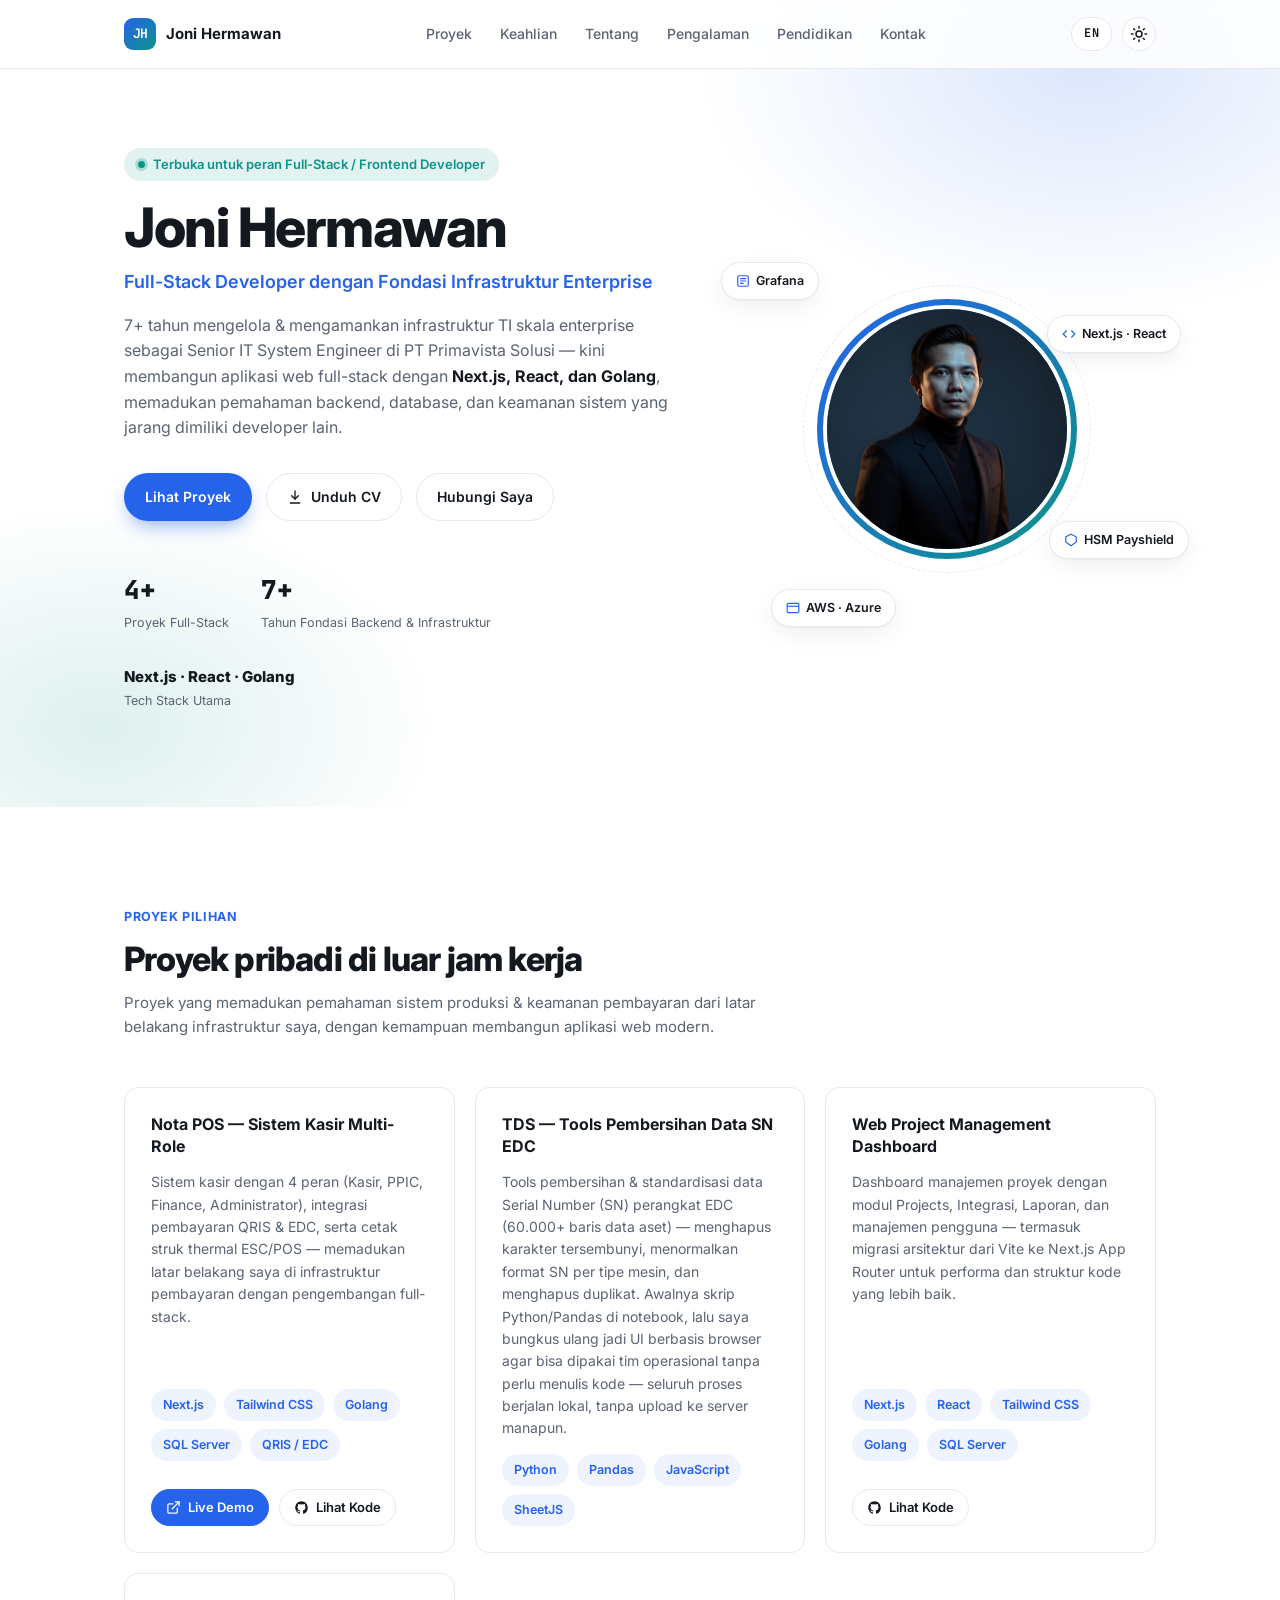
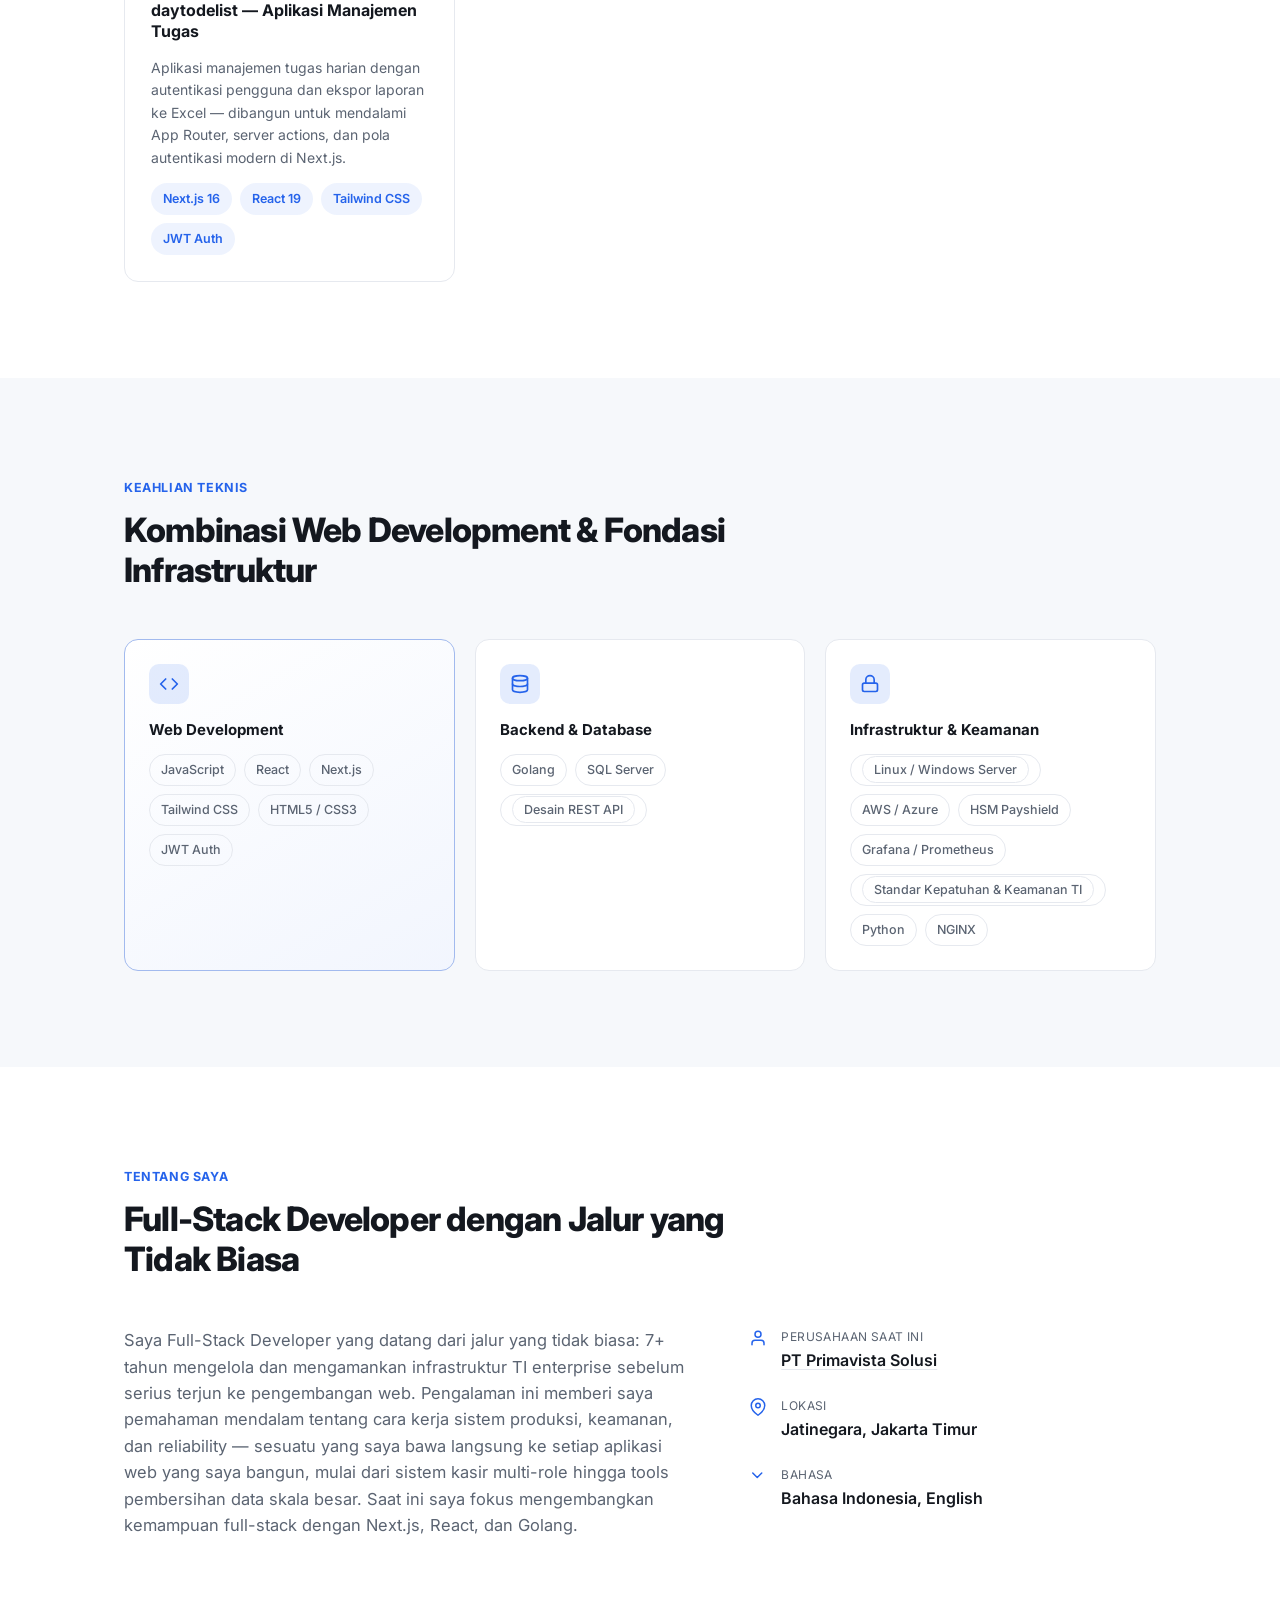
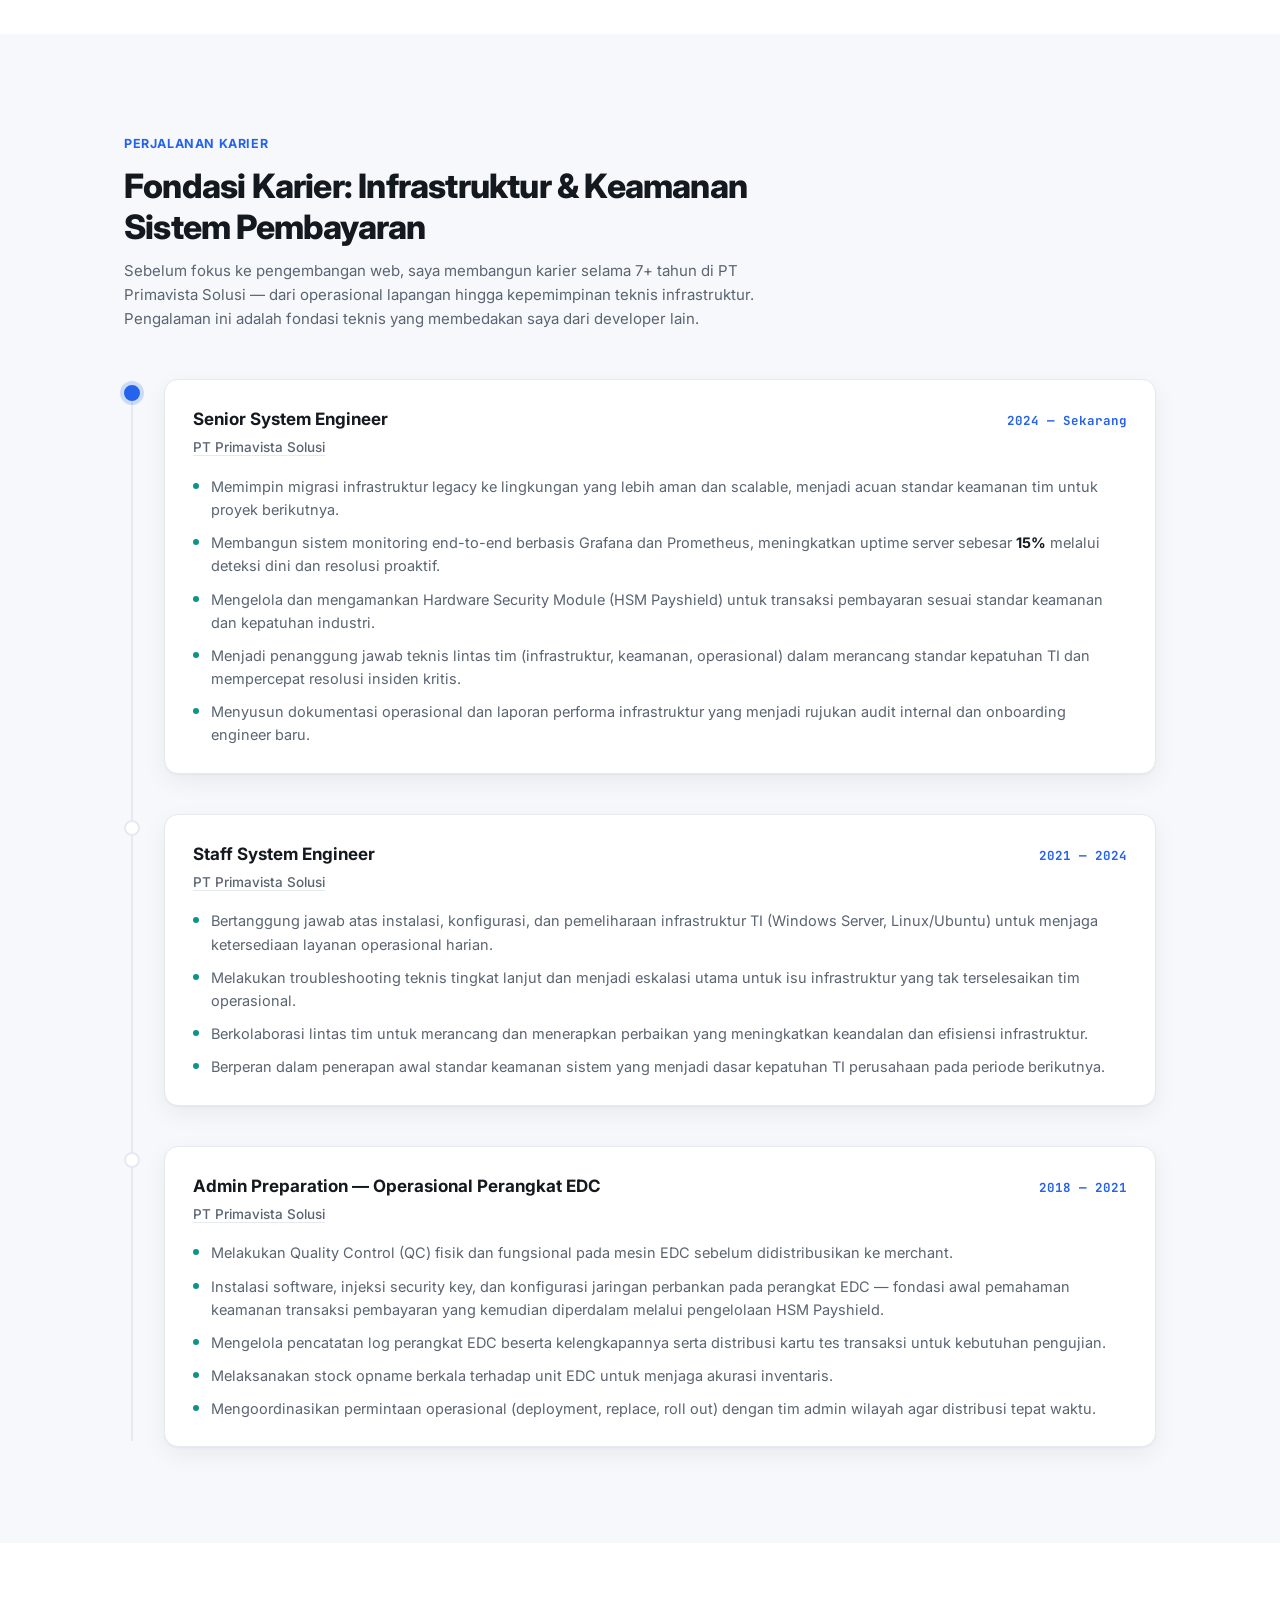
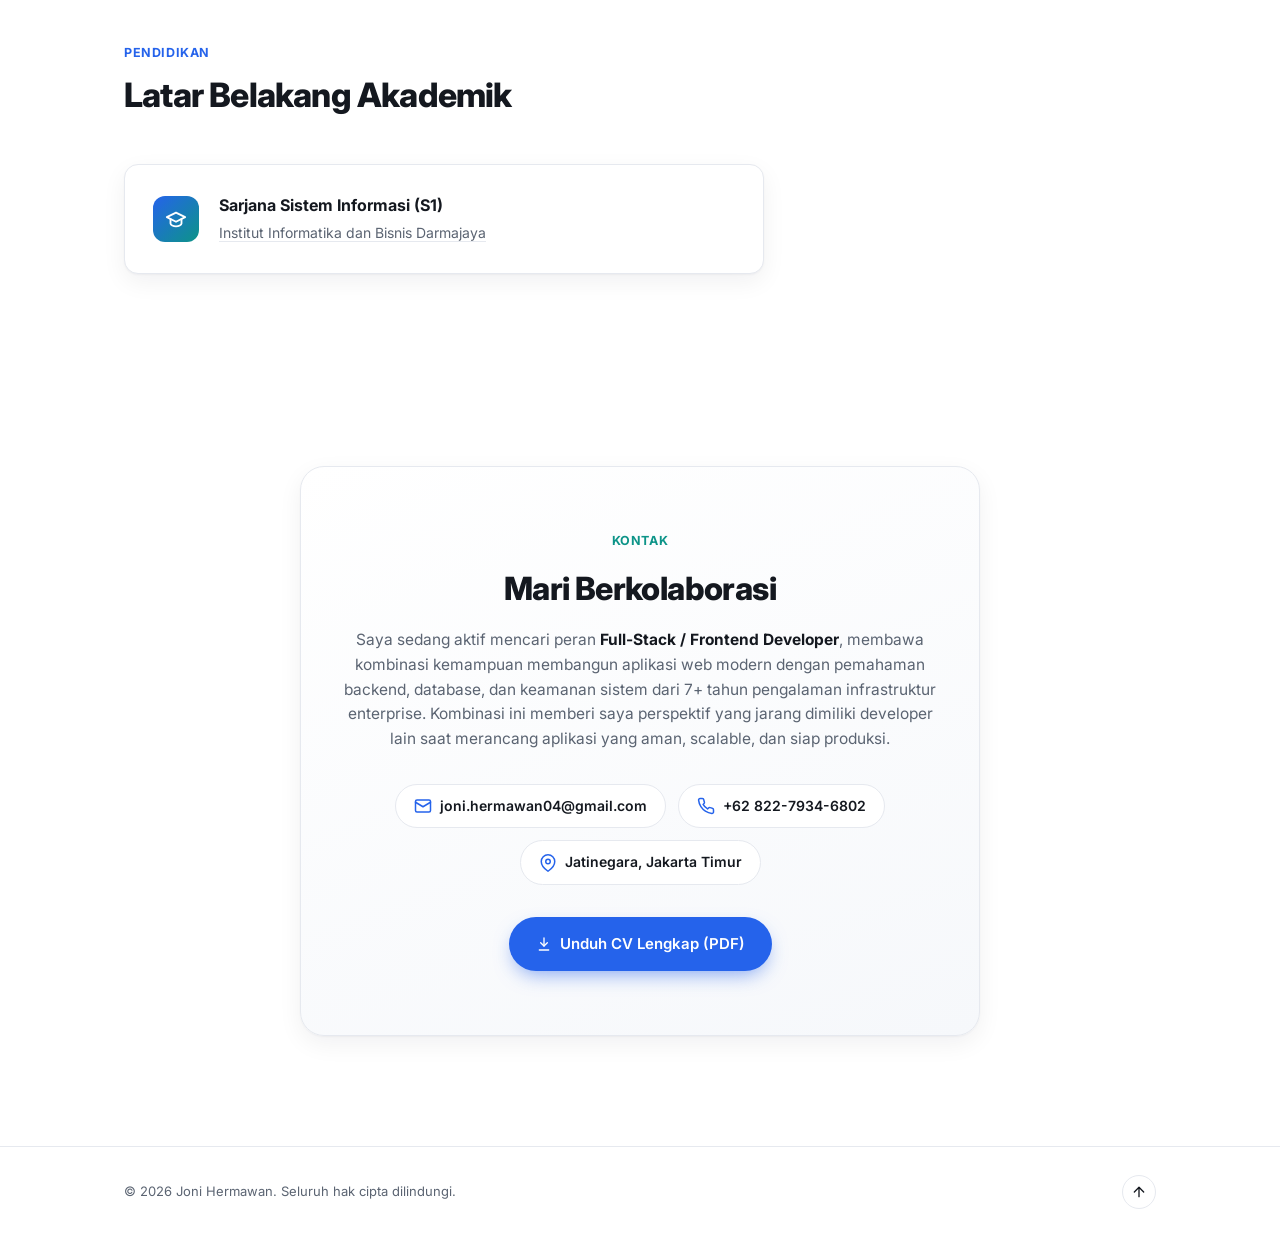
==== index.html @ 9cf4cdfe "Add bilingual CV (ID/EN), wire download buttons to match selected language, fix script.js load-order" ====
<!DOCTYPE html>
<html lang="id" class="is-id">
<head>
<meta charset="UTF-8" />
<meta name="viewport" content="width=device-width, initial-scale=1.0" />
<title>Joni Hermawan — Full-Stack Developer</title>
<meta name="description" content="Joni Hermawan — Full-Stack Developer dengan fondasi 7+ tahun infrastruktur & keamanan sistem pembayaran enterprise. Next.js, React, Golang." />

<link rel="icon" type="image/svg+xml" href="assets/img/favicon.svg" />
<link rel="preconnect" href="https://fonts.googleapis.com" />
<link rel="preconnect" href="https://fonts.gstatic.com" crossorigin />
<link href="https://fonts.googleapis.com/css2?family=Inter:wght@400;500;600;700;800&family=JetBrains+Mono:wght@500&display=swap" rel="stylesheet" />
<link rel="stylesheet" href="assets/css/style.css" />
</head>
<body>

<a class="skip-link" href="#main">Skip to content</a>

<!-- ===== NAVBAR ===== -->
<header class="navbar" id="navbar">
  <div class="container navbar-inner">
    <a href="#home" class="brand">
      <span class="brand-mark">JH</span>
      <span class="brand-name">Joni Hermawan</span>
    </a>

    <nav class="nav-links" id="navLinks">
      <a href="#projects"><span class="lang-id">Proyek</span><span class="lang-en">Projects</span></a>
      <a href="#skills"><span class="lang-id">Keahlian</span><span class="lang-en">Skills</span></a>
      <a href="#about"><span class="lang-id">Tentang</span><span class="lang-en">About</span></a>
      <a href="#experience"><span class="lang-id">Pengalaman</span><span class="lang-en">Experience</span></a>
      <a href="#education"><span class="lang-id">Pendidikan</span><span class="lang-en">Education</span></a>
      <a href="#contact"><span class="lang-id">Kontak</span><span class="lang-en">Contact</span></a>
    </nav>

    <div class="navbar-actions">
      <button id="langToggle" class="pill-btn" type="button" aria-label="Switch language">
        <span class="lang-id">EN</span><span class="lang-en">ID</span>
      </button>
      <button id="themeToggle" class="icon-btn" type="button" aria-label="Toggle dark mode">
        <svg class="icon-sun" width="18" height="18" viewBox="0 0 24 24" fill="none" stroke="currentColor" stroke-width="2" stroke-linecap="round"><circle cx="12" cy="12" r="4"/><path d="M12 2v2M12 20v2M4.93 4.93l1.41 1.41M17.66 17.66l1.41 1.41M2 12h2M20 12h2M4.93 19.07l1.41-1.41M17.66 6.34l1.41-1.41"/></svg>
        <svg class="icon-moon" width="18" height="18" viewBox="0 0 24 24" fill="none" stroke="currentColor" stroke-width="2" stroke-linecap="round"><path d="M21 12.79A9 9 0 1 1 11.21 3 7 7 0 0 0 21 12.79z"/></svg>
      </button>
      <button id="navToggle" class="hamburger" type="button" aria-label="Toggle menu" aria-expanded="false">
        <span></span><span></span><span></span>
      </button>
    </div>
  </div>
</header>

<main id="main">

  <!-- ===== HERO ===== -->
  <section class="hero" id="home">
    <div class="hero-bg" aria-hidden="true"></div>
    <div class="container hero-grid">
      <div class="hero-copy reveal">
        <p class="eyebrow">
          <span class="dot"></span>
          <span class="lang-id">Terbuka untuk peran Full-Stack / Frontend Developer</span>
          <span class="lang-en">Open to Full-Stack / Frontend Developer roles</span>
        </p>
        <h1>Joni Hermawan</h1>
        <p class="role">
          <span class="lang-id">Full-Stack Developer dengan Fondasi Infrastruktur Enterprise</span>
          <span class="lang-en">Full-Stack Developer with an Enterprise Infrastructure Background</span>
        </p>
        <p class="tagline">
          <span class="lang-id">7+ tahun mengelola &amp; mengamankan infrastruktur TI skala enterprise sebagai Senior IT System Engineer di PT Primavista Solusi — kini membangun aplikasi web full-stack dengan <strong>Next.js, React, dan Golang</strong>, memadukan pemahaman backend, database, dan keamanan sistem yang jarang dimiliki developer lain.</span>
          <span class="lang-en">7+ years managing and securing enterprise-scale IT infrastructure as a Senior IT System Engineer at PT Primavista Solusi — now building full-stack web applications with <strong>Next.js, React, and Golang</strong>, bringing a depth of backend, database, and security understanding most developers don't have.</span>
        </p>

        <div class="hero-actions">
          <a href="#projects" class="btn btn-primary">
            <span class="lang-id">Lihat Proyek</span><span class="lang-en">View Projects</span>
          </a>
          <a href="assets/cv/CV_Joni_Hermawan_Indonesia.pdf" class="btn btn-ghost cv-download" download>
            <svg width="16" height="16" viewBox="0 0 24 24" fill="none" stroke="currentColor" stroke-width="2" stroke-linecap="round" stroke-linejoin="round"><path d="M12 3v12"/><path d="m7 10 5 5 5-5"/><path d="M5 21h14"/></svg>
            <span class="lang-id">Unduh CV</span><span class="lang-en">Download CV</span>
          </a>
          <a href="#contact" class="btn btn-ghost">
            <span class="lang-id">Hubungi Saya</span><span class="lang-en">Contact Me</span>
          </a>
        </div>

        <div class="hero-stats">
          <div class="stat">
            <span class="stat-num">4+</span>
            <span class="stat-label"><span class="lang-id">Proyek Full-Stack</span><span class="lang-en">Full-Stack Projects</span></span>
          </div>
          <div class="stat">
            <span class="stat-num">7+</span>
            <span class="stat-label"><span class="lang-id">Tahun Fondasi Backend &amp; Infrastruktur</span><span class="lang-en">Years Backend &amp; Infrastructure Foundation</span></span>
          </div>
          <div class="stat">
            <span class="stat-num stat-num-compact">Next.js · React · Golang</span>
            <span class="stat-label"><span class="lang-id">Tech Stack Utama</span><span class="lang-en">Core Tech Stack</span></span>
          </div>
        </div>
      </div>

      <div class="hero-visual reveal">
        <div class="avatar-ring">
          <img src="assets/img/profile.jpg" alt="Joni Hermawan" class="avatar-photo" id="avatarPhoto" />
          <div class="avatar-fallback" id="avatarFallback">JH</div>
        </div>
        <div class="badge badge-1"><svg width="14" height="14" viewBox="0 0 24 24" fill="none" stroke="currentColor" stroke-width="2"><rect x="3" y="3" width="18" height="18" rx="2"/><path d="M7 12h10M7 8h10M7 16h6"/></svg>Grafana</div>
        <div class="badge badge-2"><svg width="14" height="14" viewBox="0 0 24 24" fill="none" stroke="currentColor" stroke-width="2"><path d="M12 2l9 4.5v9L12 22l-9-6.5v-9L12 2z"/></svg>HSM Payshield</div>
        <div class="badge badge-3"><svg width="14" height="14" viewBox="0 0 24 24" fill="none" stroke="currentColor" stroke-width="2"><rect x="2" y="4" width="20" height="16" rx="2"/><path d="M2 9h20"/></svg>AWS · Azure</div>
        <div class="badge badge-4"><svg width="14" height="14" viewBox="0 0 24 24" fill="none" stroke="currentColor" stroke-width="2"><polyline points="16 18 22 12 16 6"/><polyline points="8 6 2 12 8 18"/></svg>Next.js · React</div>
      </div>
    </div>
  </section>

  <!-- ===== PROJECTS ===== -->
  <section class="section" id="projects">
    <div class="container">
      <div class="section-head reveal">
        <span class="kicker"><span class="lang-id">Proyek Pilihan</span><span class="lang-en">Selected Projects</span></span>
        <h2><span class="lang-id">Proyek pribadi di luar jam kerja</span><span class="lang-en">Side projects outside working hours</span></h2>
        <p class="section-sub">
          <span class="lang-id">Proyek yang memadukan pemahaman sistem produksi &amp; keamanan pembayaran dari latar belakang infrastruktur saya, dengan kemampuan membangun aplikasi web modern.</span>
          <span class="lang-en">Projects that combine production-system and payment-security understanding from my infrastructure background with modern web application development.</span>
        </p>
      </div>

      <div class="projects-grid">

        <article class="project-card reveal">
          <div class="project-card-head">
            <h3><span class="lang-id">Nota POS — Sistem Kasir Multi-Role</span><span class="lang-en">Nota POS — Multi-Role Point of Sale System</span></h3>
          </div>
          <p class="project-desc">
            <span class="lang-id">Sistem kasir dengan 4 peran (Kasir, PPIC, Finance, Administrator), integrasi pembayaran QRIS &amp; EDC, serta cetak struk thermal ESC/POS — memadukan latar belakang saya di infrastruktur pembayaran dengan pengembangan full-stack.</span>
            <span class="lang-en">A point-of-sale system with 4 roles (Cashier, PPIC, Finance, Administrator), QRIS &amp; EDC payment integration, and ESC/POS thermal receipt printing — combining my payment infrastructure background with full-stack development.</span>
          </p>
          <div class="tags">
            <span>Next.js</span><span>Tailwind CSS</span><span>Golang</span><span>SQL Server</span><span>QRIS / EDC</span>
          </div>
          <div class="project-links">
            <a href="https://joni-hermawan.github.io/nota-pos/" target="_blank" rel="noopener" class="project-link project-link-primary">
              <svg width="15" height="15" viewBox="0 0 24 24" fill="none" stroke="currentColor" stroke-width="2" stroke-linecap="round" stroke-linejoin="round"><path d="M18 13v6a2 2 0 0 1-2 2H5a2 2 0 0 1-2-2V8a2 2 0 0 1 2-2h6"/><path d="M15 3h6v6"/><path d="M10 14 21 3"/></svg>
              <span class="lang-id">Live Demo</span><span class="lang-en">Live Demo</span>
            </a>
            <a href="https://github.com/joni-hermawan/nota-pos" target="_blank" rel="noopener" class="project-link">
              <svg width="15" height="15" viewBox="0 0 24 24" fill="currentColor"><path d="M12 2C6.48 2 2 6.58 2 12.25c0 4.53 2.87 8.37 6.84 9.73.5.09.68-.22.68-.49 0-.24-.01-1.04-.01-1.89-2.78.62-3.37-1.22-3.37-1.22-.45-1.18-1.11-1.5-1.11-1.5-.91-.64.07-.63.07-.63 1 .07 1.53 1.06 1.53 1.06.89 1.56 2.34 1.11 2.91.85.09-.66.35-1.11.63-1.37-2.22-.26-4.56-1.14-4.56-5.07 0-1.12.39-2.03 1.03-2.75-.1-.26-.45-1.31.1-2.72 0 0 .84-.28 2.75 1.05a9.3 9.3 0 0 1 5 0c1.91-1.33 2.75-1.05 2.75-1.05.55 1.41.2 2.46.1 2.72.64.72 1.03 1.63 1.03 2.75 0 3.94-2.34 4.8-4.57 5.06.36.32.68.94.68 1.9 0 1.37-.01 2.48-.01 2.82 0 .27.18.59.69.49A10.26 10.26 0 0 0 22 12.25C22 6.58 17.52 2 12 2z"/></svg>
              <span class="lang-id">Lihat Kode</span><span class="lang-en">View Code</span>
            </a>
          </div>
        </article>

        <article class="project-card reveal">
          <div class="project-card-head">
            <h3><span class="lang-id">TDS — Tools Pembersihan Data SN EDC</span><span class="lang-en">TDS — EDC Serial Number Data Cleaner</span></h3>
          </div>
          <p class="project-desc">
            <span class="lang-id">Tools pembersihan &amp; standardisasi data Serial Number (SN) perangkat EDC (60.000+ baris data aset) — menghapus karakter tersembunyi, menormalkan format SN per tipe mesin, dan menghapus duplikat. Awalnya skrip Python/Pandas di notebook, lalu saya bungkus ulang jadi UI berbasis browser agar bisa dipakai tim operasional tanpa perlu menulis kode — seluruh proses berjalan lokal, tanpa upload ke server manapun.</span>
            <span class="lang-en">A cleaning &amp; standardization tool for EDC device Serial Number (SN) data (60,000+ asset records) — strips hidden characters, normalizes SN formats per device type, and removes duplicates. Originally a Python/Pandas notebook script, later repackaged into a browser-based UI so the operations team could use it without writing code — all processing runs locally, with no server upload.</span>
          </p>
          <div class="tags">
            <span>Python</span><span>Pandas</span><span>JavaScript</span><span>SheetJS</span>
          </div>
        </article>

        <article class="project-card reveal">
          <div class="project-card-head">
            <h3><span class="lang-id">Web Project Management Dashboard</span><span class="lang-en">Web Project Management Dashboard</span></h3>
          </div>
          <p class="project-desc">
            <span class="lang-id">Dashboard manajemen proyek dengan modul Projects, Integrasi, Laporan, dan manajemen pengguna — termasuk migrasi arsitektur dari Vite ke Next.js App Router untuk performa dan struktur kode yang lebih baik.</span>
            <span class="lang-en">Project management dashboard with modules for Projects, Integrations, Reports, and user management — including an architecture migration from Vite to the Next.js App Router for better performance and code structure.</span>
          </p>
          <div class="tags">
            <span>Next.js</span><span>React</span><span>Tailwind CSS</span><span>Golang</span><span>SQL Server</span>
          </div>
          <div class="project-links">
            <a href="https://github.com/joni-hermawan/web-project-management-dashboard" target="_blank" rel="noopener" class="project-link">
              <svg width="15" height="15" viewBox="0 0 24 24" fill="currentColor"><path d="M12 2C6.48 2 2 6.58 2 12.25c0 4.53 2.87 8.37 6.84 9.73.5.09.68-.22.68-.49 0-.24-.01-1.04-.01-1.89-2.78.62-3.37-1.22-3.37-1.22-.45-1.18-1.11-1.5-1.11-1.5-.91-.64.07-.63.07-.63 1 .07 1.53 1.06 1.53 1.06.89 1.56 2.34 1.11 2.91.85.09-.66.35-1.11.63-1.37-2.22-.26-4.56-1.14-4.56-5.07 0-1.12.39-2.03 1.03-2.75-.1-.26-.45-1.31.1-2.72 0 0 .84-.28 2.75 1.05a9.3 9.3 0 0 1 5 0c1.91-1.33 2.75-1.05 2.75-1.05.55 1.41.2 2.46.1 2.72.64.72 1.03 1.63 1.03 2.75 0 3.94-2.34 4.8-4.57 5.06.36.32.68.94.68 1.9 0 1.37-.01 2.48-.01 2.82 0 .27.18.59.69.49A10.26 10.26 0 0 0 22 12.25C22 6.58 17.52 2 12 2z"/></svg>
              <span class="lang-id">Lihat Kode</span><span class="lang-en">View Code</span>
            </a>
          </div>
        </article>

        <article class="project-card reveal">
          <div class="project-card-head">
            <h3><span class="lang-id">daytodelist — Aplikasi Manajemen Tugas</span><span class="lang-en">daytodelist — Task Management App</span></h3>
          </div>
          <p class="project-desc">
            <span class="lang-id">Aplikasi manajemen tugas harian dengan autentikasi pengguna dan ekspor laporan ke Excel — dibangun untuk mendalami App Router, server actions, dan pola autentikasi modern di Next.js.</span>
            <span class="lang-en">Daily task management app with user authentication and Excel report export — built to deepen my hands-on experience with the Next.js App Router, server actions, and modern authentication patterns.</span>
          </p>
          <div class="tags">
            <span>Next.js 16</span><span>React 19</span><span>Tailwind CSS</span><span>JWT Auth</span>
          </div>
        </article>

      </div>
    </div>
  </section>

  <!-- ===== SKILLS ===== -->
  <section class="section section-alt" id="skills">
    <div class="container">
      <div class="section-head reveal">
        <span class="kicker"><span class="lang-id">Keahlian Teknis</span><span class="lang-en">Technical Skills</span></span>
        <h2><span class="lang-id">Kombinasi Web Development &amp; Fondasi Infrastruktur</span><span class="lang-en">Web Development Skills, Backed by an Infrastructure Foundation</span></h2>
      </div>

      <div class="skills-grid">
        <div class="skill-card skill-card-highlight reveal">
          <div class="skill-icon">
            <svg width="20" height="20" viewBox="0 0 24 24" fill="none" stroke="currentColor" stroke-width="2" stroke-linecap="round" stroke-linejoin="round"><polyline points="16 18 22 12 16 6"/><polyline points="8 6 2 12 8 18"/></svg>
          </div>
          <h3><span class="lang-id">Web Development</span><span class="lang-en">Web Development</span></h3>
          <div class="tags">
            <span>JavaScript</span><span>React</span><span>Next.js</span><span>Tailwind CSS</span><span>HTML5 / CSS3</span><span>JWT Auth</span>
          </div>
        </div>

        <div class="skill-card reveal">
          <div class="skill-icon">
            <svg width="20" height="20" viewBox="0 0 24 24" fill="none" stroke="currentColor" stroke-width="2" stroke-linecap="round" stroke-linejoin="round"><ellipse cx="12" cy="5" rx="9" ry="3"/><path d="M3 5v14c0 1.66 4 3 9 3s9-1.34 9-3V5"/><path d="M3 12c0 1.66 4 3 9 3s9-1.34 9-3"/></svg>
          </div>
          <h3><span class="lang-id">Backend &amp; Database</span><span class="lang-en">Backend &amp; Database</span></h3>
          <div class="tags">
            <span>Golang</span><span>SQL Server</span><span><span class="lang-id">Desain REST API</span><span class="lang-en">REST API Design</span></span>
          </div>
        </div>

        <div class="skill-card reveal">
          <div class="skill-icon">
            <svg width="20" height="20" viewBox="0 0 24 24" fill="none" stroke="currentColor" stroke-width="2" stroke-linecap="round" stroke-linejoin="round"><rect x="3" y="11" width="18" height="10" rx="2"/><path d="M7 11V7a5 5 0 0 1 10 0v4"/></svg>
          </div>
          <h3><span class="lang-id">Infrastruktur &amp; Keamanan</span><span class="lang-en">Infrastructure &amp; Security</span></h3>
          <div class="tags">
            <span><span class="lang-id">Linux / Windows Server</span><span class="lang-en">Linux / Windows Server</span></span><span>AWS / Azure</span><span>HSM Payshield</span><span>Grafana / Prometheus</span><span><span class="lang-id">Standar Kepatuhan &amp; Keamanan TI</span><span class="lang-en">IT Compliance &amp; Security Standards</span></span><span>Python</span><span>NGINX</span>
          </div>
        </div>
      </div>
    </div>
  </section>

  <!-- ===== ABOUT ===== -->
  <section class="section" id="about">
    <div class="container">
      <div class="section-head reveal">
        <span class="kicker"><span class="lang-id">Tentang Saya</span><span class="lang-en">About Me</span></span>
        <h2><span class="lang-id">Full-Stack Developer dengan Jalur yang Tidak Biasa</span><span class="lang-en">A Full-Stack Developer With an Unusual Path</span></h2>
      </div>

      <div class="about-grid">
        <p class="about-text reveal">
          <span class="lang-id">Saya Full-Stack Developer yang datang dari jalur yang tidak biasa: 7+ tahun mengelola dan mengamankan infrastruktur TI enterprise sebelum serius terjun ke pengembangan web. Pengalaman ini memberi saya pemahaman mendalam tentang cara kerja sistem produksi, keamanan, dan reliability — sesuatu yang saya bawa langsung ke setiap aplikasi web yang saya bangun, mulai dari sistem kasir multi-role hingga tools pembersihan data skala besar. Saat ini saya fokus mengembangkan kemampuan full-stack dengan Next.js, React, dan Golang.</span>
          <span class="lang-en">I'm a Full-Stack Developer who came from an unusual path: 7+ years managing and securing enterprise IT infrastructure before moving seriously into web development. That background gives me a deep understanding of how production systems, security, and reliability actually work — something I bring directly into every web application I build, from multi-role POS systems to large-scale data cleaning tools. I'm currently focused on growing my full-stack skills with Next.js, React, and Golang.</span>
        </p>

        <div class="about-facts reveal">
          <div class="fact">
            <svg width="18" height="18" viewBox="0 0 24 24" fill="none" stroke="currentColor" stroke-width="2" stroke-linecap="round" stroke-linejoin="round"><path d="M20 21v-2a4 4 0 0 0-4-4H8a4 4 0 0 0-4 4v2"/><circle cx="12" cy="7" r="4"/></svg>
            <div>
              <span class="fact-label"><span class="lang-id">Perusahaan Saat Ini</span><span class="lang-en">Current Company</span></span>
              <span class="fact-value"><a href="https://primavista-solusi.com" target="_blank" rel="noopener">PT Primavista Solusi</a></span>
            </div>
          </div>
          <div class="fact">
            <svg width="18" height="18" viewBox="0 0 24 24" fill="none" stroke="currentColor" stroke-width="2" stroke-linecap="round" stroke-linejoin="round"><path d="M21 10c0 7-9 13-9 13s-9-6-9-13a9 9 0 0 1 18 0z"/><circle cx="12" cy="10" r="3"/></svg>
            <div>
              <span class="fact-label"><span class="lang-id">Lokasi</span><span class="lang-en">Location</span></span>
              <span class="fact-value">Jatinegara, Jakarta Timur</span>
            </div>
          </div>
          <div class="fact">
            <svg width="18" height="18" viewBox="0 0 24 24" fill="none" stroke="currentColor" stroke-width="2" stroke-linecap="round" stroke-linejoin="round"><path d="M5 8l6 6 6-6"/></svg>
            <div>
              <span class="fact-label"><span class="lang-id">Bahasa</span><span class="lang-en">Languages</span></span>
              <span class="fact-value">Bahasa Indonesia, English</span>
            </div>
          </div>
        </div>
      </div>
    </div>
  </section>

  <!-- ===== EXPERIENCE ===== -->
  <section class="section section-alt" id="experience">
    <div class="container">
      <div class="section-head reveal">
        <span class="kicker"><span class="lang-id">Perjalanan Karier</span><span class="lang-en">Career Journey</span></span>
        <h2><span class="lang-id">Fondasi Karier: Infrastruktur &amp; Keamanan Sistem Pembayaran</span><span class="lang-en">Career Foundation: Infrastructure &amp; Payment Security Systems</span></h2>
        <p class="section-sub">
          <span class="lang-id">Sebelum fokus ke pengembangan web, saya membangun karier selama 7+ tahun di PT Primavista Solusi — dari operasional lapangan hingga kepemimpinan teknis infrastruktur. Pengalaman ini adalah fondasi teknis yang membedakan saya dari developer lain.</span>
          <span class="lang-en">Before focusing on web development, I built a 7+ year career at PT Primavista Solusi — from field operations to technical infrastructure leadership. This experience is the technical foundation that sets me apart from other developers.</span>
        </p>
      </div>

      <div class="timeline">

        <article class="timeline-item reveal">
          <div class="timeline-dot timeline-dot-current"></div>
          <div class="timeline-card">
            <div class="timeline-card-head">
              <h3><span class="lang-id">Senior System Engineer</span><span class="lang-en">Senior System Engineer</span></h3>
              <span class="period"><span class="lang-id">2024 — Sekarang</span><span class="lang-en">2024 — Present</span></span>
            </div>
            <p class="company"><a href="https://primavista-solusi.com" target="_blank" rel="noopener">PT Primavista Solusi</a></p>
            <ul>
              <li><span class="lang-id">Memimpin migrasi infrastruktur legacy ke lingkungan yang lebih aman dan scalable, menjadi acuan standar keamanan tim untuk proyek berikutnya.</span><span class="lang-en">Led legacy infrastructure migration to a safer, more scalable environment, establishing the team's security standard for future projects.</span></li>
              <li><span class="lang-id">Membangun sistem monitoring end-to-end berbasis Grafana dan Prometheus, meningkatkan uptime server sebesar <strong>15%</strong> melalui deteksi dini dan resolusi proaktif.</span><span class="lang-en">Built an end-to-end monitoring system with Grafana and Prometheus, improving server uptime by <strong>15%</strong> through early detection and proactive resolution.</span></li>
              <li><span class="lang-id">Mengelola dan mengamankan Hardware Security Module (HSM Payshield) untuk transaksi pembayaran sesuai standar keamanan dan kepatuhan industri.</span><span class="lang-en">Managed and secured a Hardware Security Module (HSM Payshield) for payment transactions in line with industry security and compliance standards.</span></li>
              <li><span class="lang-id">Menjadi penanggung jawab teknis lintas tim (infrastruktur, keamanan, operasional) dalam merancang standar kepatuhan TI dan mempercepat resolusi insiden kritis.</span><span class="lang-en">Served as cross-team technical lead (infrastructure, security, operations) designing IT compliance standards and accelerating critical incident resolution.</span></li>
              <li><span class="lang-id">Menyusun dokumentasi operasional dan laporan performa infrastruktur yang menjadi rujukan audit internal dan onboarding engineer baru.</span><span class="lang-en">Authored operational documentation and infrastructure performance reports used for internal audits and new engineer onboarding.</span></li>
            </ul>
          </div>
        </article>

        <article class="timeline-item reveal">
          <div class="timeline-dot"></div>
          <div class="timeline-card">
            <div class="timeline-card-head">
              <h3><span class="lang-id">Staff System Engineer</span><span class="lang-en">Staff System Engineer</span></h3>
              <span class="period">2021 — 2024</span>
            </div>
            <p class="company"><a href="https://primavista-solusi.com" target="_blank" rel="noopener">PT Primavista Solusi</a></p>
            <ul>
              <li><span class="lang-id">Bertanggung jawab atas instalasi, konfigurasi, dan pemeliharaan infrastruktur TI (Windows Server, Linux/Ubuntu) untuk menjaga ketersediaan layanan operasional harian.</span><span class="lang-en">Responsible for installation, configuration, and maintenance of IT infrastructure (Windows Server, Linux/Ubuntu) to maintain daily operational service availability.</span></li>
              <li><span class="lang-id">Melakukan troubleshooting teknis tingkat lanjut dan menjadi eskalasi utama untuk isu infrastruktur yang tak terselesaikan tim operasional.</span><span class="lang-en">Performed advanced technical troubleshooting and served as the primary escalation point for unresolved infrastructure issues.</span></li>
              <li><span class="lang-id">Berkolaborasi lintas tim untuk merancang dan menerapkan perbaikan yang meningkatkan keandalan dan efisiensi infrastruktur.</span><span class="lang-en">Collaborated cross-functionally to design and implement improvements that increased infrastructure reliability and efficiency.</span></li>
              <li><span class="lang-id">Berperan dalam penerapan awal standar keamanan sistem yang menjadi dasar kepatuhan TI perusahaan pada periode berikutnya.</span><span class="lang-en">Contributed to the early rollout of system security standards that later became the foundation of the company's IT compliance framework.</span></li>
            </ul>
          </div>
        </article>

        <article class="timeline-item reveal">
          <div class="timeline-dot"></div>
          <div class="timeline-card">
            <div class="timeline-card-head">
              <h3><span class="lang-id">Admin Preparation — Operasional Perangkat EDC</span><span class="lang-en">Admin Preparation — EDC Device Operations</span></h3>
              <span class="period">2018 — 2021</span>
            </div>
            <p class="company"><a href="https://primavista-solusi.com" target="_blank" rel="noopener">PT Primavista Solusi</a></p>
            <ul>
              <li><span class="lang-id">Melakukan Quality Control (QC) fisik dan fungsional pada mesin EDC sebelum didistribusikan ke merchant.</span><span class="lang-en">Performed physical and functional Quality Control (QC) on EDC machines before distribution to merchants.</span></li>
              <li><span class="lang-id">Instalasi software, injeksi security key, dan konfigurasi jaringan perbankan pada perangkat EDC — fondasi awal pemahaman keamanan transaksi pembayaran yang kemudian diperdalam melalui pengelolaan HSM Payshield.</span><span class="lang-en">Installed software, injected security keys, and configured banking network settings on EDC devices — the foundation of my payment security expertise, later deepened through HSM Payshield management.</span></li>
              <li><span class="lang-id">Mengelola pencatatan log perangkat EDC beserta kelengkapannya serta distribusi kartu tes transaksi untuk kebutuhan pengujian.</span><span class="lang-en">Managed EDC device logs and accessories, and distributed test transaction cards for testing purposes.</span></li>
              <li><span class="lang-id">Melaksanakan stock opname berkala terhadap unit EDC untuk menjaga akurasi inventaris.</span><span class="lang-en">Conducted periodic stock opname of EDC units to maintain inventory accuracy.</span></li>
              <li><span class="lang-id">Mengoordinasikan permintaan operasional (deployment, replace, roll out) dengan tim admin wilayah agar distribusi tepat waktu.</span><span class="lang-en">Coordinated operational requests (deployment, replacement, roll-out) with regional admin teams to ensure timely distribution.</span></li>
            </ul>
          </div>
        </article>

      </div>
    </div>
  </section>

  <!-- ===== EDUCATION ===== -->
  <section class="section" id="education">
    <div class="container">
      <div class="section-head reveal">
        <span class="kicker"><span class="lang-id">Pendidikan</span><span class="lang-en">Education</span></span>
        <h2><span class="lang-id">Latar Belakang Akademik</span><span class="lang-en">Academic Background</span></h2>
      </div>

      <div class="edu-card reveal">
        <div class="edu-icon">
          <svg width="22" height="22" viewBox="0 0 24 24" fill="none" stroke="currentColor" stroke-width="2" stroke-linecap="round" stroke-linejoin="round"><path d="M22 10L12 5 2 10l10 5 10-5z"/><path d="M6 12v5c0 1.5 3 3 6 3s6-1.5 6-3v-5"/></svg>
        </div>
        <div>
          <h3><span class="lang-id">Sarjana Sistem Informasi (S1)</span><span class="lang-en">Bachelor's Degree in Information Systems (S1)</span></h3>
          <p><a href="https://darmajaya.ac.id" target="_blank" rel="noopener">Institut Informatika dan Bisnis Darmajaya</a></p>
        </div>
      </div>
    </div>
  </section>

  <!-- ===== CONTACT ===== -->
  <section class="section contact" id="contact">
    <div class="container">
      <div class="contact-box reveal">
        <span class="kicker light"><span class="lang-id">Kontak</span><span class="lang-en">Contact</span></span>
        <h2><span class="lang-id">Mari Berkolaborasi</span><span class="lang-en">Let's Work Together</span></h2>
        <p>
          <span class="lang-id">Saya sedang aktif mencari peran <strong>Full-Stack / Frontend Developer</strong>, membawa kombinasi kemampuan membangun aplikasi web modern dengan pemahaman backend, database, dan keamanan sistem dari 7+ tahun pengalaman infrastruktur enterprise. Kombinasi ini memberi saya perspektif yang jarang dimiliki developer lain saat merancang aplikasi yang aman, scalable, dan siap produksi.</span>
          <span class="lang-en">I'm actively looking for <strong>Full-Stack / Frontend Developer</strong> roles, bringing the ability to build modern web applications together with backend, database, and security understanding from 7+ years of enterprise infrastructure experience. This combination gives me a perspective few developers have when designing applications that are secure, scalable, and production-ready.</span>
        </p>

        <div class="contact-links">
          <a href="mailto:joni.hermawan04@gmail.com" class="contact-link">
            <svg width="18" height="18" viewBox="0 0 24 24" fill="none" stroke="currentColor" stroke-width="2" stroke-linecap="round" stroke-linejoin="round"><rect x="2" y="4" width="20" height="16" rx="2"/><path d="m22 7-10 6L2 7"/></svg>
            joni.hermawan04@gmail.com
          </a>
          <a href="https://wa.me/6282279346802" target="_blank" rel="noopener" class="contact-link">
            <svg width="18" height="18" viewBox="0 0 24 24" fill="none" stroke="currentColor" stroke-width="2" stroke-linecap="round" stroke-linejoin="round"><path d="M22 16.92v3a2 2 0 0 1-2.18 2 19.79 19.79 0 0 1-8.63-3.07 19.5 19.5 0 0 1-6-6 19.79 19.79 0 0 1-3.07-8.67A2 2 0 0 1 4.11 2h3a2 2 0 0 1 2 1.72c.127.96.361 1.903.7 2.81a2 2 0 0 1-.45 2.11L8.09 9.91a16 16 0 0 0 6 6l1.27-1.27a2 2 0 0 1 2.11-.45c.907.339 1.85.573 2.81.7A2 2 0 0 1 22 16.92z"/></svg>
            +62 822-7934-6802
          </a>
          <span class="contact-link contact-link-static">
            <svg width="18" height="18" viewBox="0 0 24 24" fill="none" stroke="currentColor" stroke-width="2" stroke-linecap="round" stroke-linejoin="round"><path d="M21 10c0 7-9 13-9 13s-9-6-9-13a9 9 0 0 1 18 0z"/><circle cx="12" cy="10" r="3"/></svg>
            Jatinegara, Jakarta Timur
          </span>
        </div>

        <a href="assets/cv/CV_Joni_Hermawan_Indonesia.pdf" class="btn btn-primary btn-lg cv-download" download>
          <svg width="16" height="16" viewBox="0 0 24 24" fill="none" stroke="currentColor" stroke-width="2" stroke-linecap="round" stroke-linejoin="round"><path d="M12 3v12"/><path d="m7 10 5 5 5-5"/><path d="M5 21h14"/></svg>
          <span class="lang-id">Unduh CV Lengkap (PDF)</span><span class="lang-en">Download Full CV (PDF)</span>
        </a>
      </div>
    </div>
  </section>

</main>

<footer class="footer">
  <div class="container footer-inner">
    <p>&copy; <span id="year"></span> Joni Hermawan. <span class="lang-id">Seluruh hak cipta dilindungi.</span><span class="lang-en">All rights reserved.</span></p>
    <button id="toTop" class="icon-btn" type="button" aria-label="Back to top">
      <svg width="16" height="16" viewBox="0 0 24 24" fill="none" stroke="currentColor" stroke-width="2" stroke-linecap="round" stroke-linejoin="round"><path d="M12 19V5"/><path d="m5 12 7-7 7 7"/></svg>
    </button>
  </div>
</footer>

<script src="assets/js/script.js"></script>
</body>
</html>
---- assets/css/style.css ----
/* ===== Design tokens ===== */
:root {
  --bg: #ffffff;
  --bg-alt: #f6f8fb;
  --surface: #ffffff;
  --text: #14181f;
  --text-muted: #5b6472;
  --border: #e6e9ef;
  --accent: #2563eb;
  --accent-2: #0d9488;
  --accent-contrast: #ffffff;
  --shadow: 0 1px 2px rgba(16, 24, 40, .04), 0 8px 24px rgba(16, 24, 40, .06);
  --radius: 14px;
  --radius-sm: 9px;
  --font-sans: 'Inter', -apple-system, BlinkMacSystemFont, 'Segoe UI', sans-serif;
  --font-mono: 'JetBrains Mono', ui-monospace, monospace;
  color-scheme: light;
}

html[data-theme="dark"] {
  --bg: #0b0e14;
  --bg-alt: #10141c;
  --surface: #141922;
  --text: #e9edf4;
  --text-muted: #8b95a7;
  --border: #232a37;
  --accent: #5b8def;
  --accent-2: #2dd4bf;
  --accent-contrast: #071019;
  --shadow: 0 1px 2px rgba(0,0,0,.3), 0 12px 32px rgba(0,0,0,.35);
  color-scheme: dark;
}

@media (prefers-color-scheme: dark) {
  html:not([data-theme="light"]) {
    --bg: #0b0e14;
    --bg-alt: #10141c;
    --surface: #141922;
    --text: #e9edf4;
    --text-muted: #8b95a7;
    --border: #232a37;
    --accent: #5b8def;
    --accent-2: #2dd4bf;
    --accent-contrast: #071019;
    --shadow: 0 1px 2px rgba(0,0,0,.3), 0 12px 32px rgba(0,0,0,.35);
    color-scheme: dark;
  }
}

/* ===== Reset ===== */
* { box-sizing: border-box; }
html { scroll-behavior: smooth; scroll-padding-top: 84px; }
body {
  margin: 0;
  background: var(--bg);
  color: var(--text);
  font-family: var(--font-sans);
  line-height: 1.6;
  -webkit-font-smoothing: antialiased;
  transition: background .25s ease, color .25s ease;
}
img { max-width: 100%; display: block; }
a { color: inherit; text-decoration: none; }
ul { margin: 0; padding: 0; list-style: none; }
h1, h2, h3, p { margin: 0; }
button { font: inherit; cursor: pointer; }

.container { max-width: 1080px; margin: 0 auto; padding: 0 24px; }

.skip-link {
  position: absolute; left: -999px; top: 0;
  background: var(--accent); color: #fff; padding: 10px 16px; z-index: 200; border-radius: 0 0 8px 0;
}
.skip-link:focus { left: 0; }

/* ===== Bilingual toggle ===== */
.lang-id, .lang-en { display: none; }
html.is-id .lang-id { display: revert; }
html.is-en .lang-en { display: revert; }

/* ===== Reveal animation ===== */
.reveal { opacity: 0; transform: translateY(18px); transition: opacity .6s ease, transform .6s ease; }
.reveal.in-view { opacity: 1; transform: translateY(0); }

/* ===== Navbar ===== */
.navbar {
  position: fixed; top: 0; left: 0; right: 0; z-index: 100;
  background: var(--bg);
  background: color-mix(in srgb, var(--bg) 82%, transparent);
  -webkit-backdrop-filter: blur(10px) saturate(140%);
  backdrop-filter: blur(10px) saturate(140%);
  border-bottom: 1px solid var(--border);
}
.navbar-inner { display: flex; align-items: center; justify-content: space-between; height: 68px; }
.brand { display: flex; align-items: center; gap: 10px; font-weight: 700; }
.brand-mark {
  width: 32px; height: 32px; border-radius: 9px; display: grid; place-items: center;
  background: linear-gradient(135deg, var(--accent), var(--accent-2)); color: #fff;
  font-size: 13px; font-family: var(--font-mono); letter-spacing: -.5px;
}
.brand-name { font-size: 15px; }
.nav-links { display: flex; gap: 28px; }
.nav-links a { font-size: 14px; font-weight: 500; color: var(--text-muted); transition: color .2s; }
.nav-links a:hover { color: var(--text); }
.navbar-actions { display: flex; align-items: center; gap: 10px; }

.pill-btn {
  border: 1px solid var(--border); background: var(--surface); color: var(--text);
  border-radius: 999px; padding: 6px 12px; font-size: 12px; font-weight: 700; letter-spacing: .3px;
  font-family: var(--font-mono);
}
.pill-btn:hover { border-color: var(--accent); color: var(--accent); }

.icon-btn {
  border: 1px solid var(--border); background: var(--surface); color: var(--text);
  width: 34px; height: 34px; border-radius: 999px; display: grid; place-items: center;
}
.icon-btn:hover { border-color: var(--accent); color: var(--accent); }
.icon-moon { display: none; }
html[data-theme="dark"] .icon-sun { display: none; }
html[data-theme="dark"] .icon-moon { display: block; }
@media (prefers-color-scheme: dark) {
  html:not([data-theme="light"]) .icon-sun { display: none; }
  html:not([data-theme="light"]) .icon-moon { display: block; }
}

.hamburger {
  display: none; flex-direction: column; justify-content: center; gap: 5px;
  width: 34px; height: 34px; border: 1px solid var(--border); border-radius: 9px; background: var(--surface);
}
.hamburger span { width: 16px; height: 2px; background: var(--text); margin: 0 auto; transition: transform .25s, opacity .25s; }
.hamburger.open span:nth-child(1) { transform: translateY(7px) rotate(45deg); }
.hamburger.open span:nth-child(2) { opacity: 0; }
.hamburger.open span:nth-child(3) { transform: translateY(-7px) rotate(-45deg); }

/* ===== Buttons ===== */
.btn {
  display: inline-flex; align-items: center; gap: 8px; padding: 12px 20px; border-radius: 999px;
  font-weight: 600; font-size: 14px; border: 1px solid transparent; transition: transform .2s, box-shadow .2s, background .2s, border-color .2s;
}
.btn-primary { background: var(--accent); color: #fff; box-shadow: 0 8px 20px -6px color-mix(in srgb, var(--accent) 60%, transparent); }
.btn-primary:hover { transform: translateY(-2px); }
.btn-ghost { background: transparent; border-color: var(--border); color: var(--text); }
.btn-ghost:hover { border-color: var(--accent); color: var(--accent); }
.btn-lg { padding: 14px 26px; font-size: 15px; }

/* ===== Hero ===== */
.hero { position: relative; padding: 148px 0 96px; overflow: hidden; }
.hero-bg {
  position: absolute; inset: 0; z-index: -1;
  background:
    radial-gradient(560px 360px at 85% 8%, color-mix(in srgb, var(--accent) 16%, transparent), transparent 70%),
    radial-gradient(480px 320px at 8% 90%, color-mix(in srgb, var(--accent-2) 14%, transparent), transparent 70%);
}
.hero-grid { display: grid; grid-template-columns: 1.15fr .85fr; gap: 48px; align-items: center; }

.eyebrow {
  display: inline-flex; align-items: center; gap: 8px; font-size: 13px; font-weight: 600;
  color: var(--accent-2); background: color-mix(in srgb, var(--accent-2) 12%, transparent);
  padding: 6px 14px; border-radius: 999px; margin-bottom: 18px;
}
.eyebrow .dot { width: 7px; height: 7px; border-radius: 50%; background: var(--accent-2); box-shadow: 0 0 0 3px color-mix(in srgb, var(--accent-2) 25%, transparent); }

.hero h1 { font-size: clamp(2.4rem, 4.5vw, 3.4rem); font-weight: 800; letter-spacing: -1.5px; line-height: 1.05; }
.hero .role { margin-top: 12px; font-size: 18px; font-weight: 600; color: var(--accent); }
.hero .tagline { margin-top: 16px; font-size: 16px; color: var(--text-muted); max-width: 56ch; }
.hero .tagline strong { color: var(--text); }
.hero .tagline-secondary { margin-top: 12px; font-size: 15px; }

.hero-actions { display: flex; gap: 14px; margin-top: 32px; flex-wrap: wrap; }

.hero-stats { display: flex; gap: 32px; margin-top: 48px; flex-wrap: wrap; }
.stat { display: flex; flex-direction: column; }
.stat-num { font-size: 26px; font-weight: 800; font-family: var(--font-mono); color: var(--text); }
.stat-num-compact { font-size: 15px; font-family: var(--font-sans); white-space: nowrap; }
.stat-label { font-size: 12.5px; color: var(--text-muted); margin-top: 2px; }

.hero-visual { position: relative; display: flex; justify-content: center; align-items: center; height: 380px; }
.avatar-ring {
  width: 260px; height: 260px; border-radius: 50%; position: relative;
  background: linear-gradient(135deg, var(--accent), var(--accent-2));
  padding: 6px; display: grid; place-items: center;
}
.avatar-ring::after {
  content: ""; position: absolute; inset: -14px; border-radius: 50%; border: 1.5px dashed var(--border); z-index: -1;
}
.avatar-photo, .avatar-fallback {
  width: 100%; height: 100%; border-radius: 50%; object-fit: cover;
  border: 4px solid var(--bg);
}
.avatar-photo { background: var(--surface); }
.avatar-fallback {
  display: none; align-items: center; justify-content: center;
  background: var(--surface); color: var(--text); font-size: 64px; font-weight: 800; font-family: var(--font-mono);
}

.badge {
  position: absolute; display: flex; align-items: center; gap: 6px;
  background: var(--surface); border: 1px solid var(--border); box-shadow: var(--shadow);
  padding: 8px 14px; border-radius: 999px; font-size: 12.5px; font-weight: 600; color: var(--text);
  animation: float 5s ease-in-out infinite;
}
.badge svg { color: var(--accent); flex-shrink: 0; }
.badge-1 { top: 6%; left: -4%; animation-delay: 0s; }
.badge-2 { bottom: 16%; right: -8%; animation-delay: 1.2s; }
.badge-3 { bottom: -2%; left: 8%; animation-delay: 2.4s; }
.badge-4 { top: 20%; right: -6%; animation-delay: 3.2s; }
@keyframes float { 0%, 100% { transform: translateY(0); } 50% { transform: translateY(-10px); } }

/* ===== Sections ===== */
.section { padding: 96px 0; }
.section-alt { background: var(--bg-alt); }
.section-head { max-width: 640px; margin-bottom: 48px; }
.kicker {
  display: inline-block; font-size: 12.5px; font-weight: 700; letter-spacing: .6px; text-transform: uppercase;
  color: var(--accent); margin-bottom: 12px;
}
.kicker.light { color: var(--accent-2); }
.section-head h2 { font-size: clamp(1.6rem, 3vw, 2.1rem); font-weight: 800; letter-spacing: -.8px; line-height: 1.2; }
.section-sub { margin-top: 12px; color: var(--text-muted); font-size: 15px; }

/* About */
.about-grid { display: grid; grid-template-columns: 1.4fr 1fr; gap: 56px; }
.about-text { font-size: 16.5px; color: var(--text-muted); }
.about-facts { display: flex; flex-direction: column; gap: 22px; }
.fact { display: flex; gap: 14px; align-items: flex-start; }
.fact svg { color: var(--accent); flex-shrink: 0; margin-top: 2px; }
.fact-label { display: block; font-size: 12px; color: var(--text-muted); text-transform: uppercase; letter-spacing: .4px; }
.fact-value { display: block; font-weight: 600; margin-top: 2px; }
.fact-value a, .company a, .edu-card p a { color: inherit; text-decoration: underline; text-decoration-color: var(--border); text-underline-offset: 3px; transition: text-decoration-color .2s, color .2s; }
.fact-value a:hover, .company a:hover, .edu-card p a:hover { color: var(--accent); text-decoration-color: var(--accent); }

/* Timeline */
.timeline { position: relative; display: flex; flex-direction: column; gap: 40px; }
.timeline::before {
  content: ""; position: absolute; left: 7px; top: 6px; bottom: 6px; width: 2px;
  background: linear-gradient(var(--border), var(--border));
}
.timeline-item { display: grid; grid-template-columns: 16px 1fr; gap: 24px; position: relative; }
.timeline-dot {
  width: 16px; height: 16px; border-radius: 50%; background: var(--surface); border: 2px solid var(--border);
  margin-top: 6px; z-index: 1;
}
.timeline-dot-current { background: var(--accent); border-color: var(--accent); box-shadow: 0 0 0 4px color-mix(in srgb, var(--accent) 20%, transparent); }
.timeline-card {
  background: var(--surface); border: 1px solid var(--border); border-radius: var(--radius);
  padding: 26px 28px; box-shadow: var(--shadow);
}
.timeline-card-head { display: flex; flex-wrap: wrap; align-items: baseline; justify-content: space-between; gap: 8px 16px; }
.timeline-card-head h3 { font-size: 17px; font-weight: 700; }
.period { font-size: 12.5px; font-weight: 700; font-family: var(--font-mono); color: var(--accent); white-space: nowrap; }
.company { font-size: 13.5px; color: var(--text-muted); margin-top: 4px; font-weight: 500; }
.timeline-card ul { margin-top: 16px; display: flex; flex-direction: column; gap: 10px; }
.timeline-card li { position: relative; padding-left: 18px; font-size: 14.5px; color: var(--text-muted); }
.timeline-card li::before { content: ""; position: absolute; left: 0; top: 8px; width: 6px; height: 6px; border-radius: 50%; background: var(--accent-2); }
.timeline-card li strong { color: var(--text); }

/* Skills */
.skills-grid { display: grid; grid-template-columns: repeat(3, 1fr); gap: 20px; }
.skill-card {
  background: var(--surface); border: 1px solid var(--border); border-radius: var(--radius);
  padding: 24px; transition: transform .2s, box-shadow .2s, border-color .2s;
}
.skill-card:hover { transform: translateY(-4px); box-shadow: var(--shadow); border-color: color-mix(in srgb, var(--accent) 40%, var(--border)); }
.skill-card-highlight { background: linear-gradient(150deg, var(--surface), color-mix(in srgb, var(--accent) 6%, var(--surface))); border-color: color-mix(in srgb, var(--accent) 35%, var(--border)); }
.skill-icon {
  width: 40px; height: 40px; border-radius: 10px; display: grid; place-items: center; margin-bottom: 14px;
  background: color-mix(in srgb, var(--accent) 12%, transparent); color: var(--accent);
}
.skill-card h3 { font-size: 15px; font-weight: 700; margin-bottom: 12px; }
.tags { display: flex; flex-wrap: wrap; gap: 8px; }
.tags span {
  font-size: 12.5px; font-weight: 500; color: var(--text-muted);
  border: 1px solid var(--border); border-radius: 999px; padding: 5px 11px;
}

/* Projects */
.projects-grid { display: grid; grid-template-columns: repeat(3, 1fr); gap: 20px; }
.project-card {
  background: var(--surface); border: 1px solid var(--border); border-radius: var(--radius);
  padding: 26px; display: flex; flex-direction: column; gap: 14px;
  transition: transform .2s, box-shadow .2s, border-color .2s;
}
.project-card:hover { transform: translateY(-4px); box-shadow: var(--shadow); border-color: color-mix(in srgb, var(--accent) 40%, var(--border)); }
.project-card-head h3 { font-size: 16px; font-weight: 700; line-height: 1.35; }
.project-desc { font-size: 14px; color: var(--text-muted); flex-grow: 1; }
.project-card .tags { margin-top: auto; }
.project-card .tags span { background: color-mix(in srgb, var(--accent) 8%, transparent); border-color: transparent; color: var(--accent); font-weight: 600; }

.project-links { display: flex; flex-wrap: wrap; gap: 10px; margin-top: 14px; }
.project-link {
  display: inline-flex; align-items: center; gap: 7px;
  font-size: 13px; font-weight: 600; color: var(--text); border: 1px solid var(--border);
  border-radius: 999px; padding: 7px 14px; transition: border-color .2s, color .2s, background .2s;
}
.project-link:hover { border-color: var(--accent); color: var(--accent); }
.project-link-primary { background: var(--accent); border-color: var(--accent); color: #fff; }
.project-link-primary:hover { background: var(--accent); color: #fff; opacity: .9; }

@media (max-width: 860px) { .projects-grid { grid-template-columns: 1fr 1fr; } }
@media (max-width: 720px) { .projects-grid { grid-template-columns: 1fr; } }

/* Education */
.edu-card {
  display: flex; align-items: center; gap: 20px;
  background: var(--surface); border: 1px solid var(--border); border-radius: var(--radius);
  padding: 28px; max-width: 640px; box-shadow: var(--shadow);
}
.edu-icon {
  width: 46px; height: 46px; border-radius: 12px; flex-shrink: 0; display: grid; place-items: center;
  background: linear-gradient(135deg, var(--accent), var(--accent-2)); color: #fff;
}
.edu-card h3 { font-size: 16px; font-weight: 700; }
.edu-card p { color: var(--text-muted); margin-top: 4px; font-size: 14px; }

/* Contact */
.contact { padding-bottom: 110px; }
.contact-box {
  text-align: center; max-width: 680px; margin: 0 auto;
  background: linear-gradient(160deg, var(--surface), var(--bg-alt));
  border: 1px solid var(--border); border-radius: 24px; padding: 64px 40px; box-shadow: var(--shadow);
}
.contact-box .kicker { display: block; }
.contact-box h2 { margin-top: 4px; font-size: clamp(1.5rem, 3vw, 2rem); font-weight: 800; letter-spacing: -.6px; }
.contact-box p { margin-top: 14px; color: var(--text-muted); font-size: 15.5px; }
.contact-box p strong { color: var(--text); }
.contact-note {
  font-size: 13.5px; margin-top: 20px; padding-top: 20px; border-top: 1px solid var(--border);
}
.contact-links { display: flex; flex-wrap: wrap; justify-content: center; gap: 12px; margin: 32px 0; }
.contact-link {
  display: inline-flex; align-items: center; gap: 8px; font-size: 14px; font-weight: 600;
  border: 1px solid var(--border); background: var(--surface); padding: 10px 18px; border-radius: 999px;
  transition: border-color .2s, color .2s;
}
.contact-link svg { color: var(--accent); }
.contact-link:hover { border-color: var(--accent); color: var(--accent); }
.contact-link-static { cursor: default; }

/* Footer */
.footer { border-top: 1px solid var(--border); padding: 28px 0; }
.footer-inner { display: flex; align-items: center; justify-content: space-between; }
.footer p { font-size: 13px; color: var(--text-muted); }

/* ===== Responsive ===== */
@media (max-width: 860px) {
  .hero-grid { grid-template-columns: 1fr; }
  .hero-visual { order: -1; height: 280px; }
  .avatar-ring { width: 180px; height: 180px; }
  .avatar-fallback { font-size: 44px; }
  .about-grid { grid-template-columns: 1fr; gap: 32px; }
  .skills-grid { grid-template-columns: repeat(2, 1fr); }
}

@media (max-width: 720px) {
  .nav-links {
    position: fixed; top: 68px; left: 0; right: 0; background: var(--bg); border-bottom: 1px solid var(--border);
    flex-direction: column; padding: 16px 24px; gap: 4px;
    transform: translateY(-130%); opacity: 0; pointer-events: none; transition: transform .25s ease, opacity .25s ease;
  }
  .nav-links.open { transform: translateY(0); opacity: 1; pointer-events: auto; }
  .nav-links a { padding: 12px 0; border-bottom: 1px solid var(--border); }
  .hamburger { display: flex; }
  .badge { display: none; }
  .skills-grid { grid-template-columns: 1fr; }
  .hero { padding: 128px 0 72px; }
  .contact-box { padding: 44px 24px; }
}
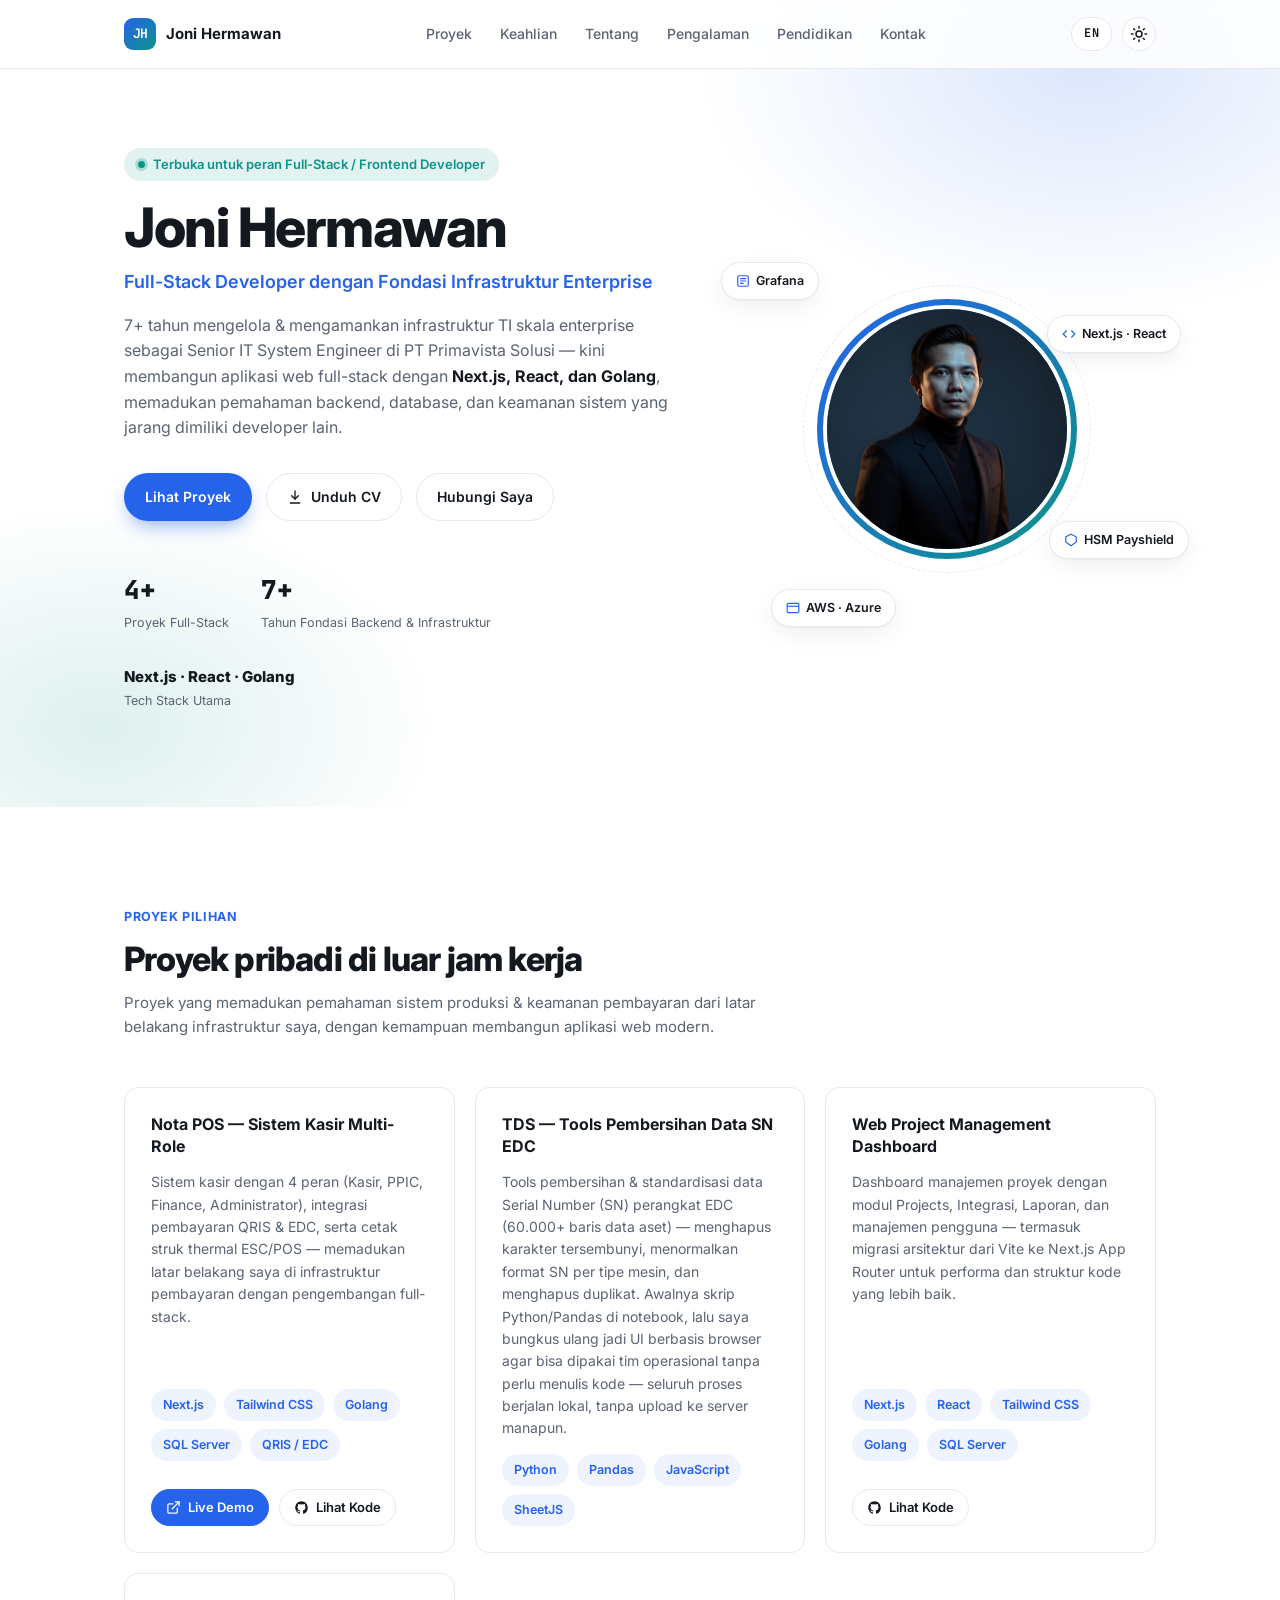
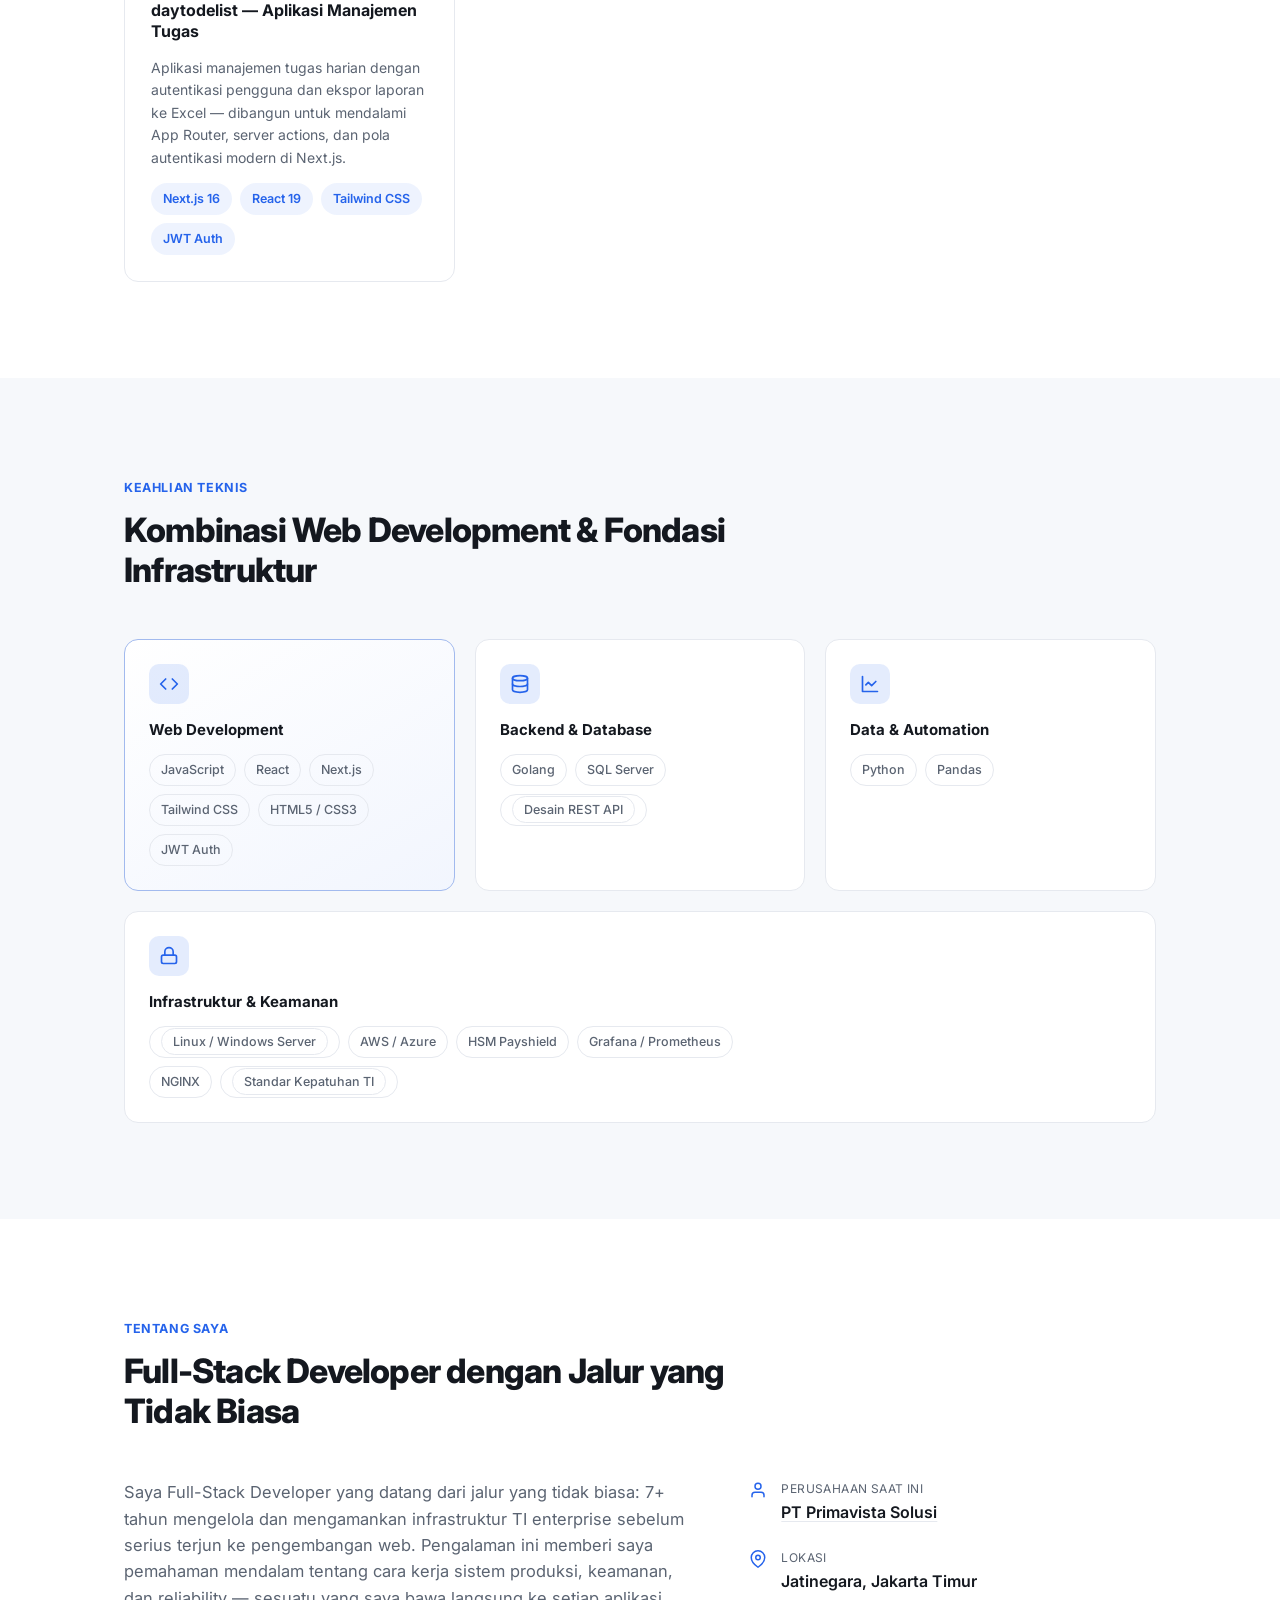
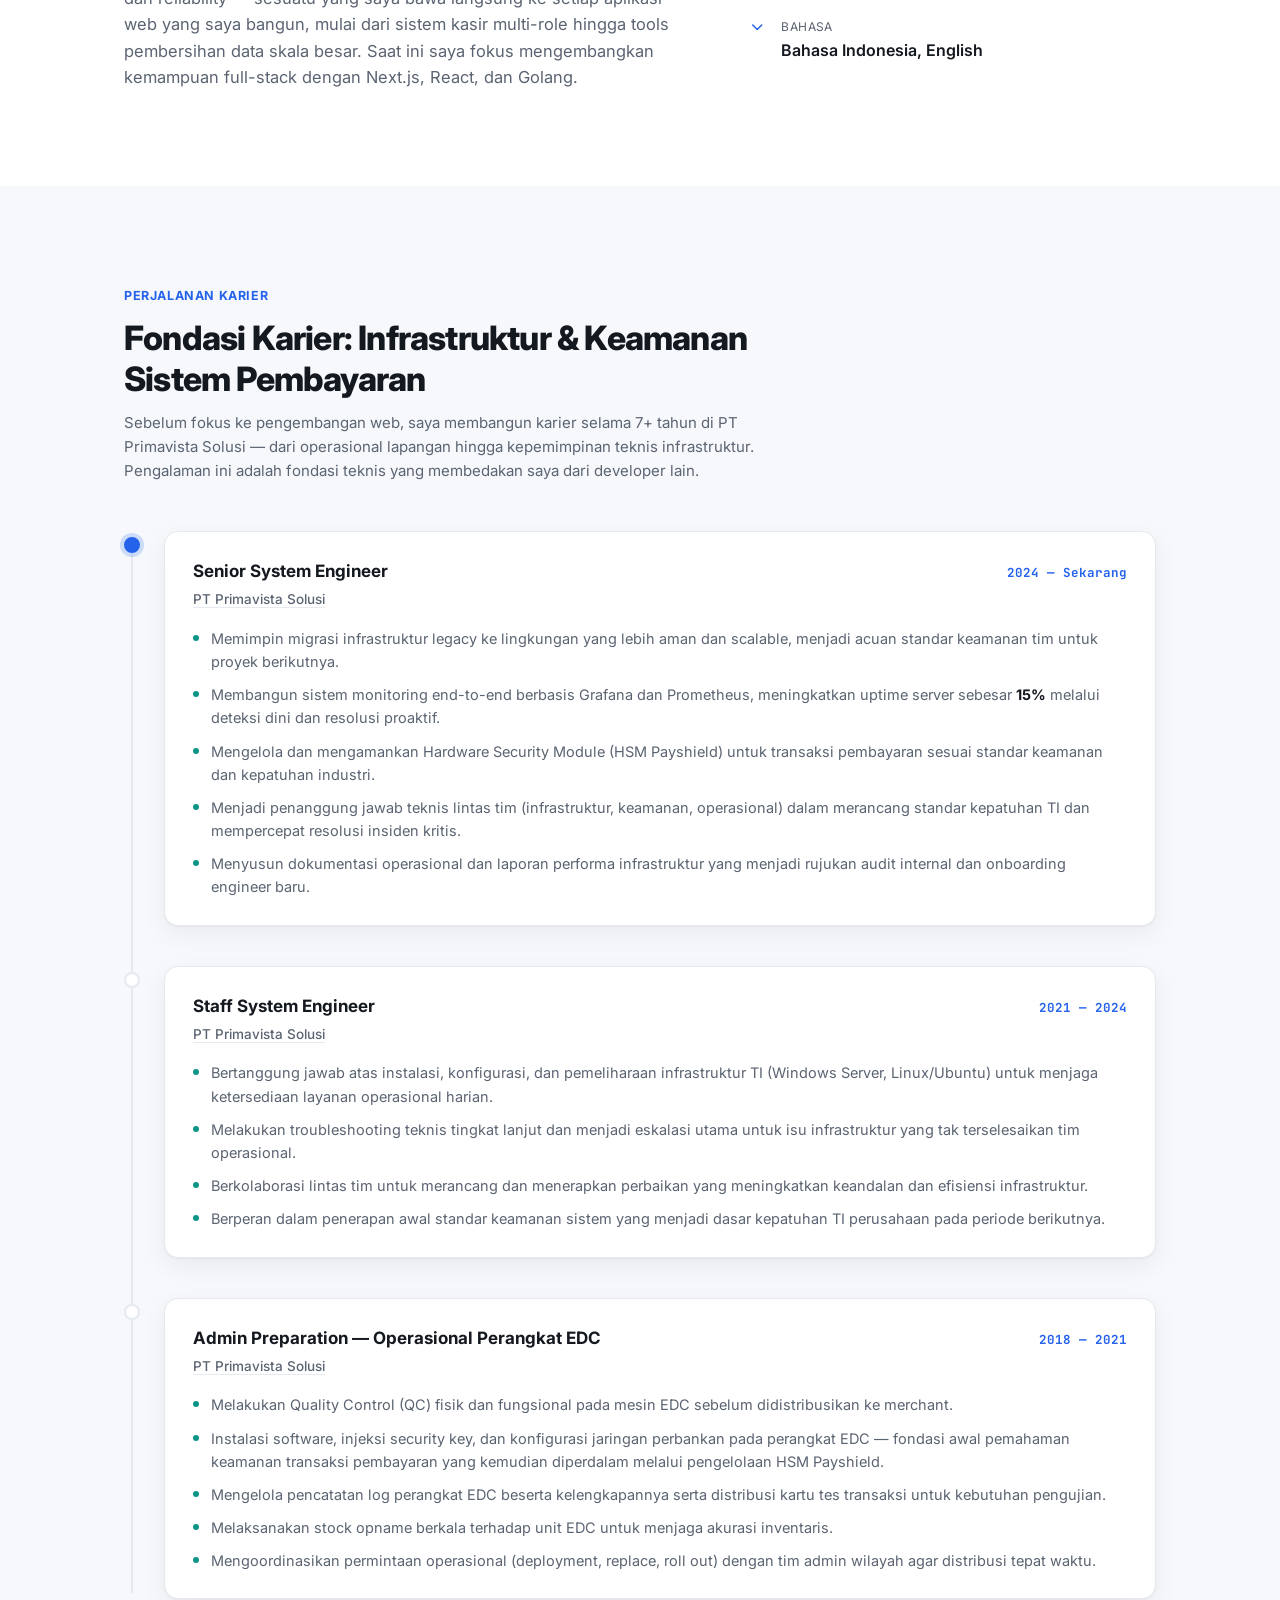
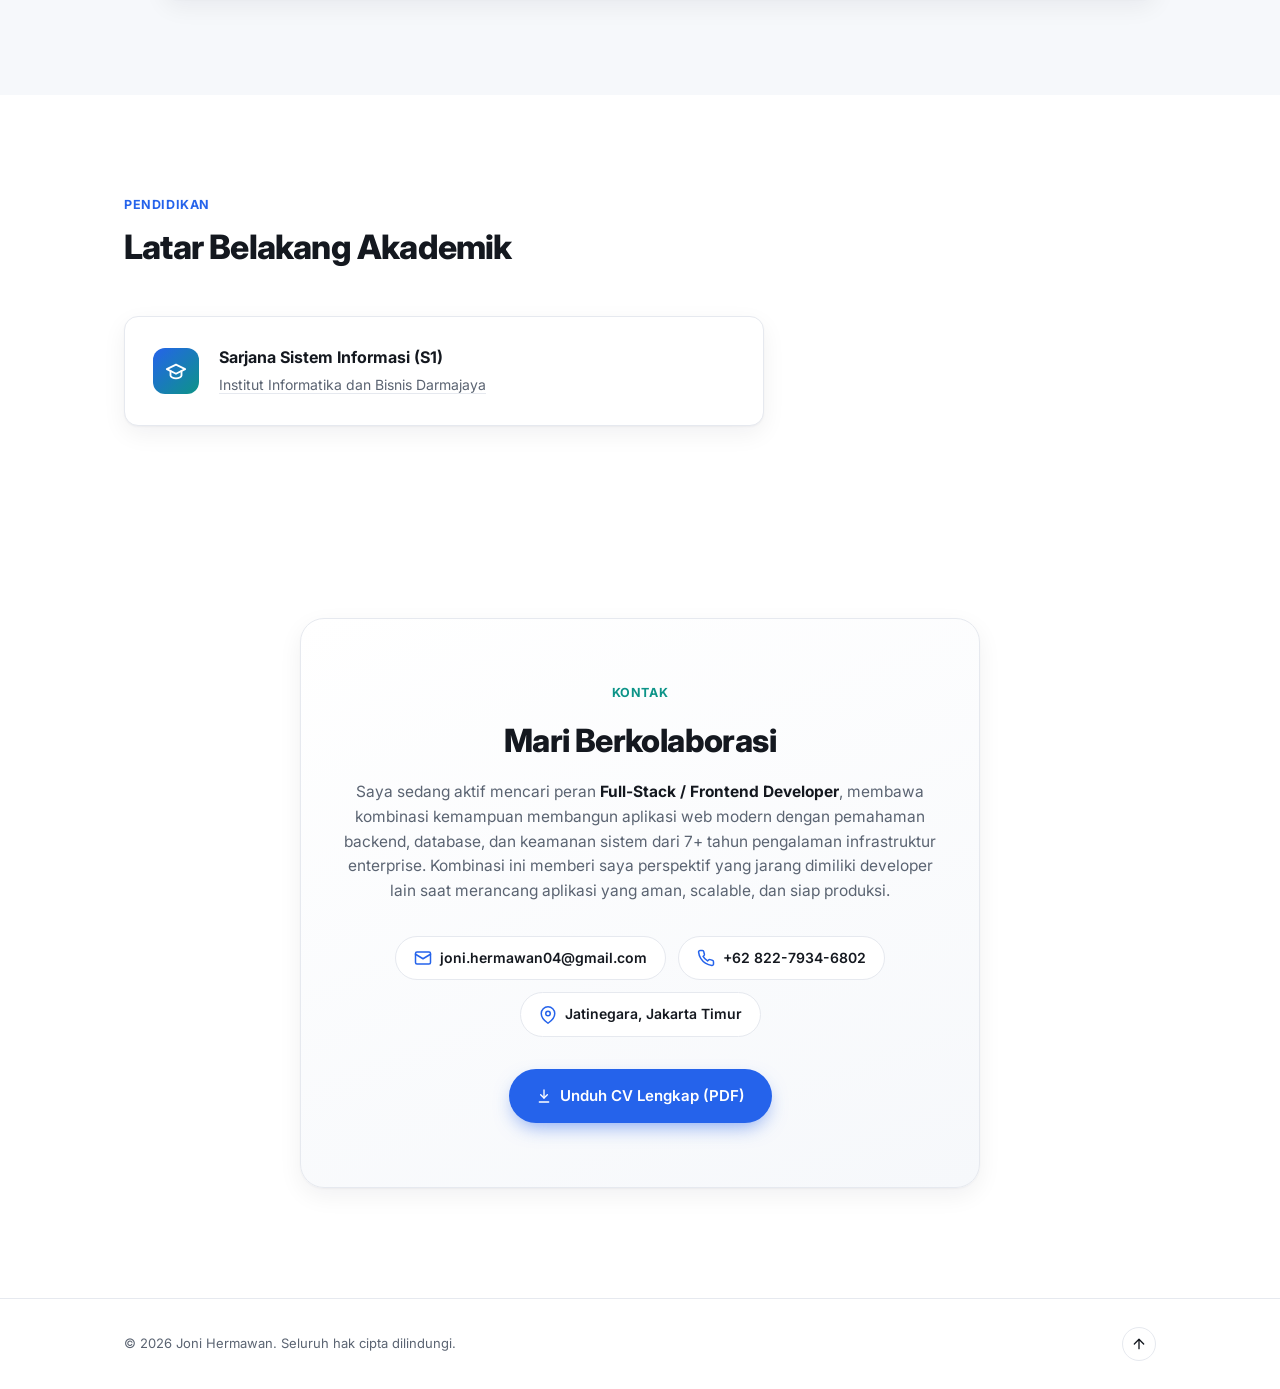
==== commit be580331: "Align Technical Skills section with updated CV: add Data & Automation group, move Python out of Infr" ====
--- a/index.html
+++ b/index.html
@@ -229,11 +229,21 @@
 
         <div class="skill-card reveal">
           <div class="skill-icon">
+            <svg width="20" height="20" viewBox="0 0 24 24" fill="none" stroke="currentColor" stroke-width="2" stroke-linecap="round" stroke-linejoin="round"><path d="M3 3v18h18"/><path d="m19 9-5 5-4-4-3 3"/></svg>
+          </div>
+          <h3><span class="lang-id">Data &amp; Automation</span><span class="lang-en">Data &amp; Automation</span></h3>
+          <div class="tags">
+            <span>Python</span><span>Pandas</span>
+          </div>
+        </div>
+
+        <div class="skill-card skill-card-wide reveal">
+          <div class="skill-icon">
             <svg width="20" height="20" viewBox="0 0 24 24" fill="none" stroke="currentColor" stroke-width="2" stroke-linecap="round" stroke-linejoin="round"><rect x="3" y="11" width="18" height="10" rx="2"/><path d="M7 11V7a5 5 0 0 1 10 0v4"/></svg>
           </div>
           <h3><span class="lang-id">Infrastruktur &amp; Keamanan</span><span class="lang-en">Infrastructure &amp; Security</span></h3>
           <div class="tags">
-            <span><span class="lang-id">Linux / Windows Server</span><span class="lang-en">Linux / Windows Server</span></span><span>AWS / Azure</span><span>HSM Payshield</span><span>Grafana / Prometheus</span><span><span class="lang-id">Standar Kepatuhan &amp; Keamanan TI</span><span class="lang-en">IT Compliance &amp; Security Standards</span></span><span>Python</span><span>NGINX</span>
+            <span><span class="lang-id">Linux / Windows Server</span><span class="lang-en">Linux / Windows Server</span></span><span>AWS / Azure</span><span>HSM Payshield</span><span>Grafana / Prometheus</span><span>NGINX</span><span><span class="lang-id">Standar Kepatuhan TI</span><span class="lang-en">IT Compliance Standards</span></span>
           </div>
         </div>
       </div>
--- a/assets/css/style.css
+++ b/assets/css/style.css
@@ -263,6 +263,8 @@
 }
 .skill-card:hover { transform: translateY(-4px); box-shadow: var(--shadow); border-color: color-mix(in srgb, var(--accent) 40%, var(--border)); }
 .skill-card-highlight { background: linear-gradient(150deg, var(--surface), color-mix(in srgb, var(--accent) 6%, var(--surface))); border-color: color-mix(in srgb, var(--accent) 35%, var(--border)); }
+.skill-card-wide { grid-column: 1 / -1; }
+.skill-card-wide .tags { max-width: 640px; }
 .skill-icon {
   width: 40px; height: 40px; border-radius: 10px; display: grid; place-items: center; margin-bottom: 14px;
   background: color-mix(in srgb, var(--accent) 12%, transparent); color: var(--accent);
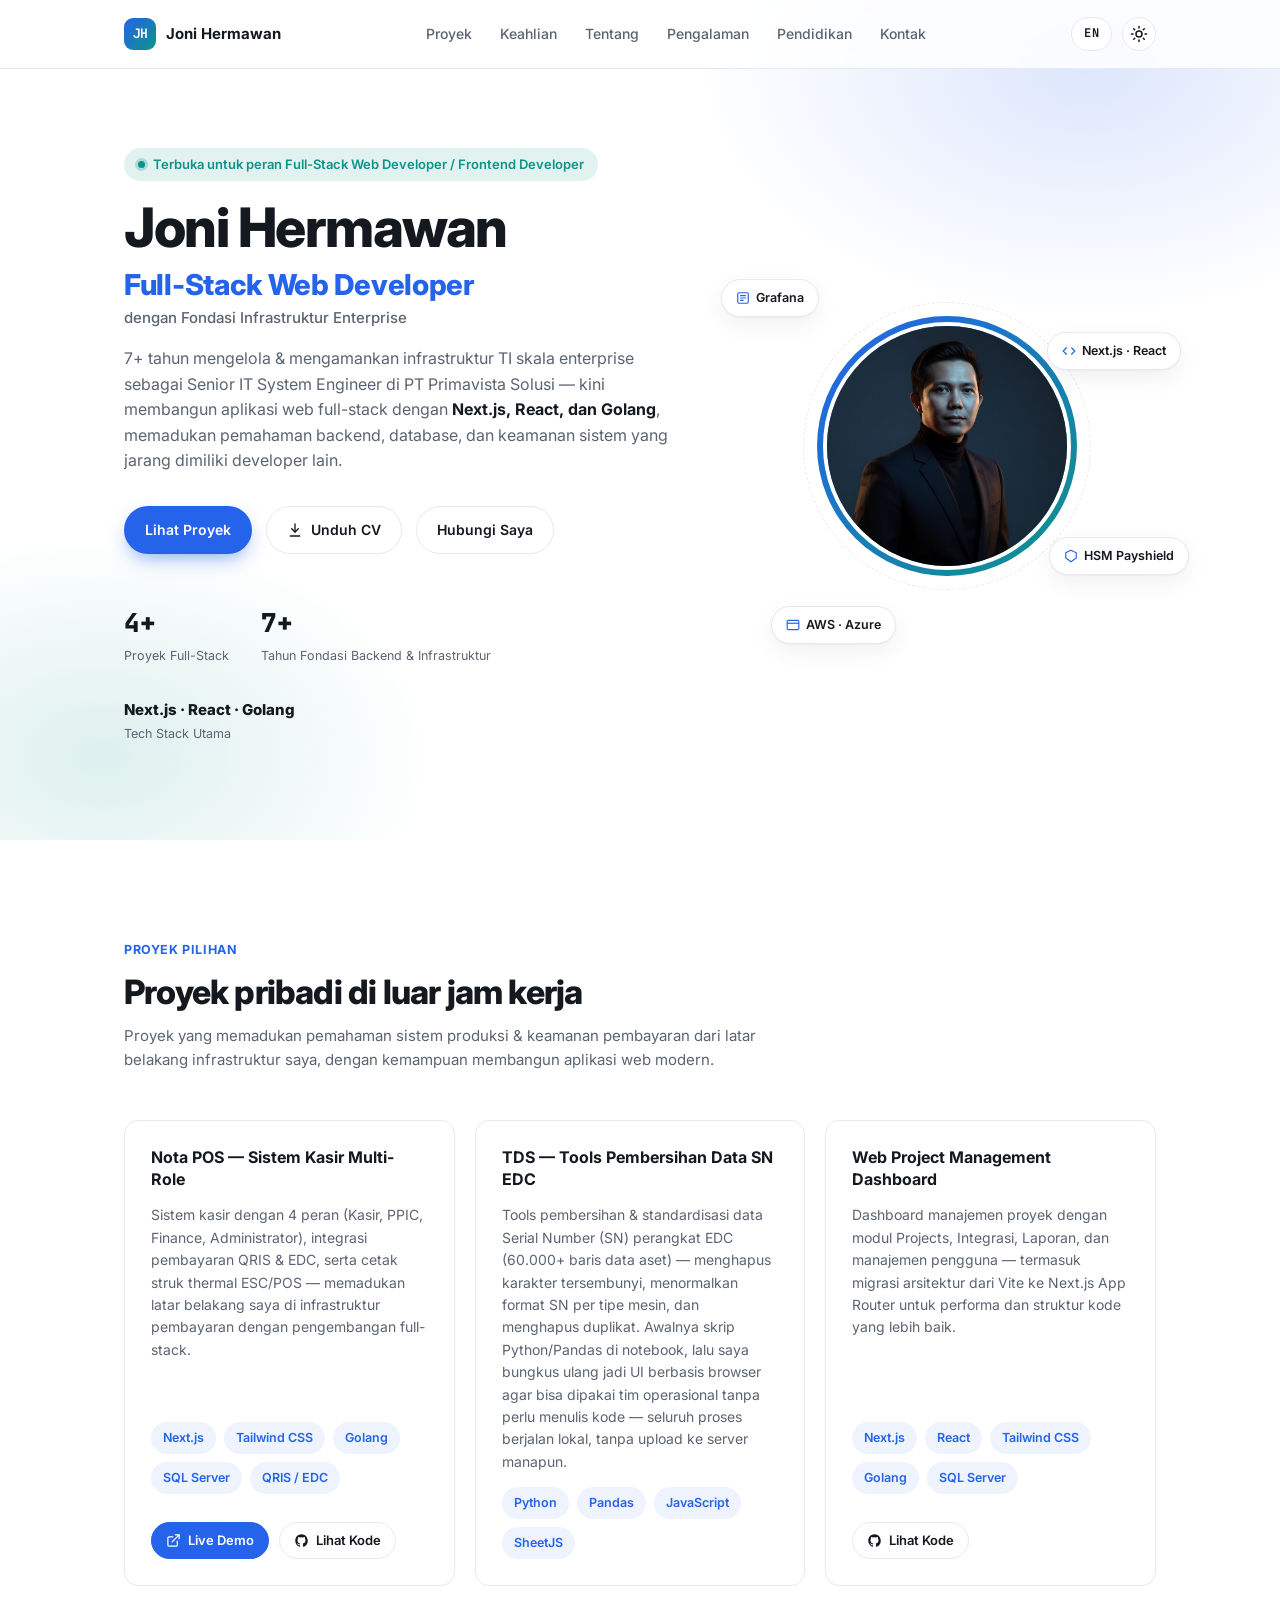
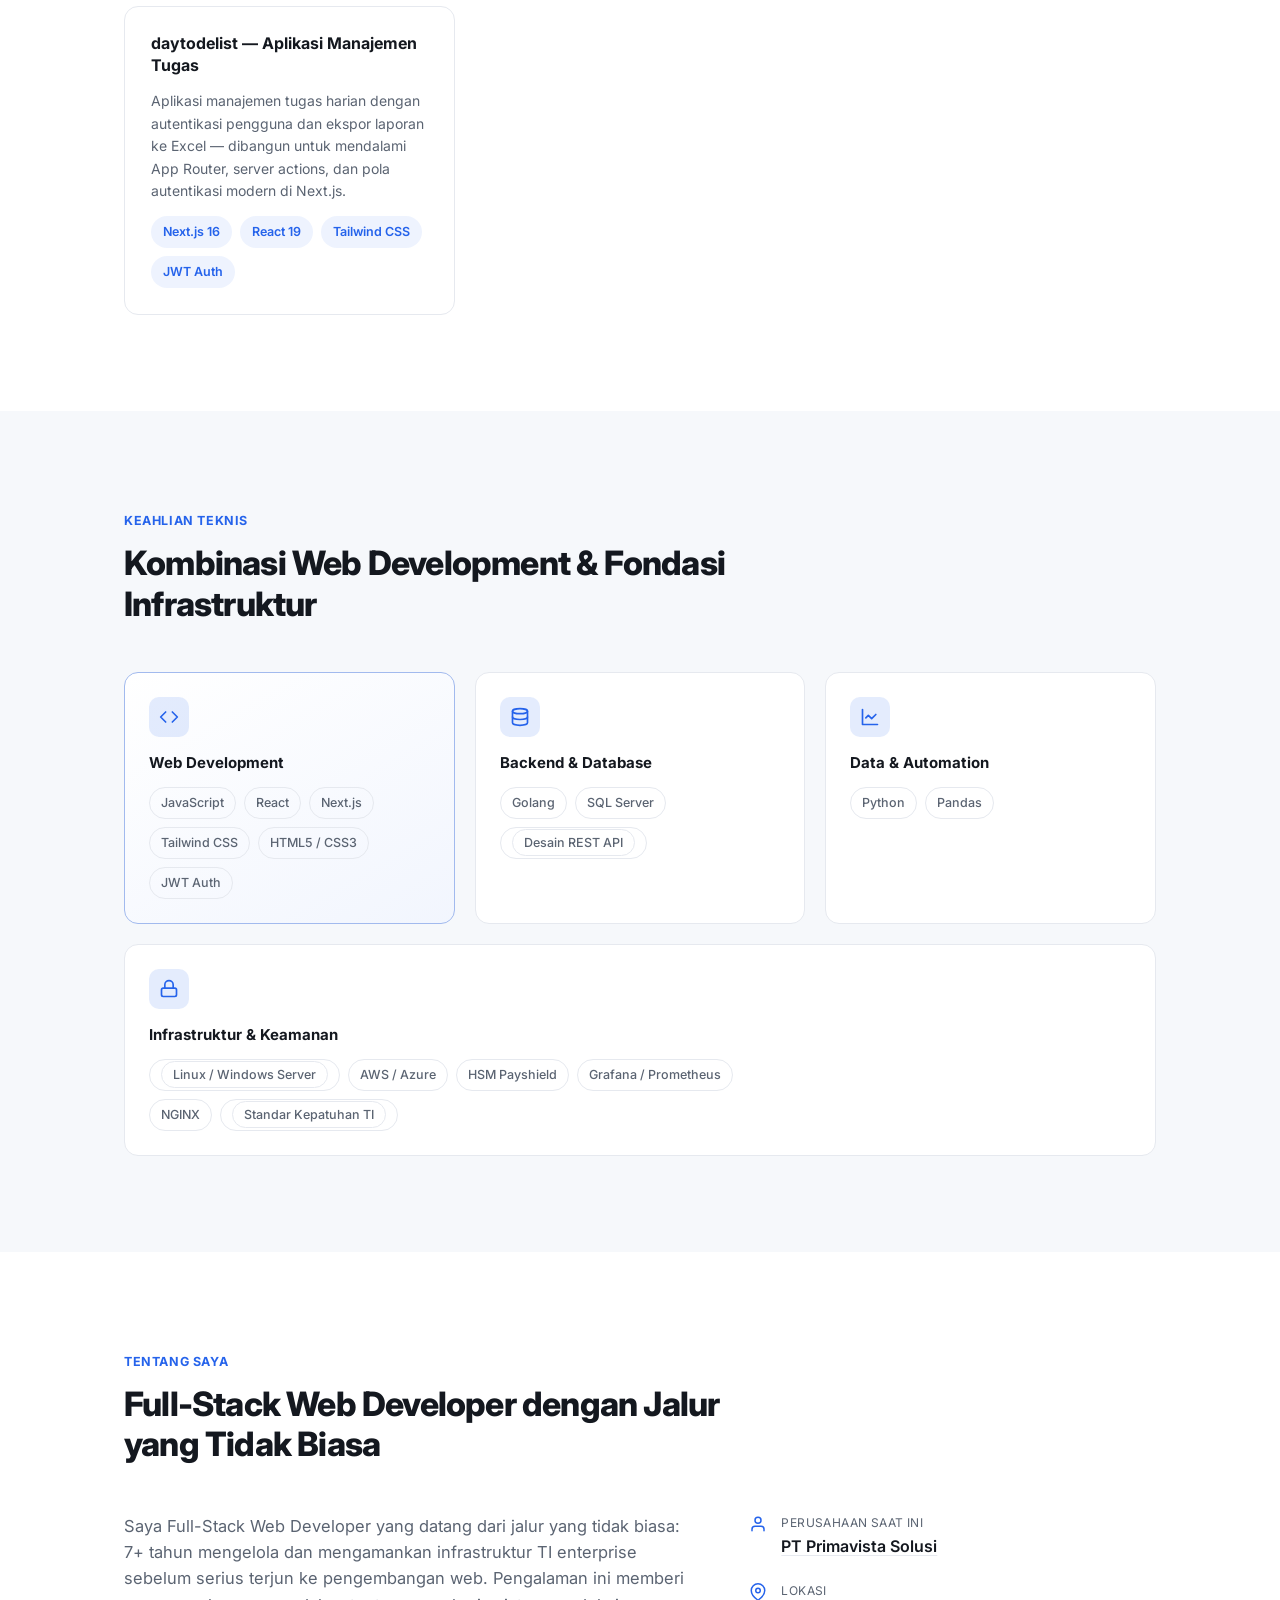
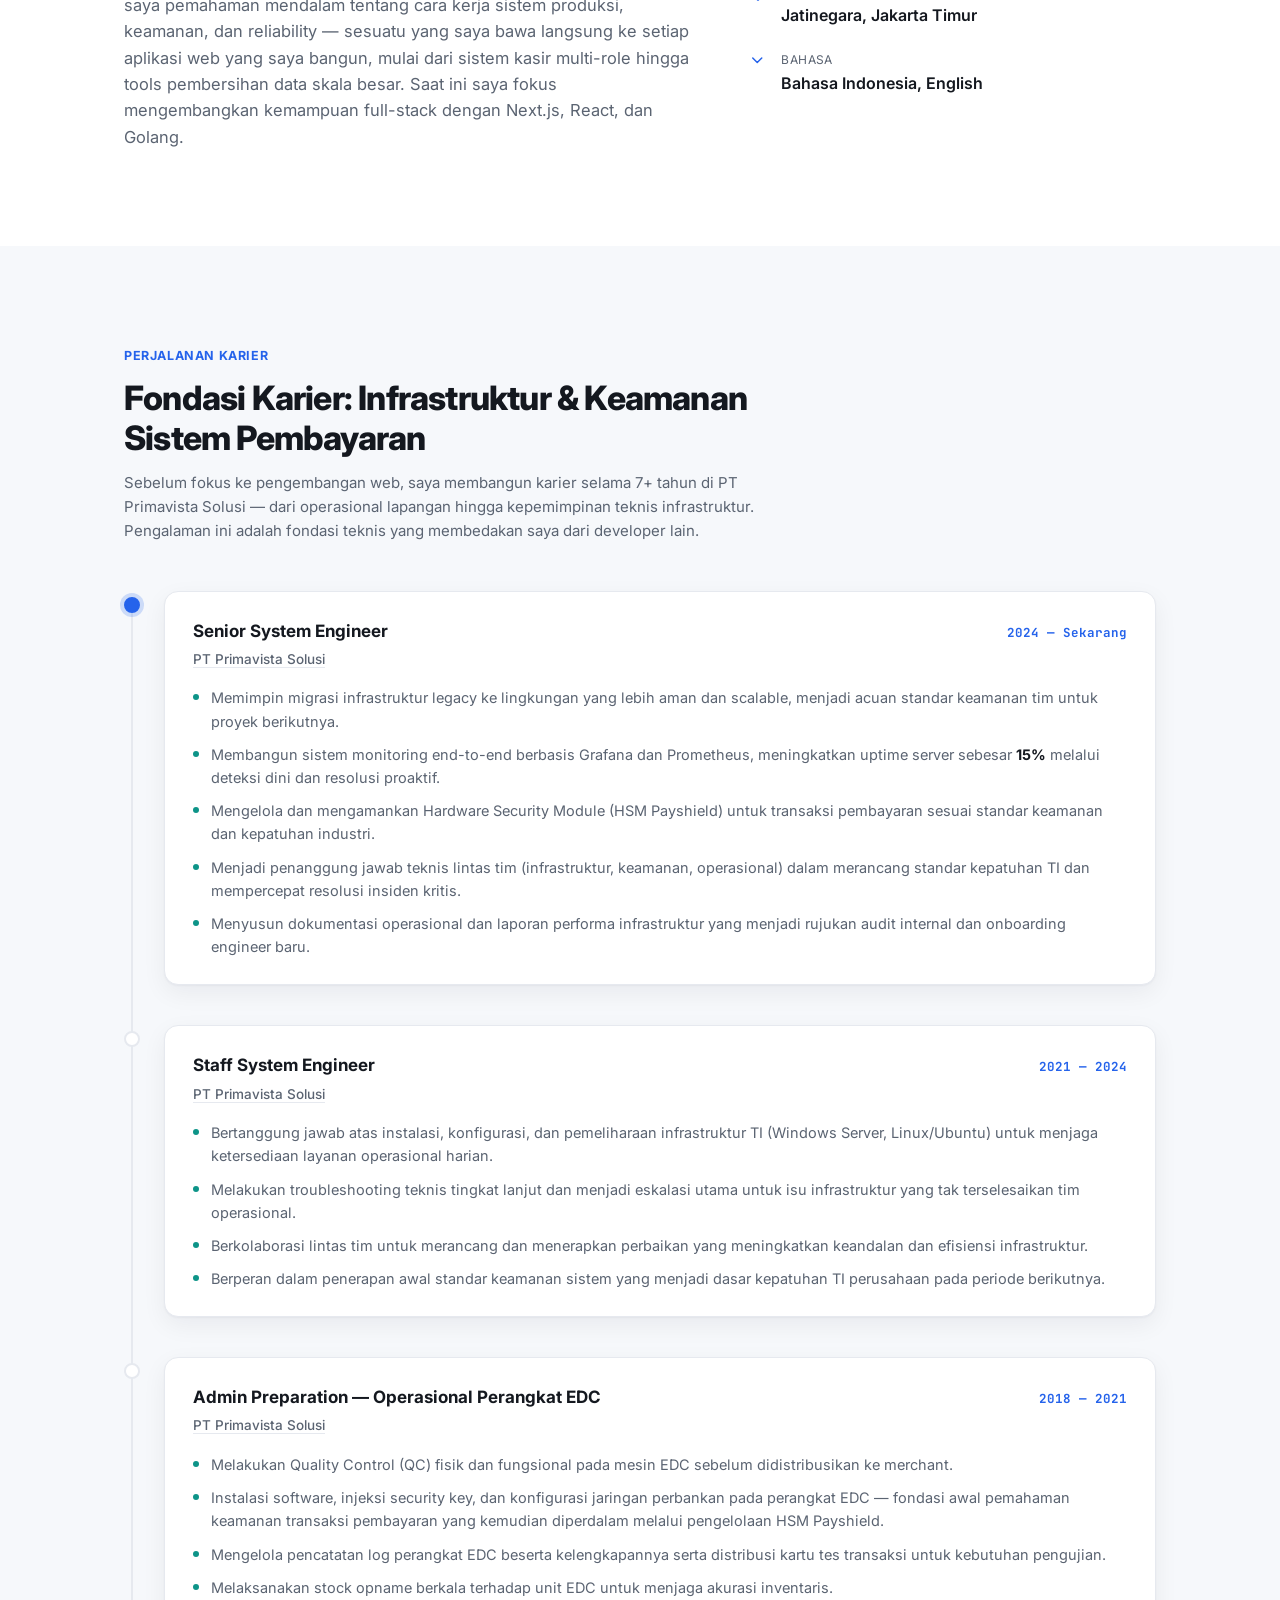
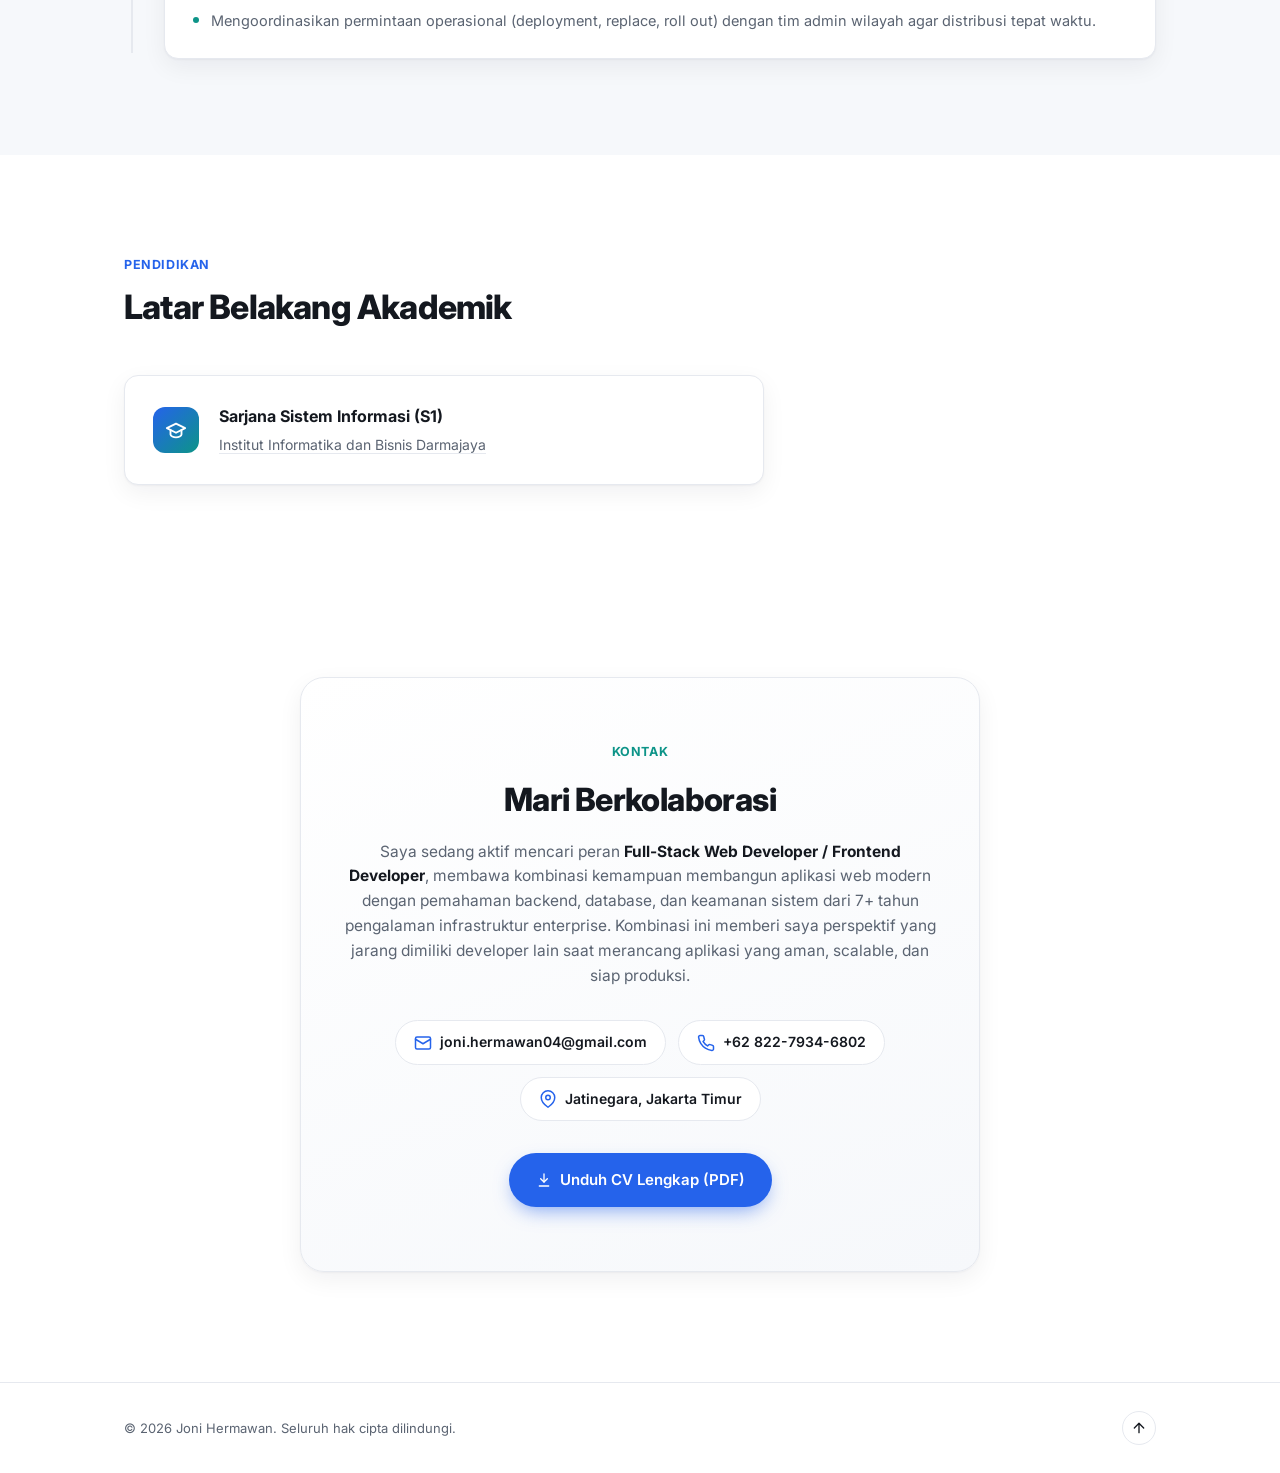
==== commit 8ba87520: "Restructure hero headline into two tiers; rename to Full-Stack Web Developer everywhere" ====
--- a/index.html
+++ b/index.html
@@ -3,8 +3,8 @@
 <head>
 <meta charset="UTF-8" />
 <meta name="viewport" content="width=device-width, initial-scale=1.0" />
-<title>Joni Hermawan — Full-Stack Developer</title>
-<meta name="description" content="Joni Hermawan — Full-Stack Developer dengan fondasi 7+ tahun infrastruktur & keamanan sistem pembayaran enterprise. Next.js, React, Golang." />
+<title>Joni Hermawan — Full-Stack Web Developer</title>
+<meta name="description" content="Joni Hermawan — Full-Stack Web Developer dengan fondasi 7+ tahun infrastruktur & keamanan sistem pembayaran enterprise. Next.js, React, Golang." />
 
 <link rel="icon" type="image/svg+xml" href="assets/img/favicon.svg" />
 <link rel="preconnect" href="https://fonts.googleapis.com" />
@@ -57,13 +57,17 @@
       <div class="hero-copy reveal">
         <p class="eyebrow">
           <span class="dot"></span>
-          <span class="lang-id">Terbuka untuk peran Full-Stack / Frontend Developer</span>
-          <span class="lang-en">Open to Full-Stack / Frontend Developer roles</span>
+          <span class="lang-id">Terbuka untuk peran Full-Stack Web Developer / Frontend Developer</span>
+          <span class="lang-en">Open to Full-Stack Web Developer / Frontend Developer roles</span>
         </p>
         <h1>Joni Hermawan</h1>
-        <p class="role">
-          <span class="lang-id">Full-Stack Developer dengan Fondasi Infrastruktur Enterprise</span>
-          <span class="lang-en">Full-Stack Developer with an Enterprise Infrastructure Background</span>
+        <p class="role-title">
+          <span class="lang-id">Full-Stack Web Developer</span>
+          <span class="lang-en">Full-Stack Web Developer</span>
+        </p>
+        <p class="role-subtitle">
+          <span class="lang-id">dengan Fondasi Infrastruktur Enterprise</span>
+          <span class="lang-en">with an Enterprise Infrastructure Foundation</span>
         </p>
         <p class="tagline">
           <span class="lang-id">7+ tahun mengelola &amp; mengamankan infrastruktur TI skala enterprise sebagai Senior IT System Engineer di PT Primavista Solusi — kini membangun aplikasi web full-stack dengan <strong>Next.js, React, dan Golang</strong>, memadukan pemahaman backend, database, dan keamanan sistem yang jarang dimiliki developer lain.</span>
@@ -255,13 +259,13 @@
     <div class="container">
       <div class="section-head reveal">
         <span class="kicker"><span class="lang-id">Tentang Saya</span><span class="lang-en">About Me</span></span>
-        <h2><span class="lang-id">Full-Stack Developer dengan Jalur yang Tidak Biasa</span><span class="lang-en">A Full-Stack Developer With an Unusual Path</span></h2>
+        <h2><span class="lang-id">Full-Stack Web Developer dengan Jalur yang Tidak Biasa</span><span class="lang-en">A Full-Stack Web Developer With an Unusual Path</span></h2>
       </div>
 
       <div class="about-grid">
         <p class="about-text reveal">
-          <span class="lang-id">Saya Full-Stack Developer yang datang dari jalur yang tidak biasa: 7+ tahun mengelola dan mengamankan infrastruktur TI enterprise sebelum serius terjun ke pengembangan web. Pengalaman ini memberi saya pemahaman mendalam tentang cara kerja sistem produksi, keamanan, dan reliability — sesuatu yang saya bawa langsung ke setiap aplikasi web yang saya bangun, mulai dari sistem kasir multi-role hingga tools pembersihan data skala besar. Saat ini saya fokus mengembangkan kemampuan full-stack dengan Next.js, React, dan Golang.</span>
-          <span class="lang-en">I'm a Full-Stack Developer who came from an unusual path: 7+ years managing and securing enterprise IT infrastructure before moving seriously into web development. That background gives me a deep understanding of how production systems, security, and reliability actually work — something I bring directly into every web application I build, from multi-role POS systems to large-scale data cleaning tools. I'm currently focused on growing my full-stack skills with Next.js, React, and Golang.</span>
+          <span class="lang-id">Saya Full-Stack Web Developer yang datang dari jalur yang tidak biasa: 7+ tahun mengelola dan mengamankan infrastruktur TI enterprise sebelum serius terjun ke pengembangan web. Pengalaman ini memberi saya pemahaman mendalam tentang cara kerja sistem produksi, keamanan, dan reliability — sesuatu yang saya bawa langsung ke setiap aplikasi web yang saya bangun, mulai dari sistem kasir multi-role hingga tools pembersihan data skala besar. Saat ini saya fokus mengembangkan kemampuan full-stack dengan Next.js, React, dan Golang.</span>
+          <span class="lang-en">I'm a Full-Stack Web Developer who came from an unusual path: 7+ years managing and securing enterprise IT infrastructure before moving seriously into web development. That background gives me a deep understanding of how production systems, security, and reliability actually work — something I bring directly into every web application I build, from multi-role POS systems to large-scale data cleaning tools. I'm currently focused on growing my full-stack skills with Next.js, React, and Golang.</span>
         </p>
 
         <div class="about-facts reveal">
@@ -389,8 +393,8 @@
         <span class="kicker light"><span class="lang-id">Kontak</span><span class="lang-en">Contact</span></span>
         <h2><span class="lang-id">Mari Berkolaborasi</span><span class="lang-en">Let's Work Together</span></h2>
         <p>
-          <span class="lang-id">Saya sedang aktif mencari peran <strong>Full-Stack / Frontend Developer</strong>, membawa kombinasi kemampuan membangun aplikasi web modern dengan pemahaman backend, database, dan keamanan sistem dari 7+ tahun pengalaman infrastruktur enterprise. Kombinasi ini memberi saya perspektif yang jarang dimiliki developer lain saat merancang aplikasi yang aman, scalable, dan siap produksi.</span>
-          <span class="lang-en">I'm actively looking for <strong>Full-Stack / Frontend Developer</strong> roles, bringing the ability to build modern web applications together with backend, database, and security understanding from 7+ years of enterprise infrastructure experience. This combination gives me a perspective few developers have when designing applications that are secure, scalable, and production-ready.</span>
+          <span class="lang-id">Saya sedang aktif mencari peran <strong>Full-Stack Web Developer / Frontend Developer</strong>, membawa kombinasi kemampuan membangun aplikasi web modern dengan pemahaman backend, database, dan keamanan sistem dari 7+ tahun pengalaman infrastruktur enterprise. Kombinasi ini memberi saya perspektif yang jarang dimiliki developer lain saat merancang aplikasi yang aman, scalable, dan siap produksi.</span>
+          <span class="lang-en">I'm actively looking for <strong>Full-Stack Web Developer / Frontend Developer</strong> roles, bringing the ability to build modern web applications together with backend, database, and security understanding from 7+ years of enterprise infrastructure experience. This combination gives me a perspective few developers have when designing applications that are secure, scalable, and production-ready.</span>
         </p>
 
         <div class="contact-links">
--- a/assets/css/style.css
+++ b/assets/css/style.css
@@ -162,7 +162,8 @@
 .eyebrow .dot { width: 7px; height: 7px; border-radius: 50%; background: var(--accent-2); box-shadow: 0 0 0 3px color-mix(in srgb, var(--accent-2) 25%, transparent); }
 
 .hero h1 { font-size: clamp(2.4rem, 4.5vw, 3.4rem); font-weight: 800; letter-spacing: -1.5px; line-height: 1.05; }
-.hero .role { margin-top: 12px; font-size: 18px; font-weight: 600; color: var(--accent); }
+.hero .role-title { margin-top: 12px; font-size: clamp(1.4rem, 2.6vw, 1.8rem); font-weight: 800; letter-spacing: -0.3px; color: var(--accent); line-height: 1.15; }
+.hero .role-subtitle { margin-top: 5px; font-size: 15px; font-weight: 500; color: var(--text-muted); }
 .hero .tagline { margin-top: 16px; font-size: 16px; color: var(--text-muted); max-width: 56ch; }
 .hero .tagline strong { color: var(--text); }
 .hero .tagline-secondary { margin-top: 12px; font-size: 15px; }
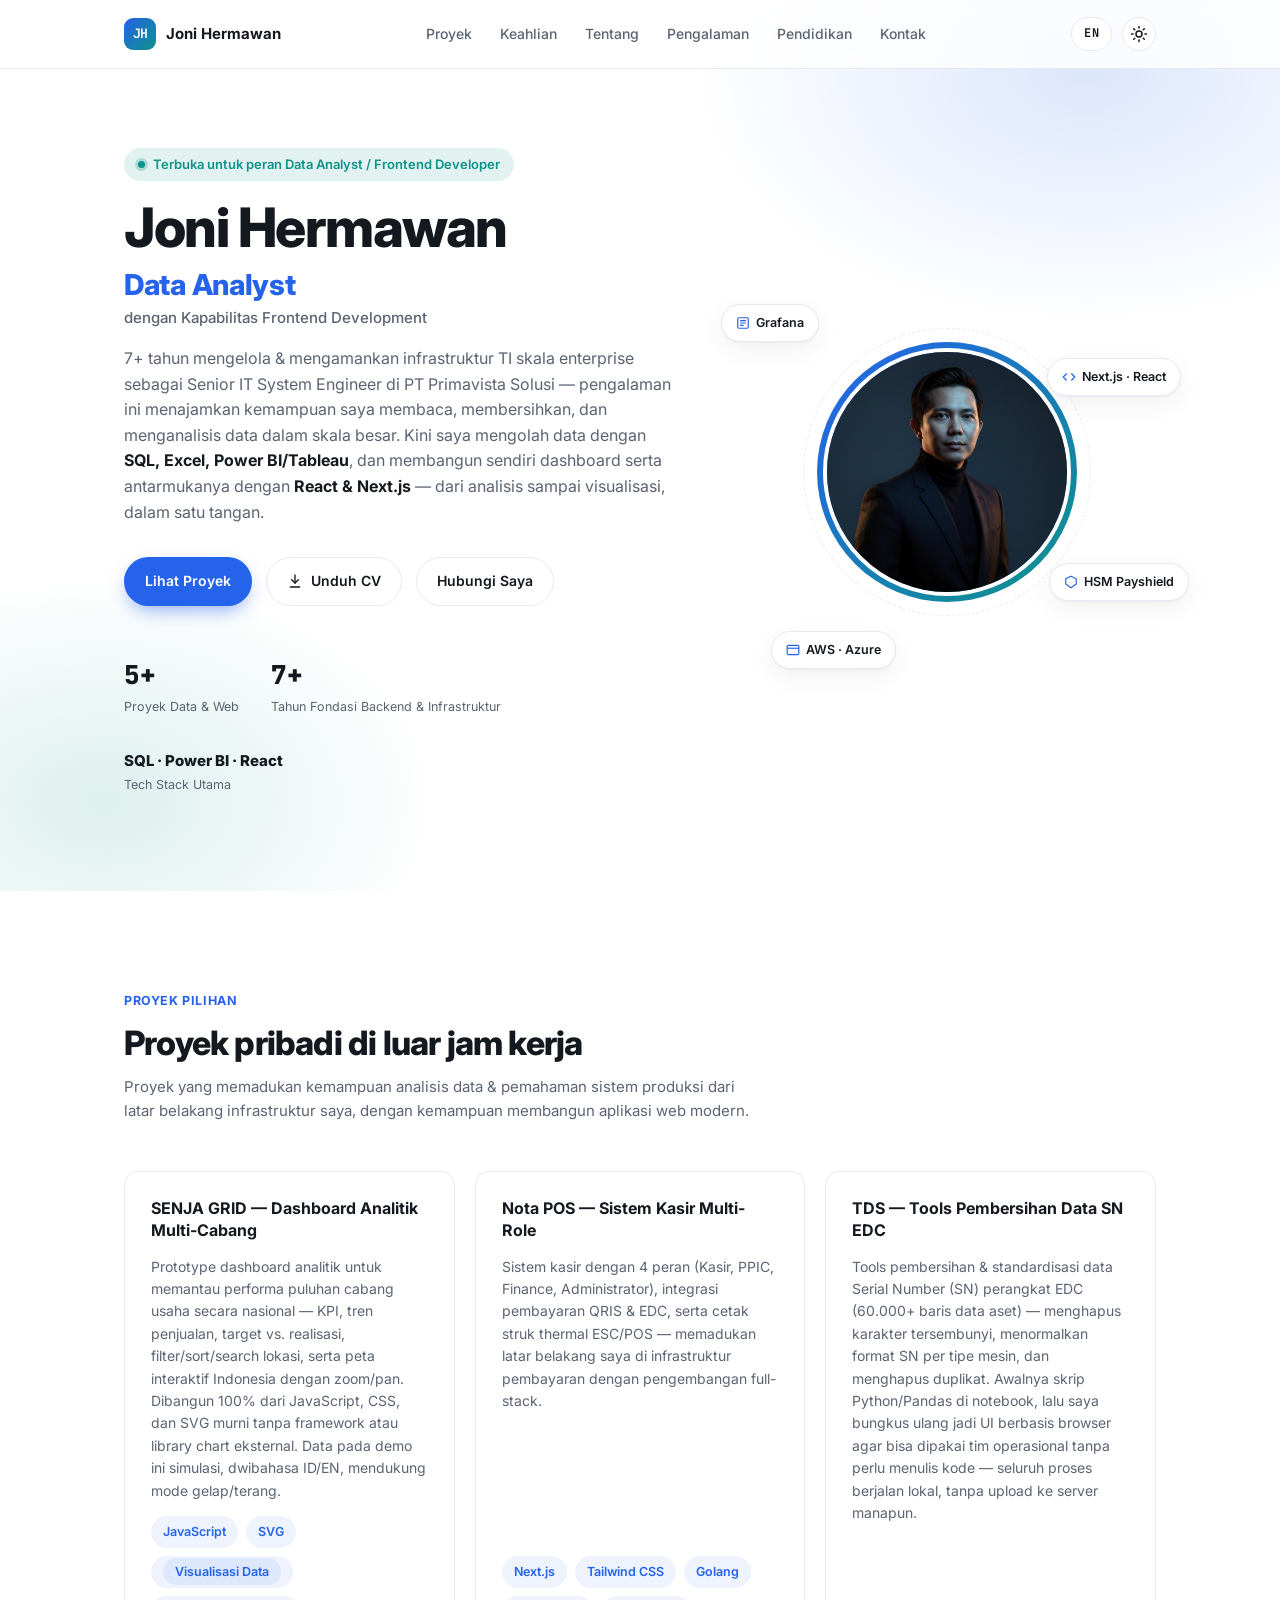
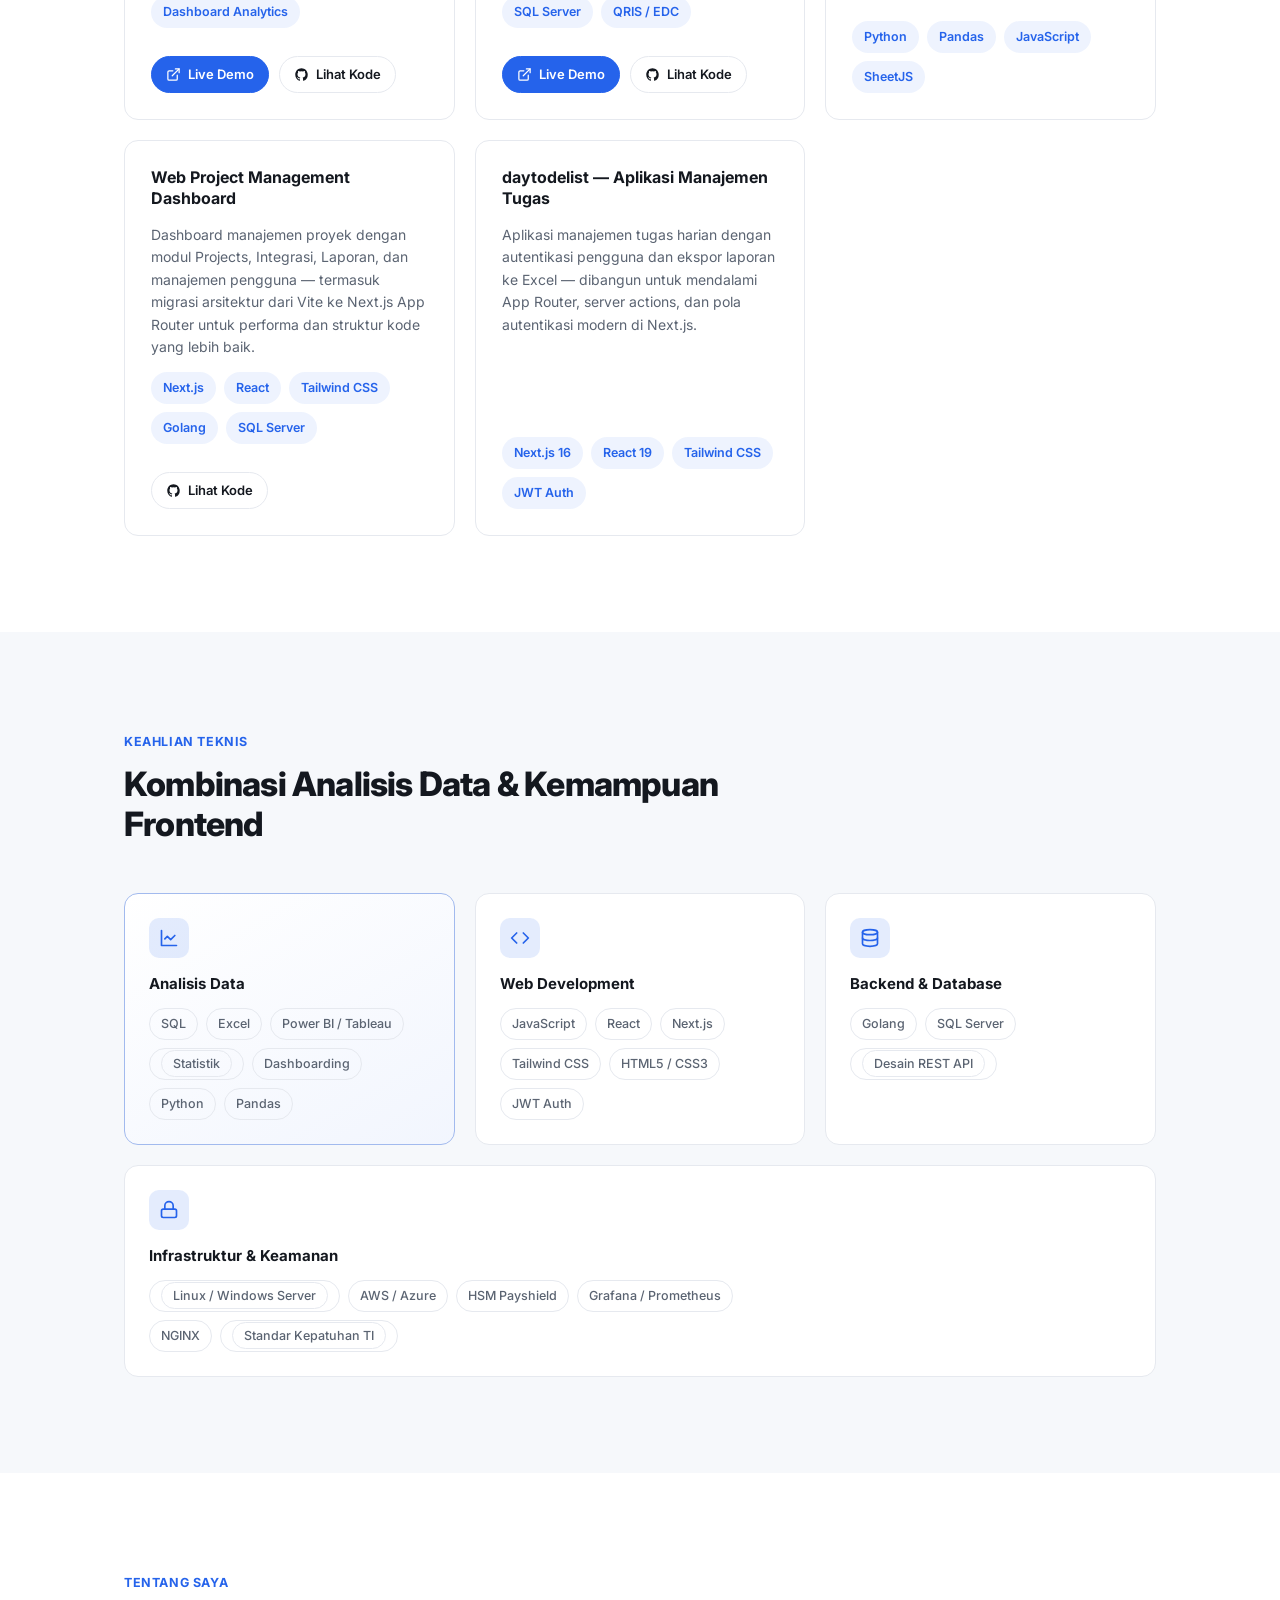
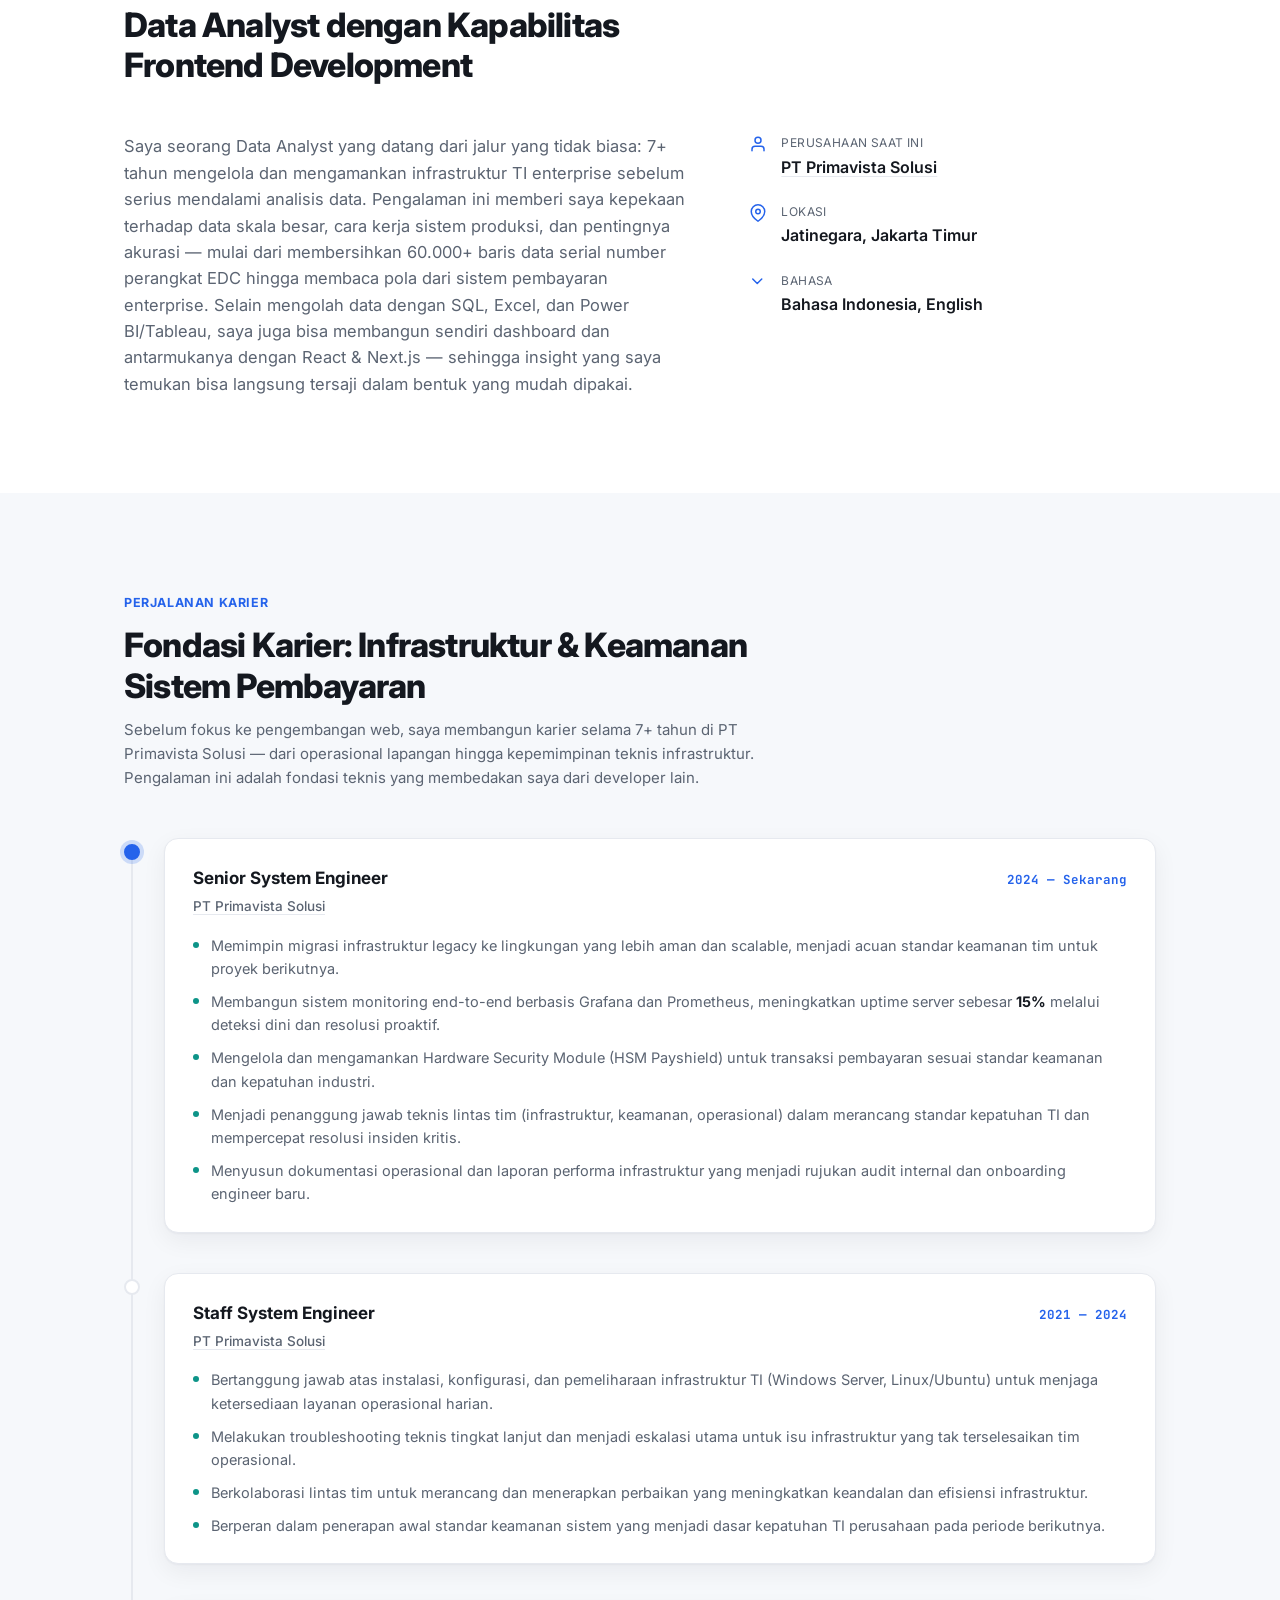
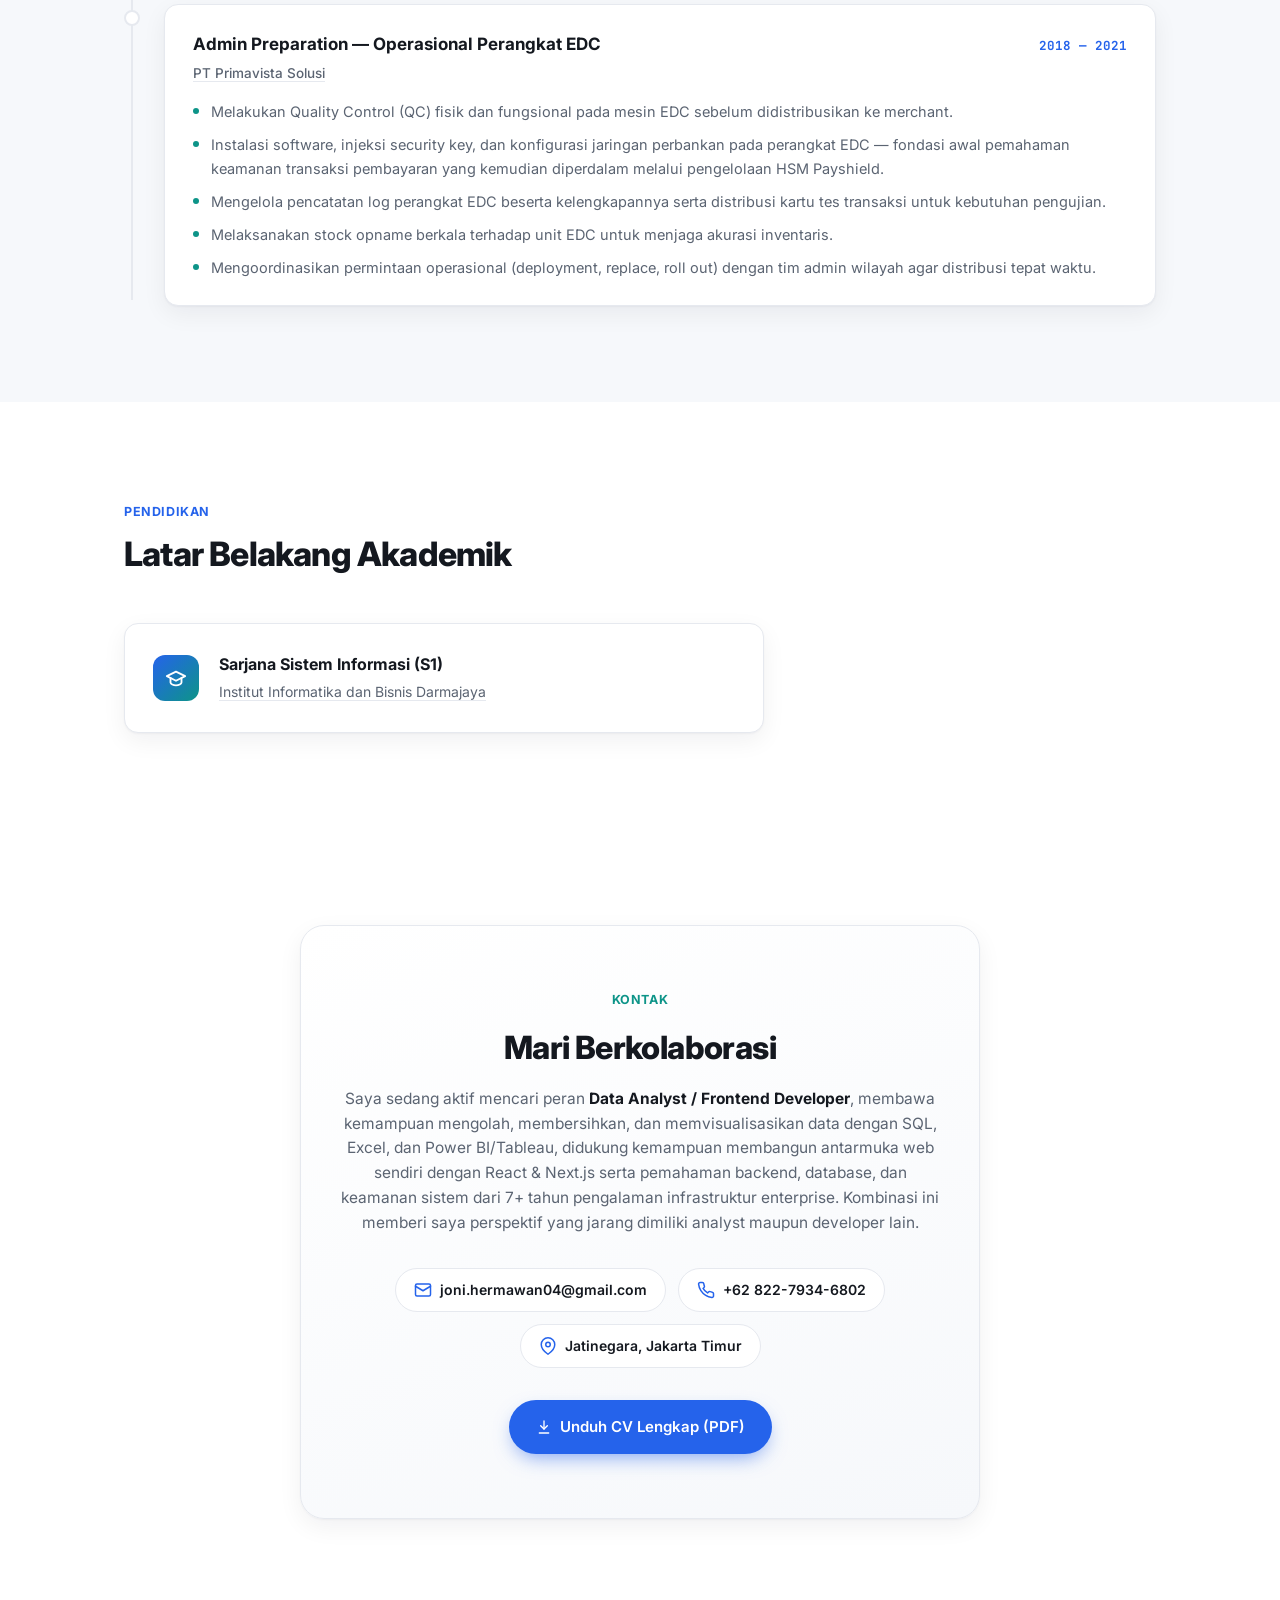
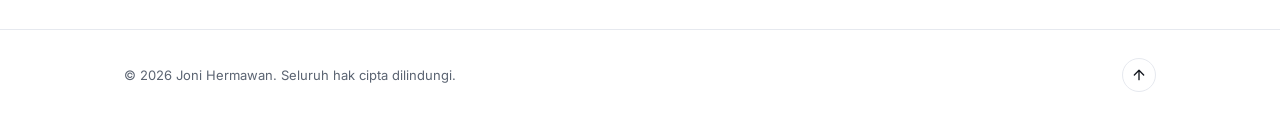
==== commit 7560fca9: "Reposition portfolio to Data Analyst + add SENJA GRID analytics dashboard project Shift headline, he" ====
--- a/index.html
+++ b/index.html
@@ -3,14 +3,23 @@
 <head>
 <meta charset="UTF-8" />
 <meta name="viewport" content="width=device-width, initial-scale=1.0" />
-<title>Joni Hermawan — Full-Stack Web Developer</title>
-<meta name="description" content="Joni Hermawan — Full-Stack Web Developer dengan fondasi 7+ tahun infrastruktur & keamanan sistem pembayaran enterprise. Next.js, React, Golang." />
+<title>Joni Hermawan — Data Analyst</title>
+<meta name="description" content="Joni Hermawan — Data Analyst dengan kemampuan Frontend Development, didukung fondasi 7+ tahun infrastruktur & keamanan sistem pembayaran enterprise. SQL, Power BI, Python, React, Next.js." />
 
 <link rel="icon" type="image/svg+xml" href="assets/img/favicon.svg" />
 <link rel="preconnect" href="https://fonts.googleapis.com" />
 <link rel="preconnect" href="https://fonts.gstatic.com" crossorigin />
 <link href="https://fonts.googleapis.com/css2?family=Inter:wght@400;500;600;700;800&family=JetBrains+Mono:wght@500&display=swap" rel="stylesheet" />
 <link rel="stylesheet" href="assets/css/style.css" />
+
+<!-- Google tag (gtag.js) -->
+<script async src="https://www.googletagmanager.com/gtag/js?id=G-CFC1H7L8JX"></script>
+<script>
+  window.dataLayer = window.dataLayer || [];
+  function gtag(){dataLayer.push(arguments);}
+  gtag('js', new Date());
+  gtag('config', 'G-CFC1H7L8JX');
+</script>
 </head>
 <body>
 
@@ -57,21 +66,21 @@
       <div class="hero-copy reveal">
         <p class="eyebrow">
           <span class="dot"></span>
-          <span class="lang-id">Terbuka untuk peran Full-Stack Web Developer / Frontend Developer</span>
-          <span class="lang-en">Open to Full-Stack Web Developer / Frontend Developer roles</span>
+          <span class="lang-id">Terbuka untuk peran Data Analyst / Frontend Developer</span>
+          <span class="lang-en">Open to Data Analyst / Frontend Developer roles</span>
         </p>
         <h1>Joni Hermawan</h1>
         <p class="role-title">
-          <span class="lang-id">Full-Stack Web Developer</span>
-          <span class="lang-en">Full-Stack Web Developer</span>
+          <span class="lang-id">Data Analyst</span>
+          <span class="lang-en">Data Analyst</span>
         </p>
         <p class="role-subtitle">
-          <span class="lang-id">dengan Fondasi Infrastruktur Enterprise</span>
-          <span class="lang-en">with an Enterprise Infrastructure Foundation</span>
+          <span class="lang-id">dengan Kapabilitas Frontend Development</span>
+          <span class="lang-en">with Frontend Development Capabilities</span>
         </p>
         <p class="tagline">
-          <span class="lang-id">7+ tahun mengelola &amp; mengamankan infrastruktur TI skala enterprise sebagai Senior IT System Engineer di PT Primavista Solusi — kini membangun aplikasi web full-stack dengan <strong>Next.js, React, dan Golang</strong>, memadukan pemahaman backend, database, dan keamanan sistem yang jarang dimiliki developer lain.</span>
-          <span class="lang-en">7+ years managing and securing enterprise-scale IT infrastructure as a Senior IT System Engineer at PT Primavista Solusi — now building full-stack web applications with <strong>Next.js, React, and Golang</strong>, bringing a depth of backend, database, and security understanding most developers don't have.</span>
+          <span class="lang-id">7+ tahun mengelola &amp; mengamankan infrastruktur TI skala enterprise sebagai Senior IT System Engineer di PT Primavista Solusi — pengalaman ini menajamkan kemampuan saya membaca, membersihkan, dan menganalisis data dalam skala besar. Kini saya mengolah data dengan <strong>SQL, Excel, Power BI/Tableau</strong>, dan membangun sendiri dashboard serta antarmukanya dengan <strong>React &amp; Next.js</strong> — dari analisis sampai visualisasi, dalam satu tangan.</span>
+          <span class="lang-en">7+ years managing and securing enterprise-scale IT infrastructure as a Senior IT System Engineer at PT Primavista Solusi — experience that sharpened my ability to read, clean, and analyze data at scale. I now work with data using <strong>SQL, Excel, Power BI/Tableau</strong>, and build the dashboards and interfaces myself with <strong>React &amp; Next.js</strong> — from analysis to visualization, end to end.</span>
         </p>
 
         <div class="hero-actions">
@@ -89,15 +98,15 @@
 
         <div class="hero-stats">
           <div class="stat">
-            <span class="stat-num">4+</span>
-            <span class="stat-label"><span class="lang-id">Proyek Full-Stack</span><span class="lang-en">Full-Stack Projects</span></span>
+            <span class="stat-num">5+</span>
+            <span class="stat-label"><span class="lang-id">Proyek Data &amp; Web</span><span class="lang-en">Data &amp; Web Projects</span></span>
           </div>
           <div class="stat">
             <span class="stat-num">7+</span>
             <span class="stat-label"><span class="lang-id">Tahun Fondasi Backend &amp; Infrastruktur</span><span class="lang-en">Years Backend &amp; Infrastructure Foundation</span></span>
           </div>
           <div class="stat">
-            <span class="stat-num stat-num-compact">Next.js · React · Golang</span>
+            <span class="stat-num stat-num-compact">SQL · Power BI · React</span>
             <span class="stat-label"><span class="lang-id">Tech Stack Utama</span><span class="lang-en">Core Tech Stack</span></span>
           </div>
         </div>
@@ -123,12 +132,35 @@
         <span class="kicker"><span class="lang-id">Proyek Pilihan</span><span class="lang-en">Selected Projects</span></span>
         <h2><span class="lang-id">Proyek pribadi di luar jam kerja</span><span class="lang-en">Side projects outside working hours</span></h2>
         <p class="section-sub">
-          <span class="lang-id">Proyek yang memadukan pemahaman sistem produksi &amp; keamanan pembayaran dari latar belakang infrastruktur saya, dengan kemampuan membangun aplikasi web modern.</span>
-          <span class="lang-en">Projects that combine production-system and payment-security understanding from my infrastructure background with modern web application development.</span>
+          <span class="lang-id">Proyek yang memadukan kemampuan analisis data &amp; pemahaman sistem produksi dari latar belakang infrastruktur saya, dengan kemampuan membangun aplikasi web modern.</span>
+          <span class="lang-en">Projects that combine data analysis ability and production-system understanding from my infrastructure background with modern web application development.</span>
         </p>
       </div>
 
       <div class="projects-grid">
+
+        <article class="project-card reveal">
+          <div class="project-card-head">
+            <h3><span class="lang-id">SENJA GRID — Dashboard Analitik Multi-Cabang</span><span class="lang-en">SENJA GRID — Multi-Branch Analytics Dashboard</span></h3>
+          </div>
+          <p class="project-desc">
+            <span class="lang-id">Prototype dashboard analitik untuk memantau performa puluhan cabang usaha secara nasional — KPI, tren penjualan, target vs. realisasi, filter/sort/search lokasi, serta peta interaktif Indonesia dengan zoom/pan. Dibangun 100% dari JavaScript, CSS, dan SVG murni tanpa framework atau library chart eksternal. Data pada demo ini simulasi, dwibahasa ID/EN, mendukung mode gelap/terang.</span>
+            <span class="lang-en">A prototype analytics dashboard for monitoring the performance of dozens of business branches nationwide — KPIs, sales trends, target vs. actual, location filter/sort/search, and an interactive Indonesia map with zoom/pan. Built 100% with vanilla JavaScript, CSS, and SVG, no framework or external chart library. Data in this demo is simulated, bilingual ID/EN, with dark/light mode support.</span>
+          </p>
+          <div class="tags">
+            <span>JavaScript</span><span>SVG</span><span><span class="lang-id">Visualisasi Data</span><span class="lang-en">Data Visualization</span></span><span>Dashboard Analytics</span>
+          </div>
+          <div class="project-links">
+            <a href="https://joni-hermawan.github.io/Dashboard-Analytics/" target="_blank" rel="noopener" class="project-link project-link-primary">
+              <svg width="15" height="15" viewBox="0 0 24 24" fill="none" stroke="currentColor" stroke-width="2" stroke-linecap="round" stroke-linejoin="round"><path d="M18 13v6a2 2 0 0 1-2 2H5a2 2 0 0 1-2-2V8a2 2 0 0 1 2-2h6"/><path d="M15 3h6v6"/><path d="M10 14 21 3"/></svg>
+              <span class="lang-id">Live Demo</span><span class="lang-en">Live Demo</span>
+            </a>
+            <a href="https://github.com/joni-hermawan/Dashboard-Analytics" target="_blank" rel="noopener" class="project-link">
+              <svg width="15" height="15" viewBox="0 0 24 24" fill="currentColor"><path d="M12 2C6.48 2 2 6.58 2 12.25c0 4.53 2.87 8.37 6.84 9.73.5.09.68-.22.68-.49 0-.24-.01-1.04-.01-1.89-2.78.62-3.37-1.22-3.37-1.22-.45-1.18-1.11-1.5-1.11-1.5-.91-.64.07-.63.07-.63 1 .07 1.53 1.06 1.53 1.06.89 1.56 2.34 1.11 2.91.85.09-.66.35-1.11.63-1.37-2.22-.26-4.56-1.14-4.56-5.07 0-1.12.39-2.03 1.03-2.75-.1-.26-.45-1.31.1-2.72 0 0 .84-.28 2.75 1.05a9.3 9.3 0 0 1 5 0c1.91-1.33 2.75-1.05 2.75-1.05.55 1.41.2 2.46.1 2.72.64.72 1.03 1.63 1.03 2.75 0 3.94-2.34 4.8-4.57 5.06.36.32.68.94.68 1.9 0 1.37-.01 2.48-.01 2.82 0 .27.18.59.69.49A10.26 10.26 0 0 0 22 12.25C22 6.58 17.52 2 12 2z"/></svg>
+              <span class="lang-id">Lihat Kode</span><span class="lang-en">View Code</span>
+            </a>
+          </div>
+        </article>
 
         <article class="project-card reveal">
           <div class="project-card-head">
@@ -207,12 +239,22 @@
     <div class="container">
       <div class="section-head reveal">
         <span class="kicker"><span class="lang-id">Keahlian Teknis</span><span class="lang-en">Technical Skills</span></span>
-        <h2><span class="lang-id">Kombinasi Web Development &amp; Fondasi Infrastruktur</span><span class="lang-en">Web Development Skills, Backed by an Infrastructure Foundation</span></h2>
+        <h2><span class="lang-id">Kombinasi Analisis Data &amp; Kemampuan Frontend</span><span class="lang-en">Data Analysis Skills, Backed by Frontend Development Ability</span></h2>
       </div>
 
       <div class="skills-grid">
         <div class="skill-card skill-card-highlight reveal">
           <div class="skill-icon">
+            <svg width="20" height="20" viewBox="0 0 24 24" fill="none" stroke="currentColor" stroke-width="2" stroke-linecap="round" stroke-linejoin="round"><path d="M3 3v18h18"/><path d="m19 9-5 5-4-4-3 3"/></svg>
+          </div>
+          <h3><span class="lang-id">Analisis Data</span><span class="lang-en">Data Analysis</span></h3>
+          <div class="tags">
+            <span>SQL</span><span>Excel</span><span>Power BI / Tableau</span><span><span class="lang-id">Statistik</span><span class="lang-en">Statistics</span></span><span>Dashboarding</span><span>Python</span><span>Pandas</span>
+          </div>
+        </div>
+
+        <div class="skill-card reveal">
+          <div class="skill-icon">
             <svg width="20" height="20" viewBox="0 0 24 24" fill="none" stroke="currentColor" stroke-width="2" stroke-linecap="round" stroke-linejoin="round"><polyline points="16 18 22 12 16 6"/><polyline points="8 6 2 12 8 18"/></svg>
           </div>
           <h3><span class="lang-id">Web Development</span><span class="lang-en">Web Development</span></h3>
@@ -231,16 +273,6 @@
           </div>
         </div>
 
-        <div class="skill-card reveal">
-          <div class="skill-icon">
-            <svg width="20" height="20" viewBox="0 0 24 24" fill="none" stroke="currentColor" stroke-width="2" stroke-linecap="round" stroke-linejoin="round"><path d="M3 3v18h18"/><path d="m19 9-5 5-4-4-3 3"/></svg>
-          </div>
-          <h3><span class="lang-id">Data &amp; Automation</span><span class="lang-en">Data &amp; Automation</span></h3>
-          <div class="tags">
-            <span>Python</span><span>Pandas</span>
-          </div>
-        </div>
-
         <div class="skill-card skill-card-wide reveal">
           <div class="skill-icon">
             <svg width="20" height="20" viewBox="0 0 24 24" fill="none" stroke="currentColor" stroke-width="2" stroke-linecap="round" stroke-linejoin="round"><rect x="3" y="11" width="18" height="10" rx="2"/><path d="M7 11V7a5 5 0 0 1 10 0v4"/></svg>
@@ -259,13 +291,13 @@
     <div class="container">
       <div class="section-head reveal">
         <span class="kicker"><span class="lang-id">Tentang Saya</span><span class="lang-en">About Me</span></span>
-        <h2><span class="lang-id">Full-Stack Web Developer dengan Jalur yang Tidak Biasa</span><span class="lang-en">A Full-Stack Web Developer With an Unusual Path</span></h2>
+        <h2><span class="lang-id">Data Analyst dengan Kapabilitas Frontend Development</span><span class="lang-en">A Data Analyst With Frontend Development Capabilities</span></h2>
       </div>
 
       <div class="about-grid">
         <p class="about-text reveal">
-          <span class="lang-id">Saya Full-Stack Web Developer yang datang dari jalur yang tidak biasa: 7+ tahun mengelola dan mengamankan infrastruktur TI enterprise sebelum serius terjun ke pengembangan web. Pengalaman ini memberi saya pemahaman mendalam tentang cara kerja sistem produksi, keamanan, dan reliability — sesuatu yang saya bawa langsung ke setiap aplikasi web yang saya bangun, mulai dari sistem kasir multi-role hingga tools pembersihan data skala besar. Saat ini saya fokus mengembangkan kemampuan full-stack dengan Next.js, React, dan Golang.</span>
-          <span class="lang-en">I'm a Full-Stack Web Developer who came from an unusual path: 7+ years managing and securing enterprise IT infrastructure before moving seriously into web development. That background gives me a deep understanding of how production systems, security, and reliability actually work — something I bring directly into every web application I build, from multi-role POS systems to large-scale data cleaning tools. I'm currently focused on growing my full-stack skills with Next.js, React, and Golang.</span>
+          <span class="lang-id">Saya seorang Data Analyst yang datang dari jalur yang tidak biasa: 7+ tahun mengelola dan mengamankan infrastruktur TI enterprise sebelum serius mendalami analisis data. Pengalaman ini memberi saya kepekaan terhadap data skala besar, cara kerja sistem produksi, dan pentingnya akurasi — mulai dari membersihkan 60.000+ baris data serial number perangkat EDC hingga membaca pola dari sistem pembayaran enterprise. Selain mengolah data dengan SQL, Excel, dan Power BI/Tableau, saya juga bisa membangun sendiri dashboard dan antarmukanya dengan React &amp; Next.js — sehingga insight yang saya temukan bisa langsung tersaji dalam bentuk yang mudah dipakai.</span>
+          <span class="lang-en">I'm a Data Analyst who came from an unusual path: 7+ years managing and securing enterprise IT infrastructure before seriously diving into data analysis. That experience gave me an eye for large-scale data, how production systems actually work, and why accuracy matters — from cleaning 60,000+ rows of EDC device serial number data to reading patterns in enterprise payment systems. Beyond working with data using SQL, Excel, and Power BI/Tableau, I can also build the dashboards and interfaces myself with React &amp; Next.js — so the insights I find can be delivered directly in a usable, ready-to-act-on form.</span>
         </p>
 
         <div class="about-facts reveal">
@@ -393,8 +425,8 @@
         <span class="kicker light"><span class="lang-id">Kontak</span><span class="lang-en">Contact</span></span>
         <h2><span class="lang-id">Mari Berkolaborasi</span><span class="lang-en">Let's Work Together</span></h2>
         <p>
-          <span class="lang-id">Saya sedang aktif mencari peran <strong>Full-Stack Web Developer / Frontend Developer</strong>, membawa kombinasi kemampuan membangun aplikasi web modern dengan pemahaman backend, database, dan keamanan sistem dari 7+ tahun pengalaman infrastruktur enterprise. Kombinasi ini memberi saya perspektif yang jarang dimiliki developer lain saat merancang aplikasi yang aman, scalable, dan siap produksi.</span>
-          <span class="lang-en">I'm actively looking for <strong>Full-Stack Web Developer / Frontend Developer</strong> roles, bringing the ability to build modern web applications together with backend, database, and security understanding from 7+ years of enterprise infrastructure experience. This combination gives me a perspective few developers have when designing applications that are secure, scalable, and production-ready.</span>
+          <span class="lang-id">Saya sedang aktif mencari peran <strong>Data Analyst / Frontend Developer</strong>, membawa kemampuan mengolah, membersihkan, dan memvisualisasikan data dengan SQL, Excel, dan Power BI/Tableau, didukung kemampuan membangun antarmuka web sendiri dengan React &amp; Next.js serta pemahaman backend, database, dan keamanan sistem dari 7+ tahun pengalaman infrastruktur enterprise. Kombinasi ini memberi saya perspektif yang jarang dimiliki analyst maupun developer lain.</span>
+          <span class="lang-en">I'm actively looking for <strong>Data Analyst / Frontend Developer</strong> roles, bringing the ability to process, clean, and visualize data with SQL, Excel, and Power BI/Tableau, backed by the ability to build web interfaces myself with React &amp; Next.js and backend, database, and security understanding from 7+ years of enterprise infrastructure experience. This combination gives me a perspective few analysts or developers have.</span>
         </p>
 
         <div class="contact-links">
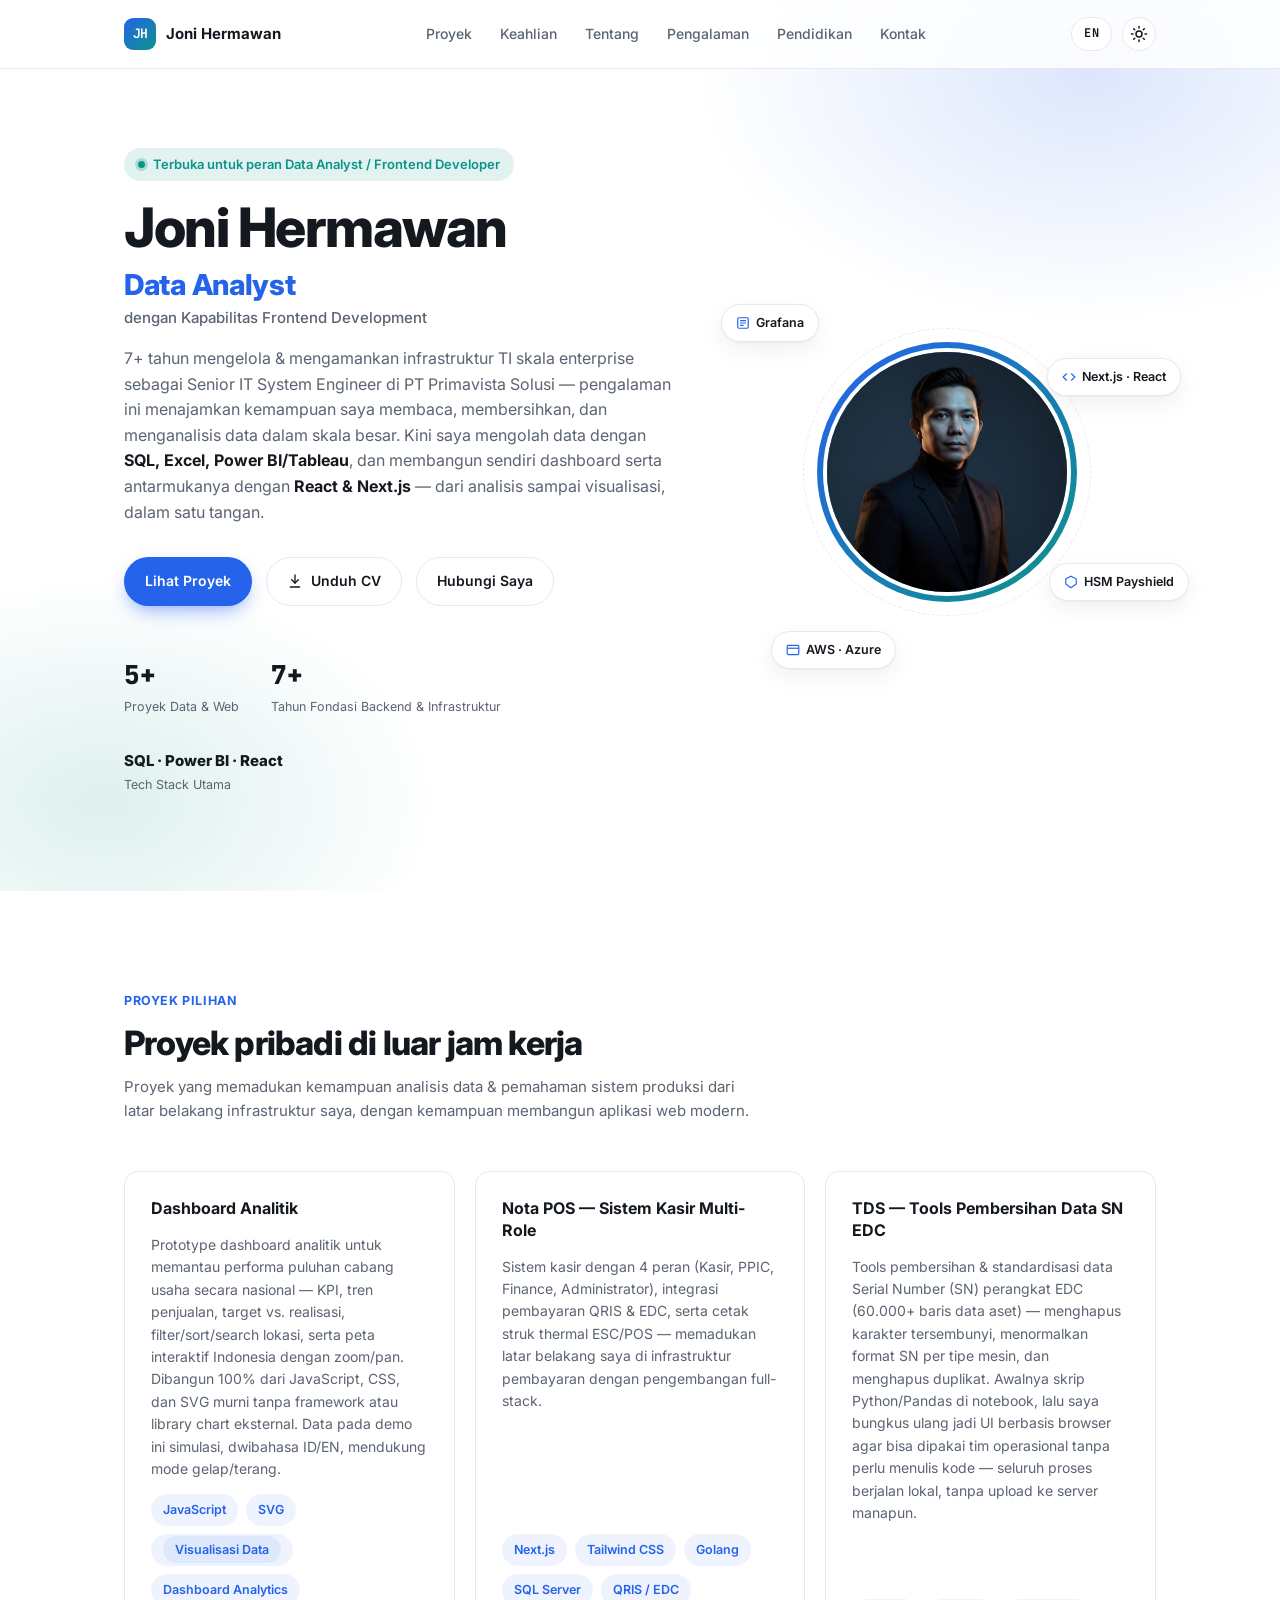
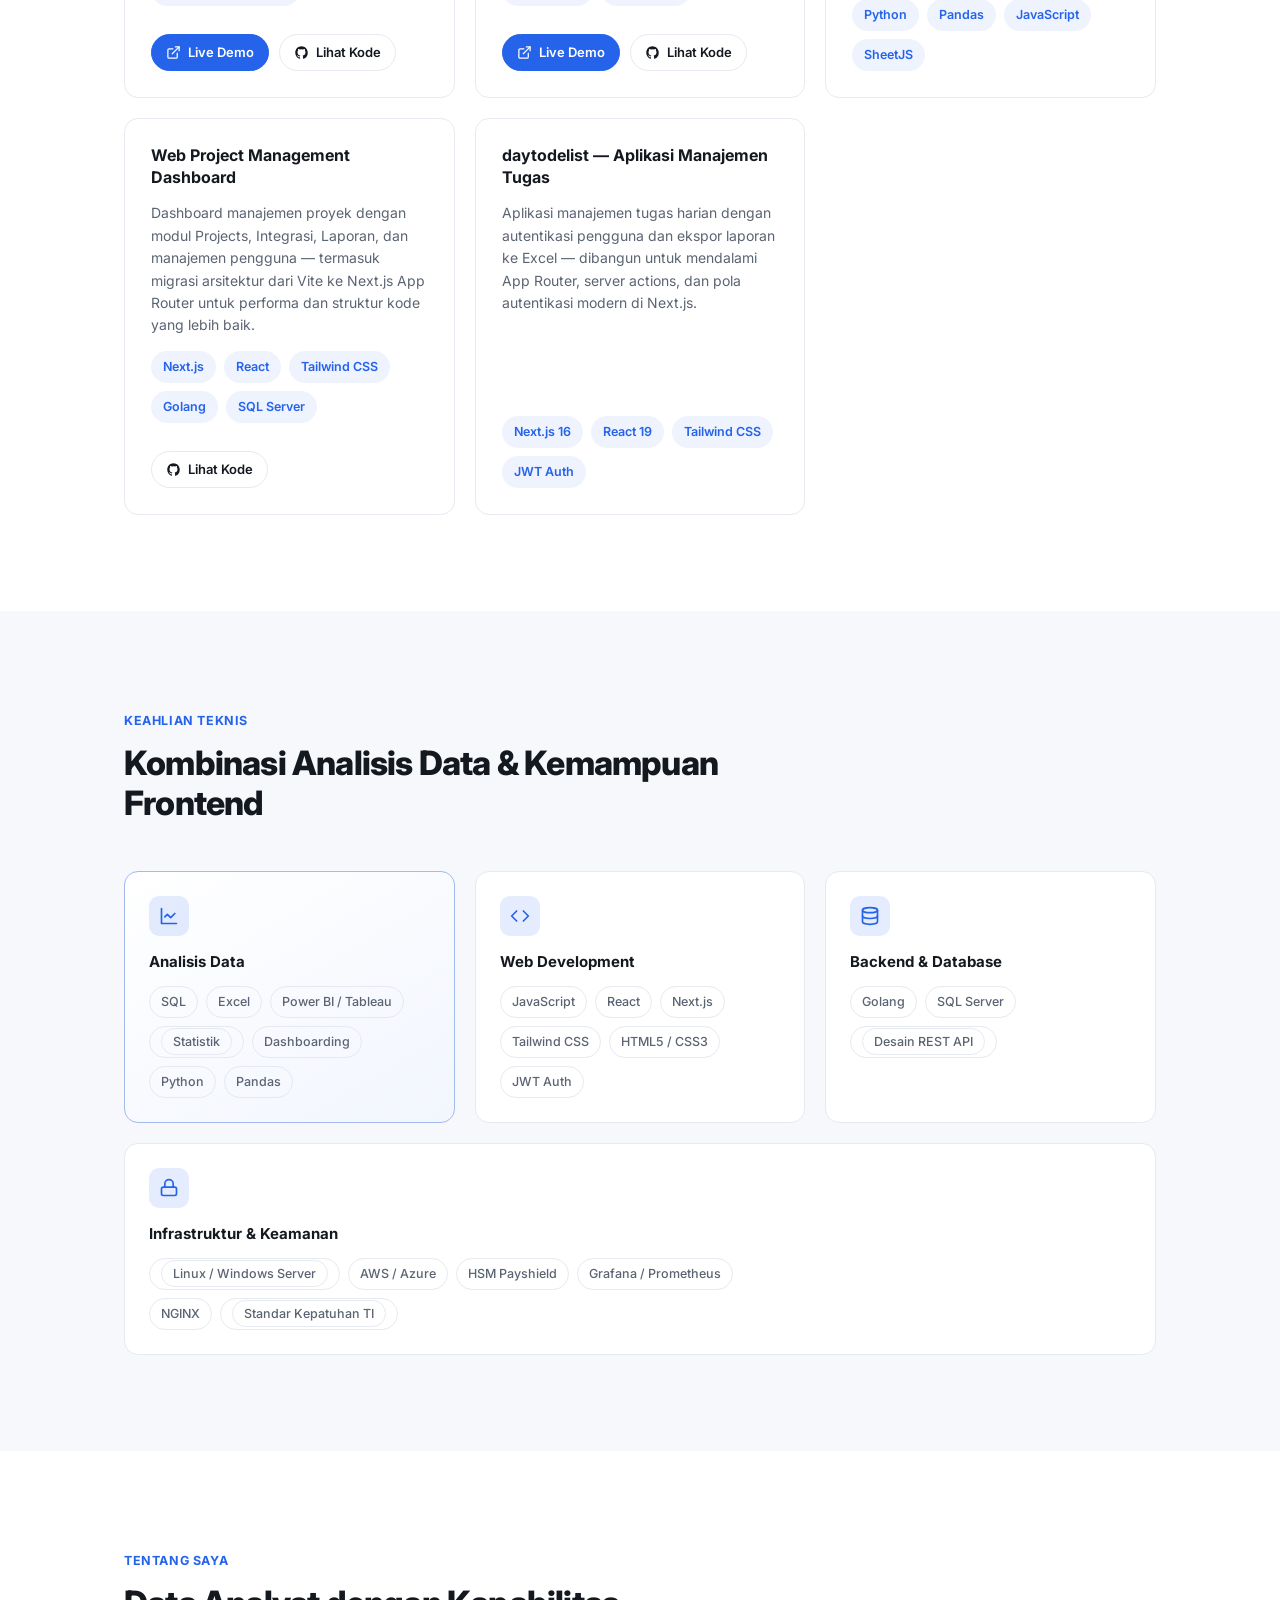
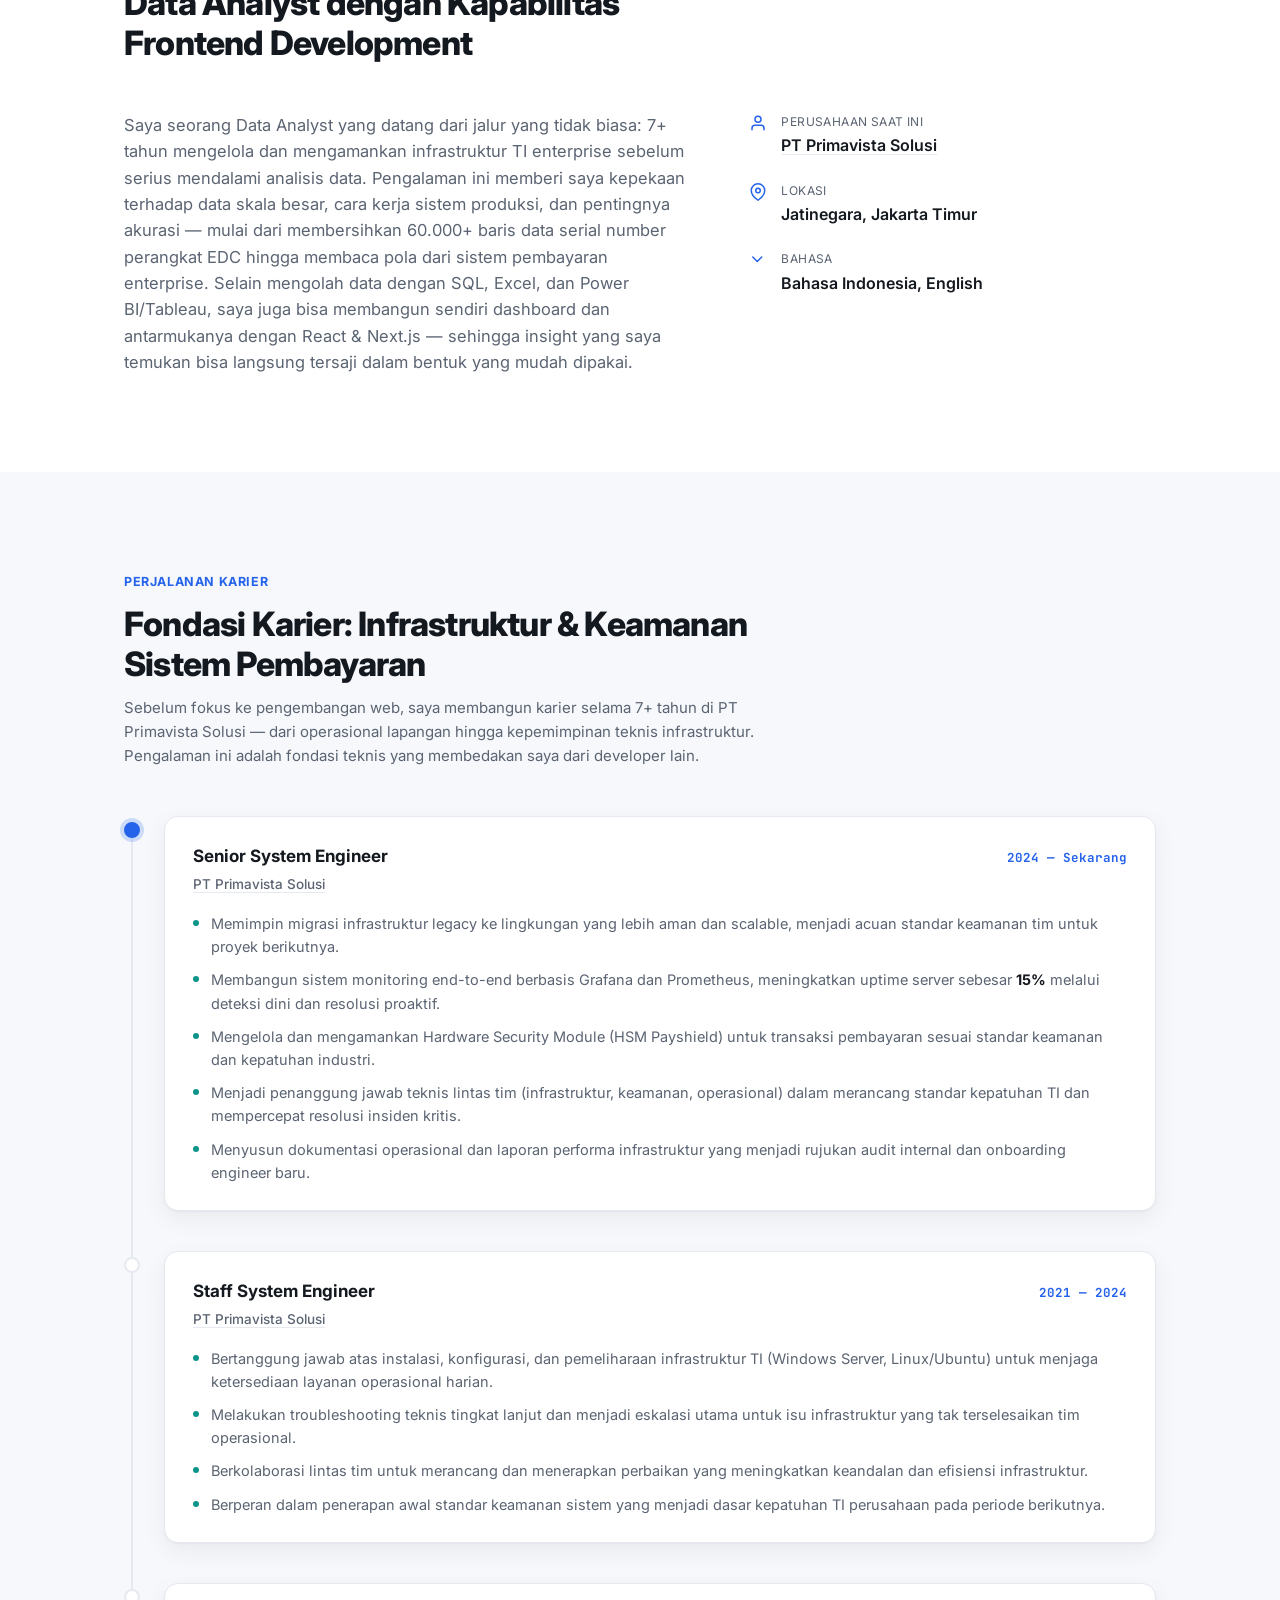
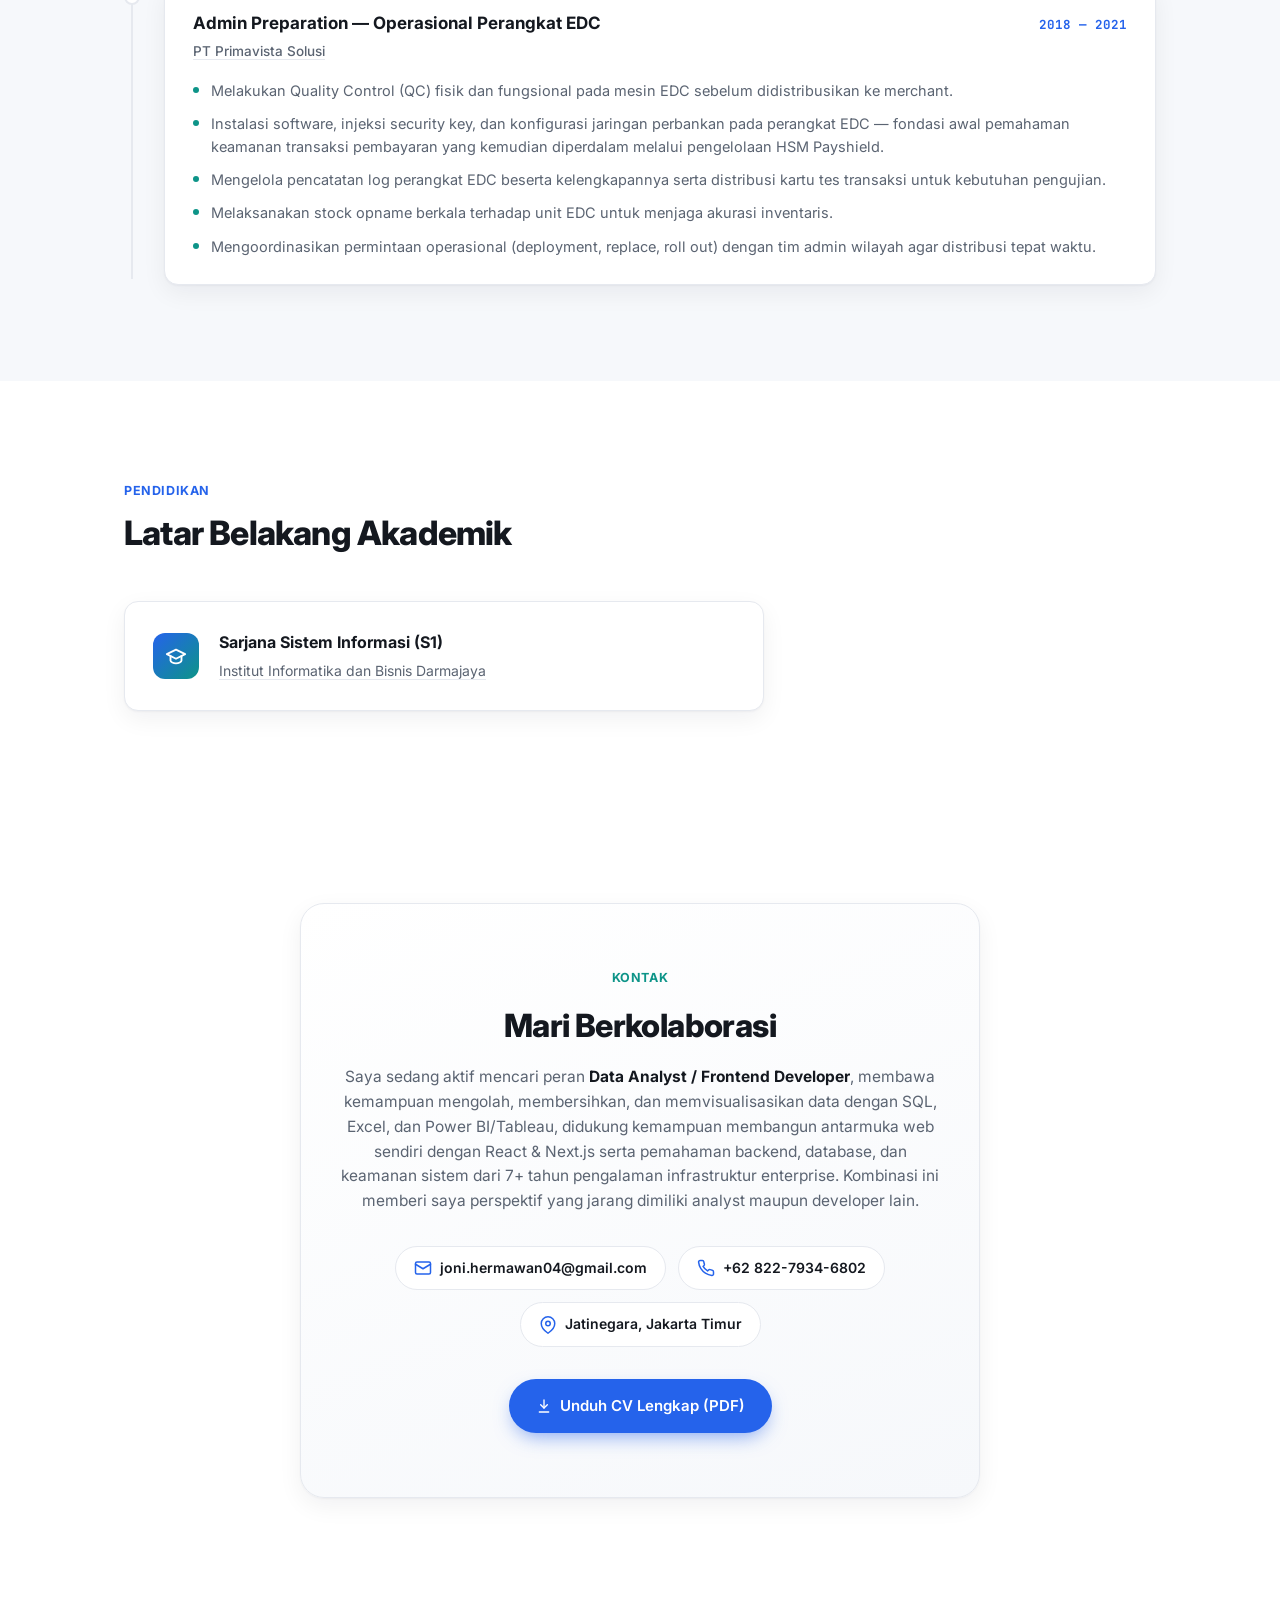
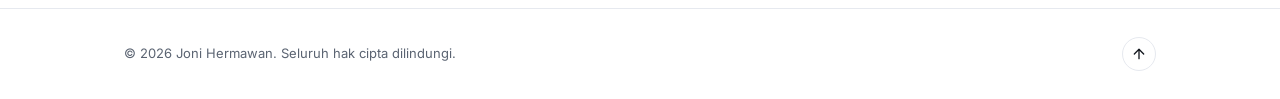
==== commit 1a6f95c9: "Simplify SENJA GRID project title to "Dashboard Analitik"" ====
--- a/index.html
+++ b/index.html
@@ -141,7 +141,7 @@
 
         <article class="project-card reveal">
           <div class="project-card-head">
-            <h3><span class="lang-id">SENJA GRID — Dashboard Analitik Multi-Cabang</span><span class="lang-en">SENJA GRID — Multi-Branch Analytics Dashboard</span></h3>
+            <h3><span class="lang-id">Dashboard Analitik</span><span class="lang-en">Analytics Dashboard</span></h3>
           </div>
           <p class="project-desc">
             <span class="lang-id">Prototype dashboard analitik untuk memantau performa puluhan cabang usaha secara nasional — KPI, tren penjualan, target vs. realisasi, filter/sort/search lokasi, serta peta interaktif Indonesia dengan zoom/pan. Dibangun 100% dari JavaScript, CSS, dan SVG murni tanpa framework atau library chart eksternal. Data pada demo ini simulasi, dwibahasa ID/EN, mendukung mode gelap/terang.</span>
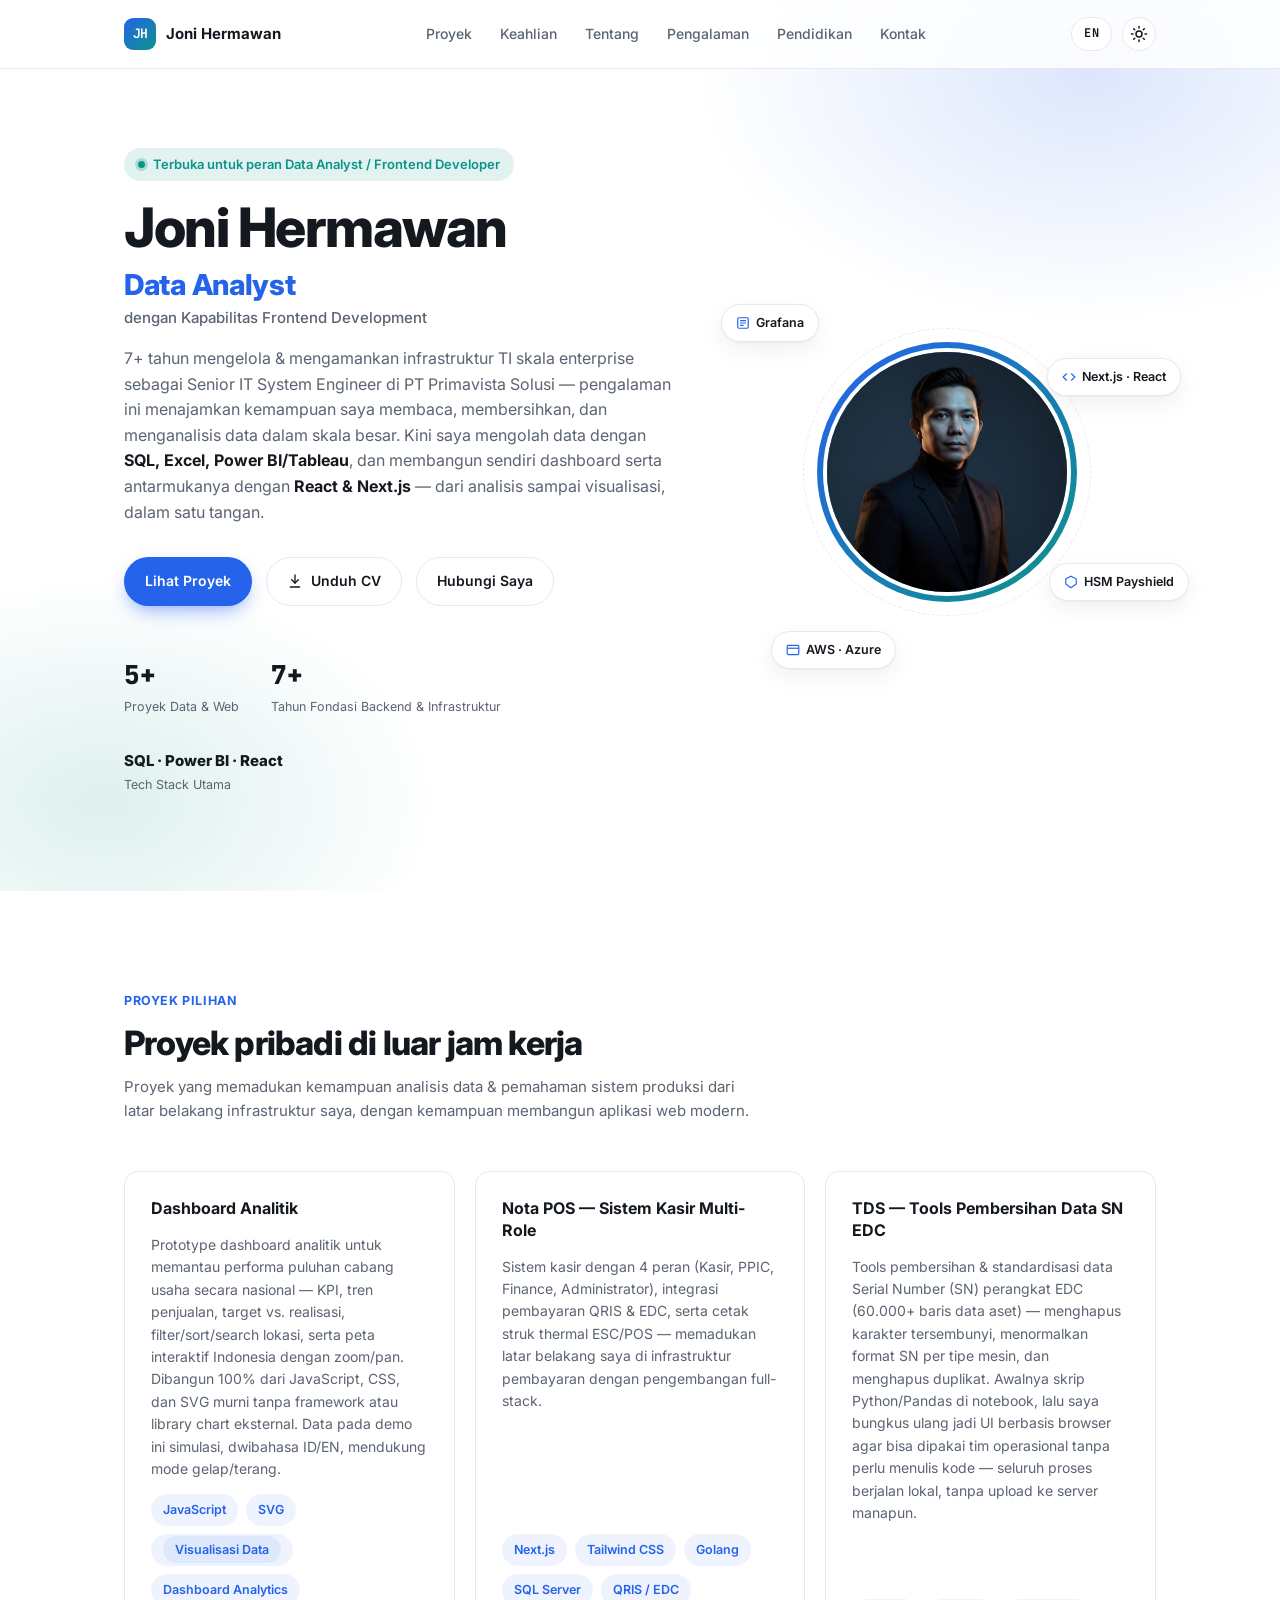
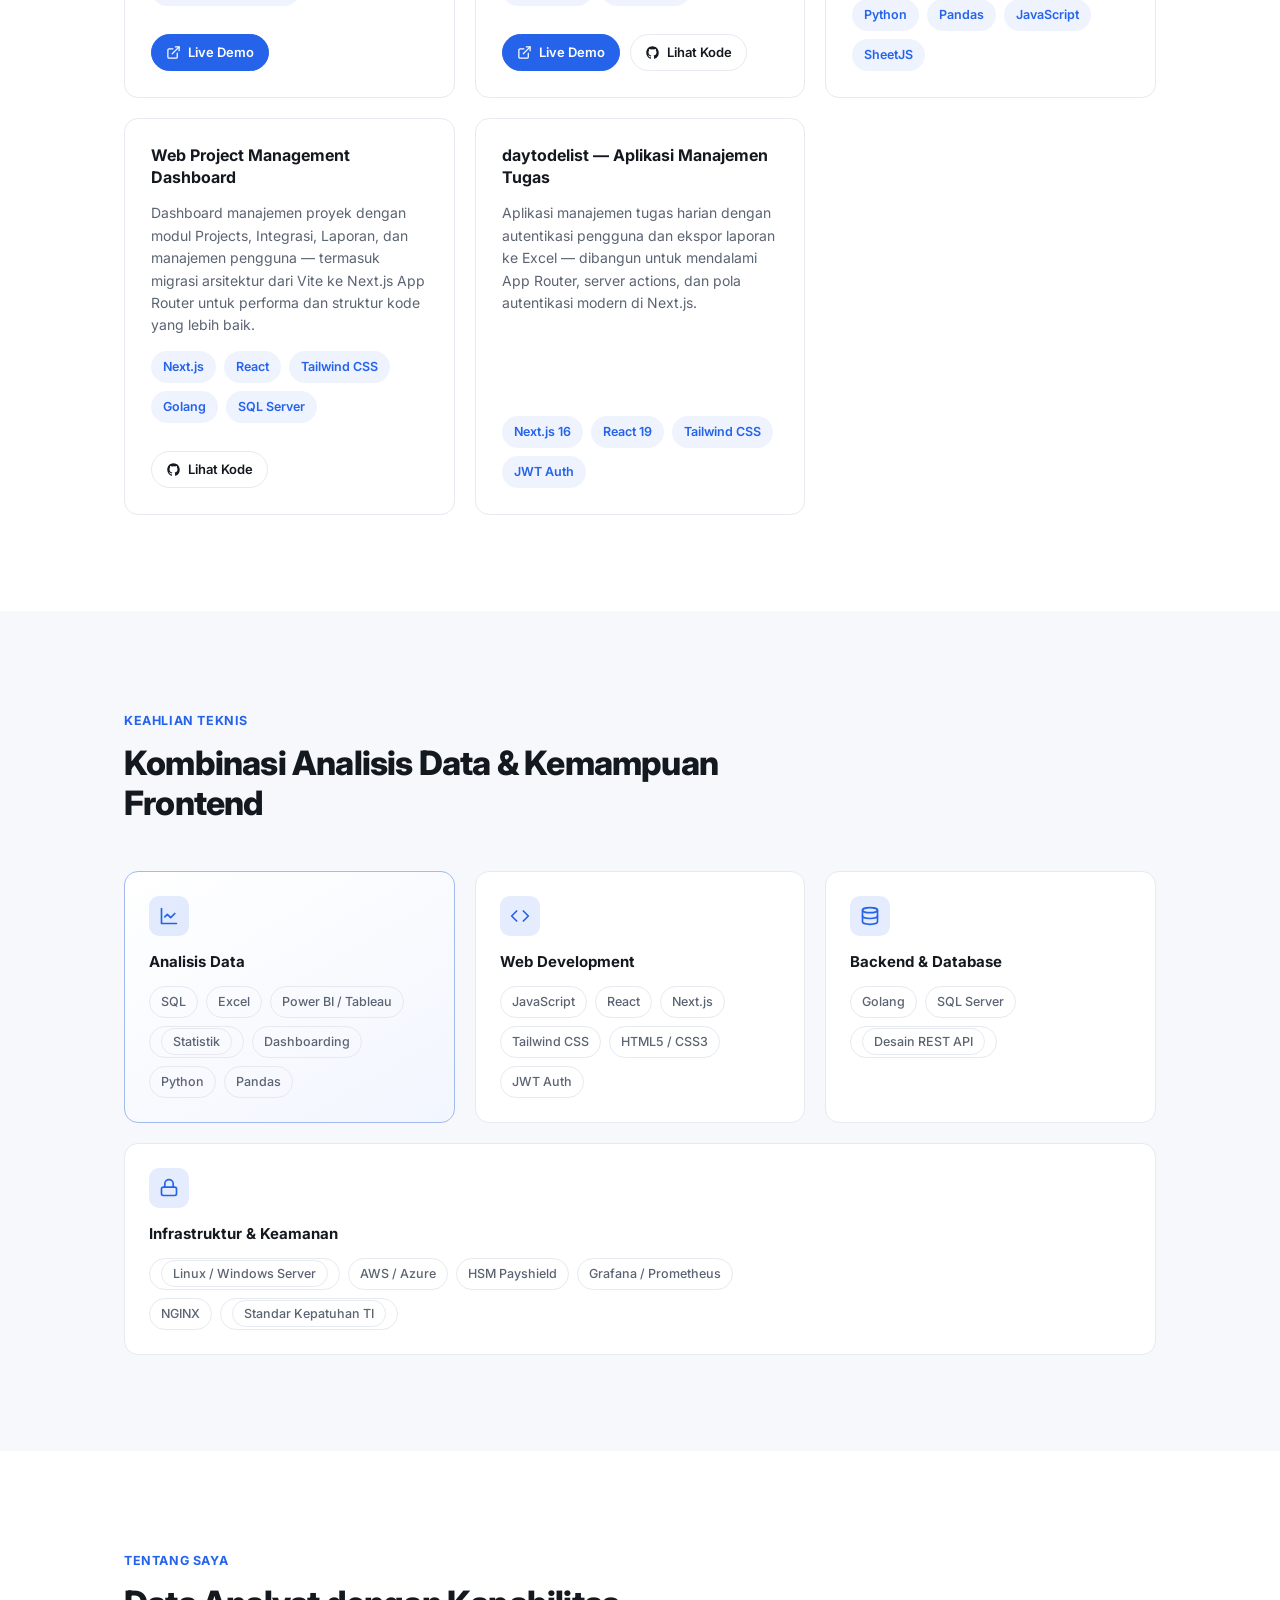
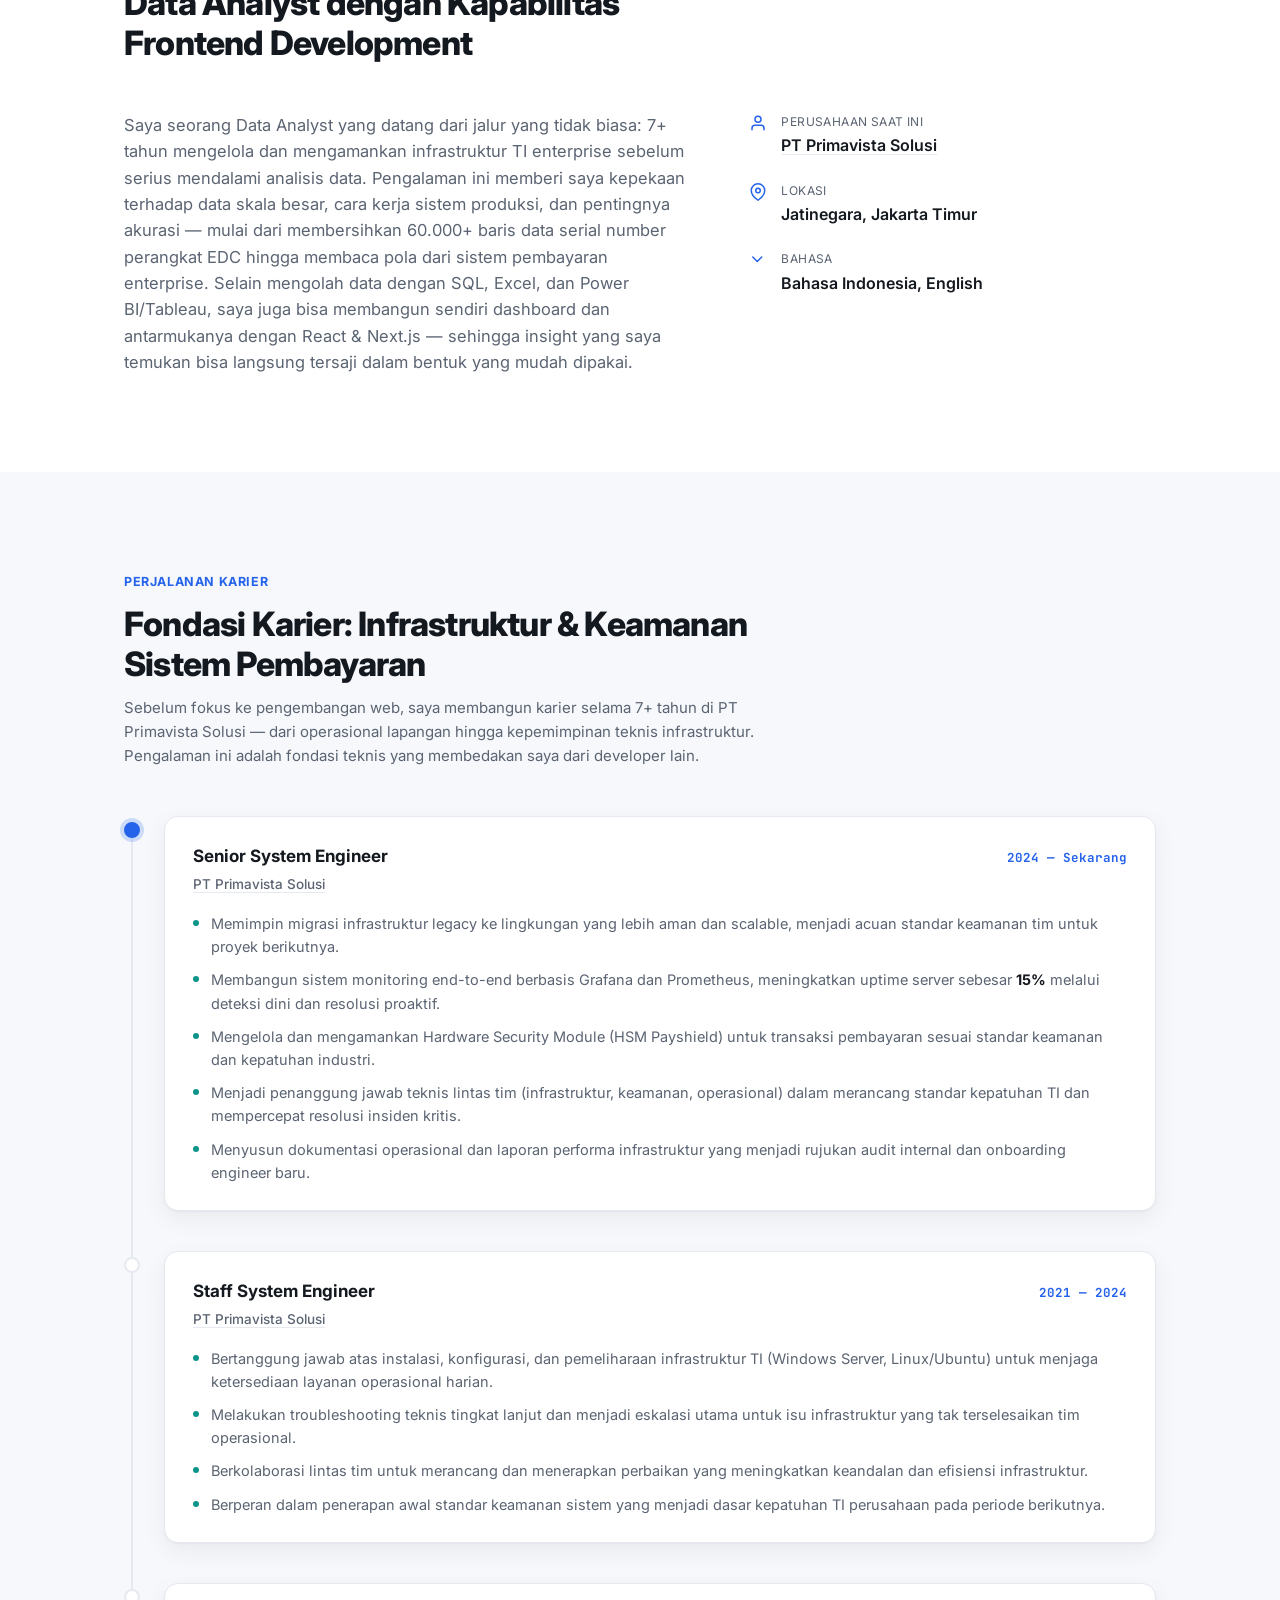
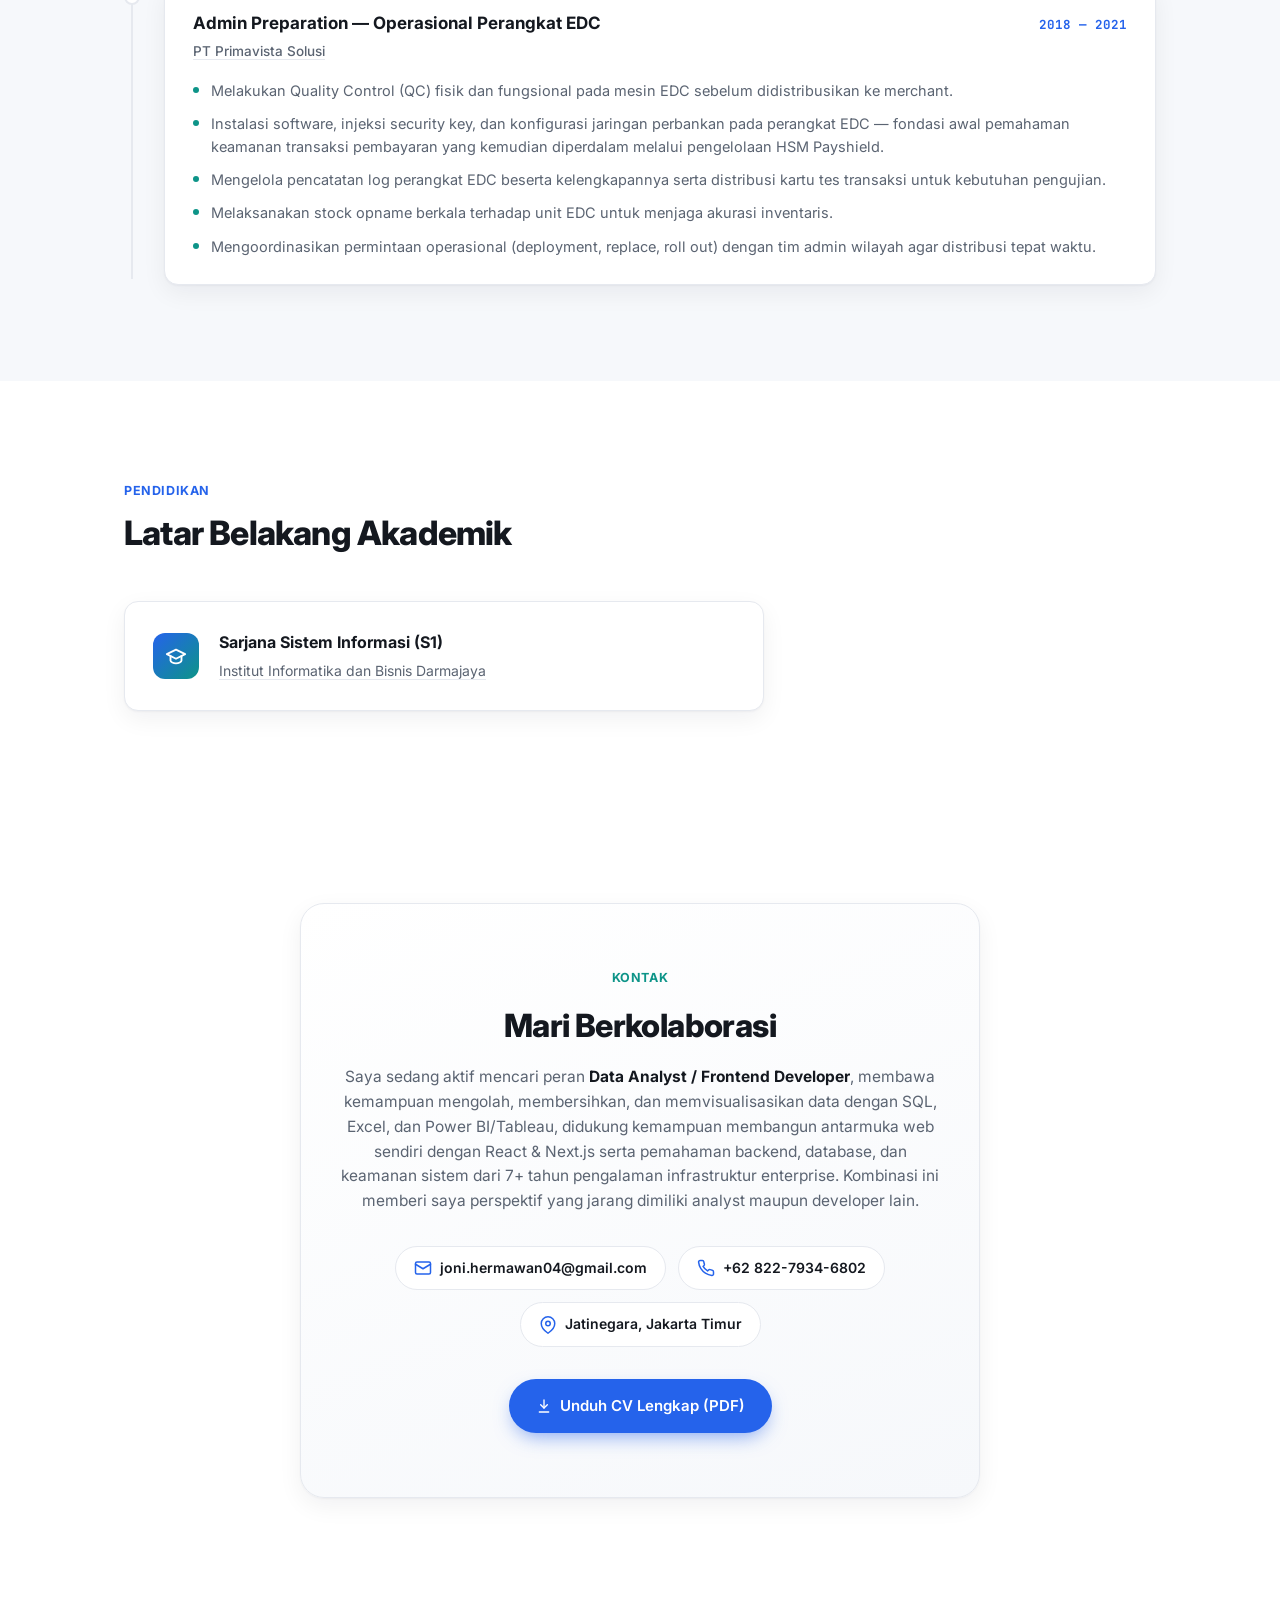
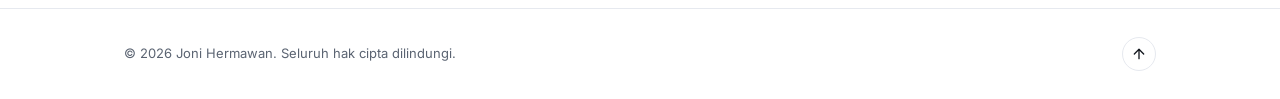
==== commit d84a1991: "Remove code link for Dashboard Analitik prototype card" ====
--- a/index.html
+++ b/index.html
@@ -154,10 +154,6 @@
             <a href="https://joni-hermawan.github.io/Dashboard-Analytics/" target="_blank" rel="noopener" class="project-link project-link-primary">
               <svg width="15" height="15" viewBox="0 0 24 24" fill="none" stroke="currentColor" stroke-width="2" stroke-linecap="round" stroke-linejoin="round"><path d="M18 13v6a2 2 0 0 1-2 2H5a2 2 0 0 1-2-2V8a2 2 0 0 1 2-2h6"/><path d="M15 3h6v6"/><path d="M10 14 21 3"/></svg>
               <span class="lang-id">Live Demo</span><span class="lang-en">Live Demo</span>
-            </a>
-            <a href="https://github.com/joni-hermawan/Dashboard-Analytics" target="_blank" rel="noopener" class="project-link">
-              <svg width="15" height="15" viewBox="0 0 24 24" fill="currentColor"><path d="M12 2C6.48 2 2 6.58 2 12.25c0 4.53 2.87 8.37 6.84 9.73.5.09.68-.22.68-.49 0-.24-.01-1.04-.01-1.89-2.78.62-3.37-1.22-3.37-1.22-.45-1.18-1.11-1.5-1.11-1.5-.91-.64.07-.63.07-.63 1 .07 1.53 1.06 1.53 1.06.89 1.56 2.34 1.11 2.91.85.09-.66.35-1.11.63-1.37-2.22-.26-4.56-1.14-4.56-5.07 0-1.12.39-2.03 1.03-2.75-.1-.26-.45-1.31.1-2.72 0 0 .84-.28 2.75 1.05a9.3 9.3 0 0 1 5 0c1.91-1.33 2.75-1.05 2.75-1.05.55 1.41.2 2.46.1 2.72.64.72 1.03 1.63 1.03 2.75 0 3.94-2.34 4.8-4.57 5.06.36.32.68.94.68 1.9 0 1.37-.01 2.48-.01 2.82 0 .27.18.59.69.49A10.26 10.26 0 0 0 22 12.25C22 6.58 17.52 2 12 2z"/></svg>
-              <span class="lang-id">Lihat Kode</span><span class="lang-en">View Code</span>
             </a>
           </div>
         </article>
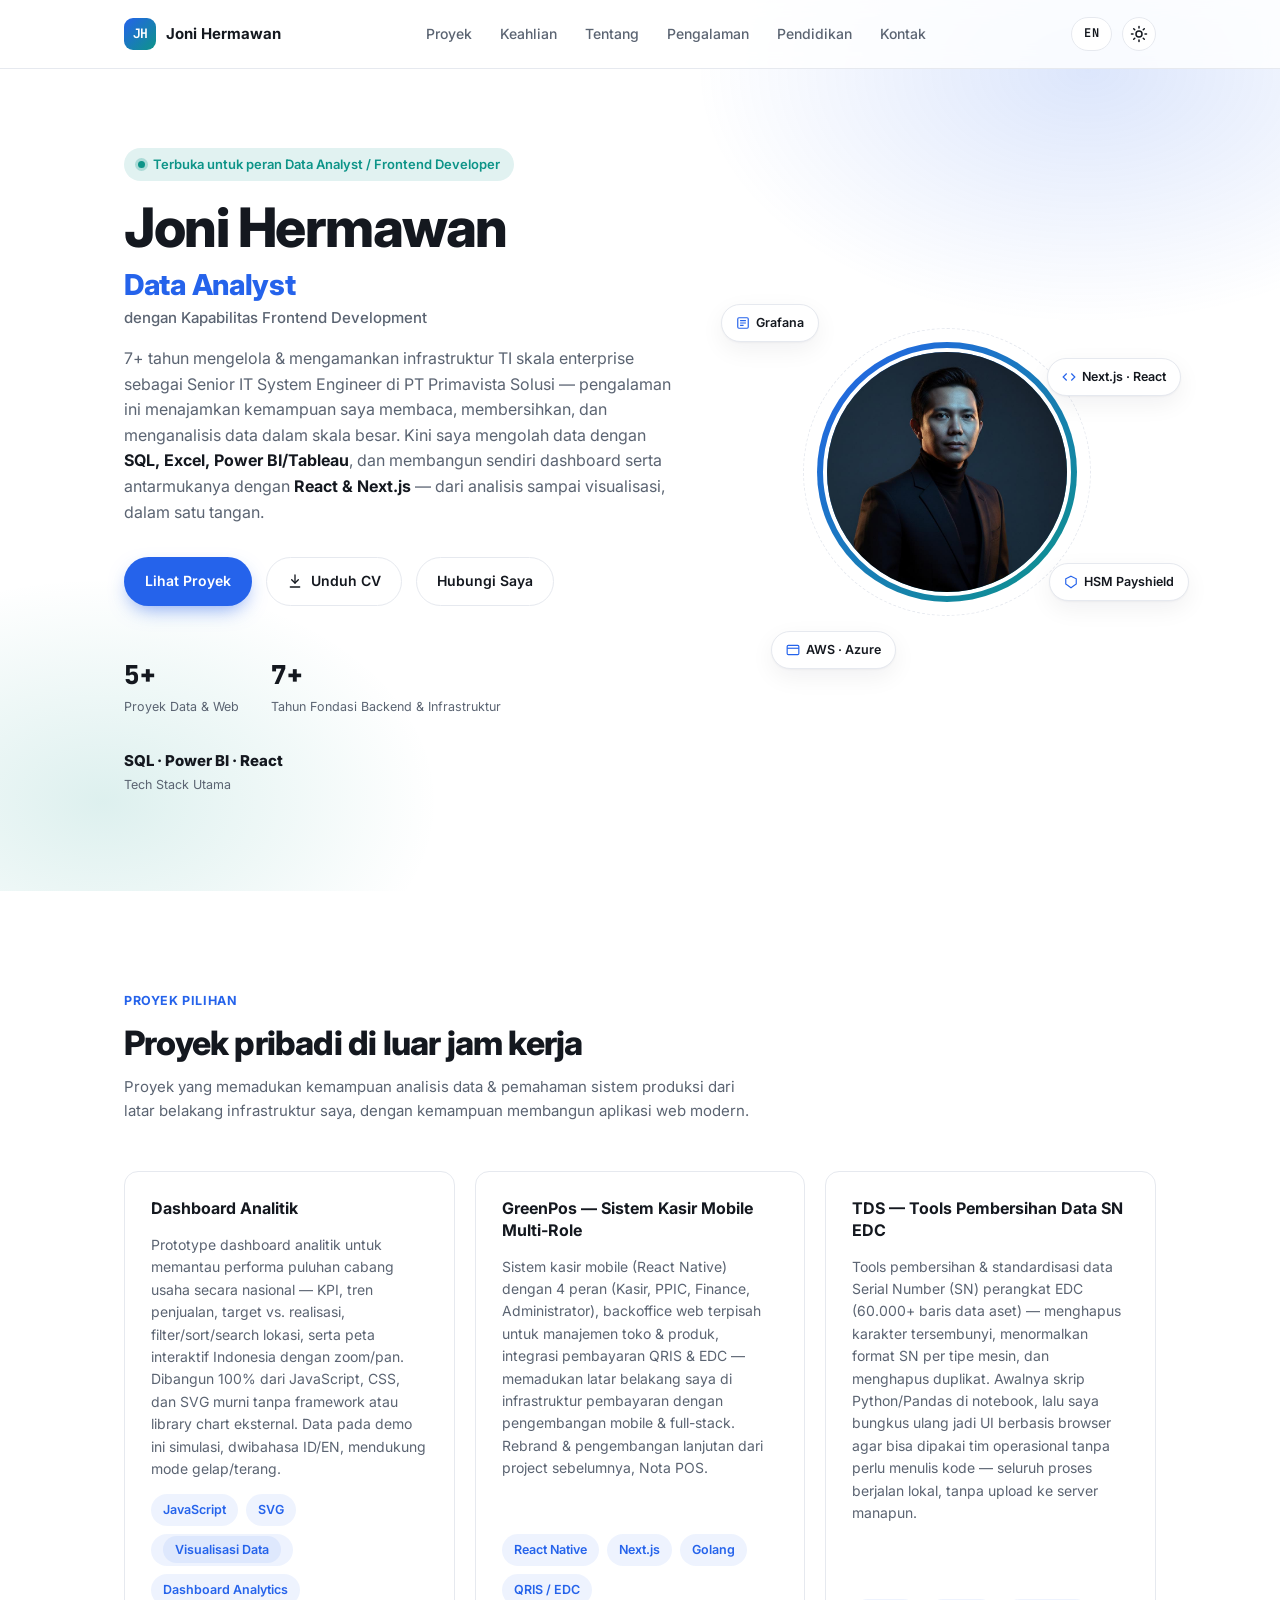
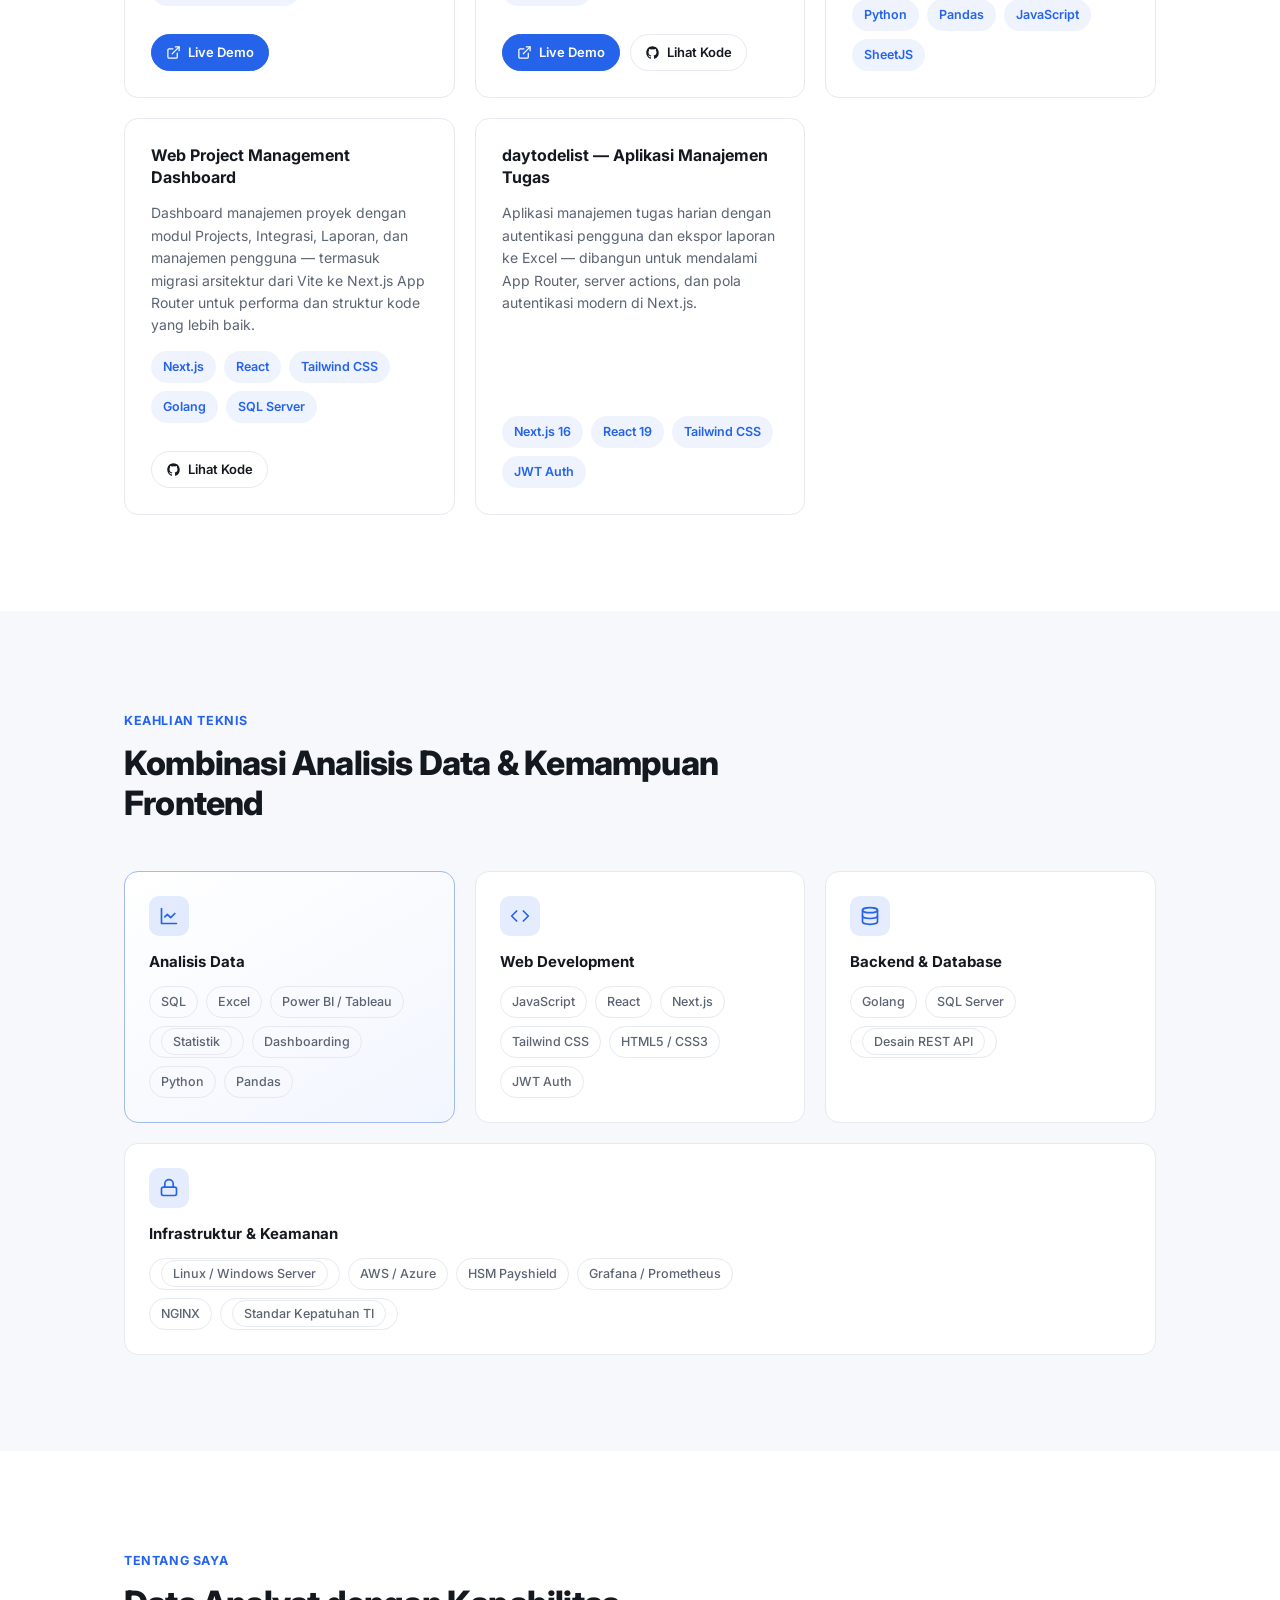
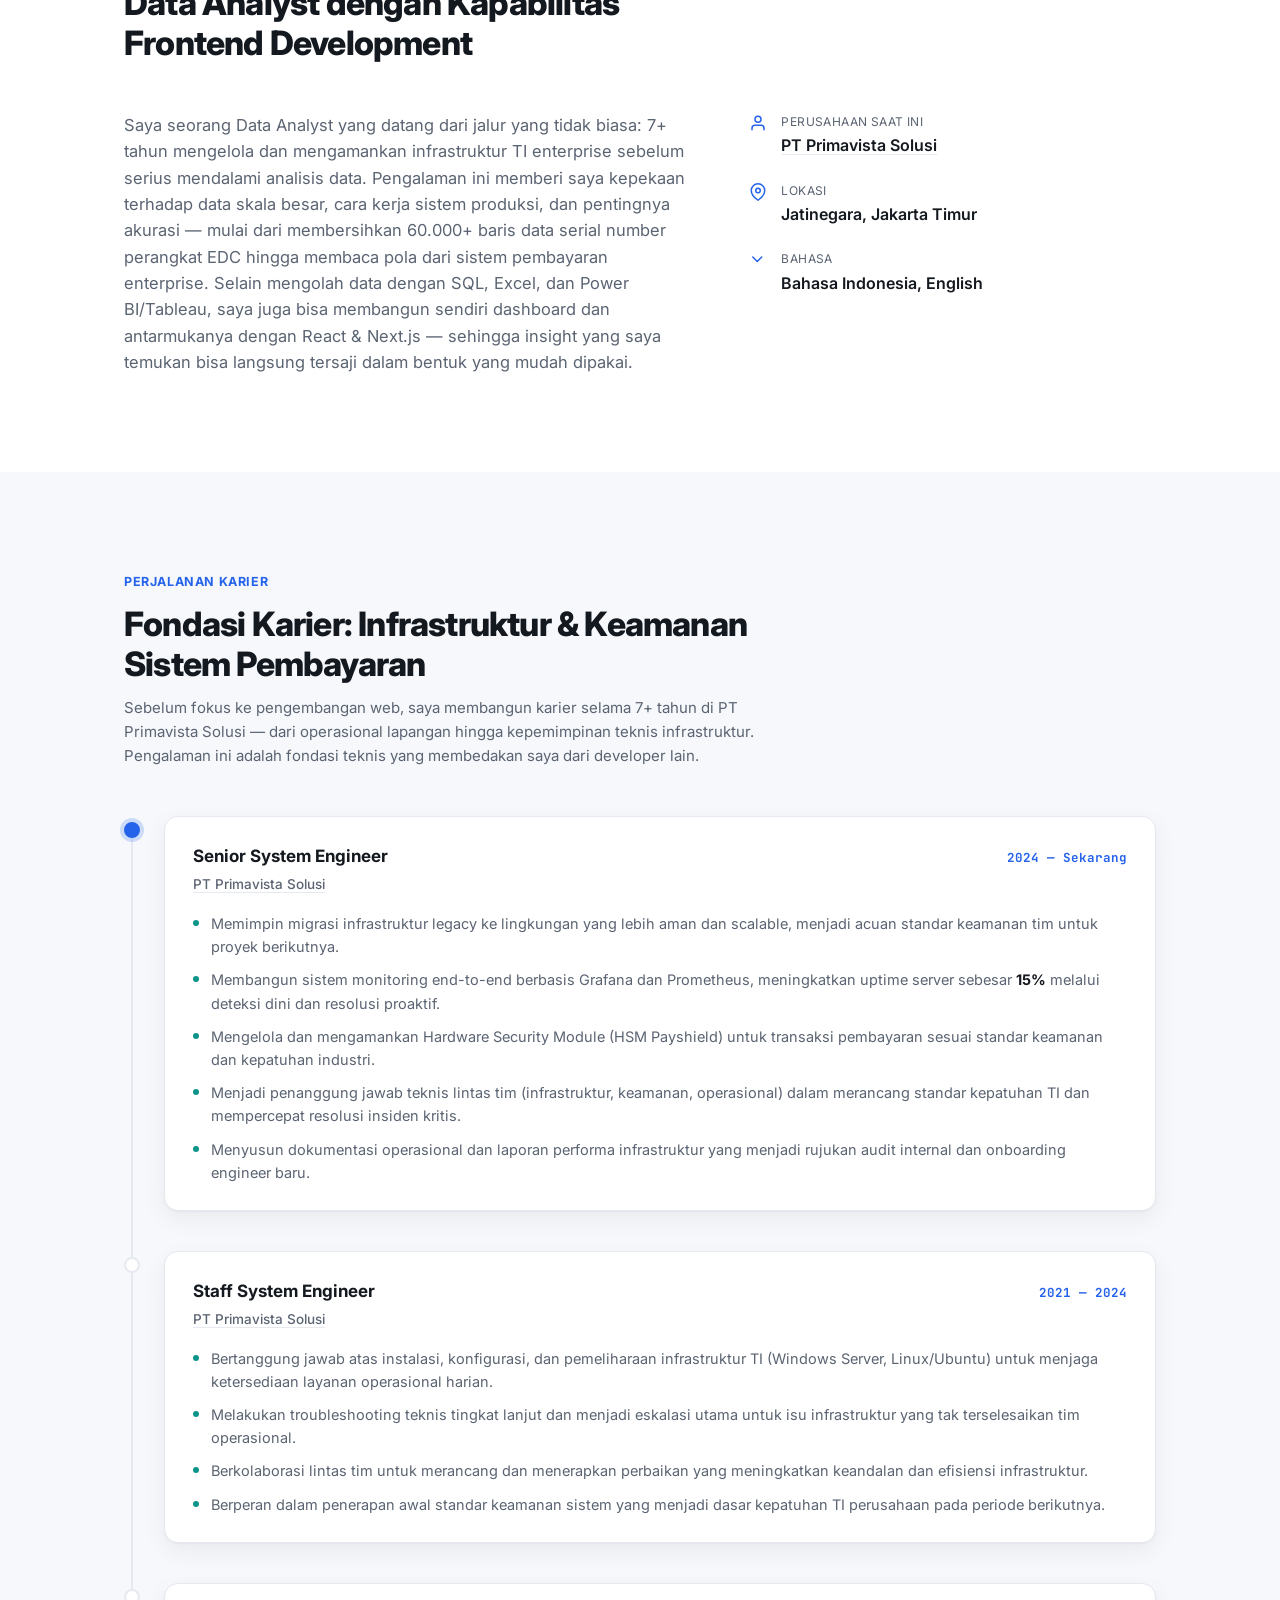
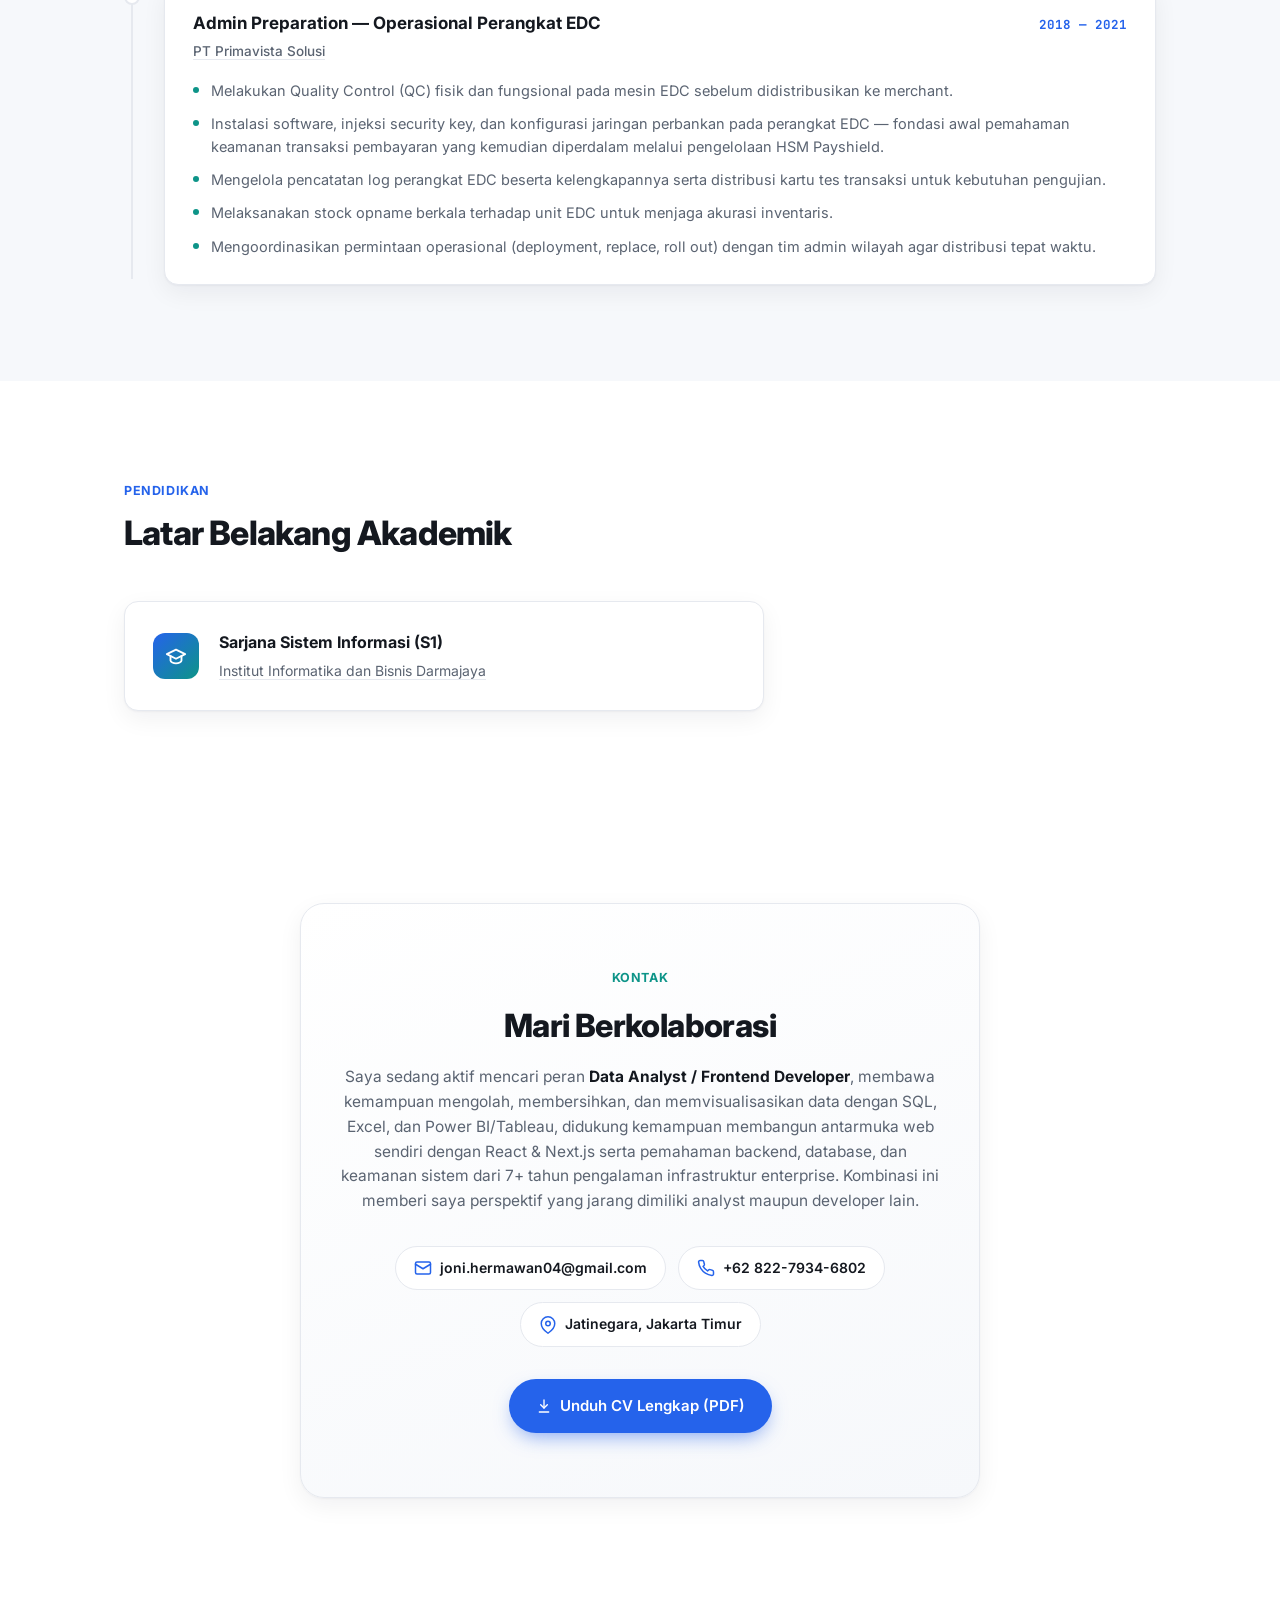
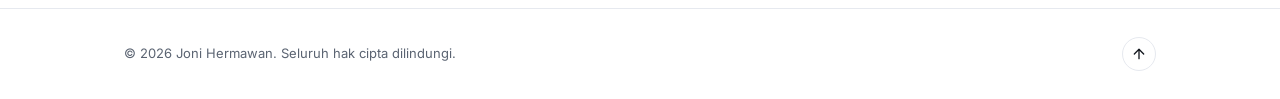
==== commit 9823ae0c: "Rebrand Nota POS project card to GreenPos Reflect the mobile React Native rewrite (was a Next.js web" ====
--- a/index.html
+++ b/index.html
@@ -160,21 +160,21 @@
 
         <article class="project-card reveal">
           <div class="project-card-head">
-            <h3><span class="lang-id">Nota POS — Sistem Kasir Multi-Role</span><span class="lang-en">Nota POS — Multi-Role Point of Sale System</span></h3>
+            <h3><span class="lang-id">GreenPos — Sistem Kasir Mobile Multi-Role</span><span class="lang-en">GreenPos — Multi-Role Mobile Point of Sale System</span></h3>
           </div>
           <p class="project-desc">
-            <span class="lang-id">Sistem kasir dengan 4 peran (Kasir, PPIC, Finance, Administrator), integrasi pembayaran QRIS &amp; EDC, serta cetak struk thermal ESC/POS — memadukan latar belakang saya di infrastruktur pembayaran dengan pengembangan full-stack.</span>
-            <span class="lang-en">A point-of-sale system with 4 roles (Cashier, PPIC, Finance, Administrator), QRIS &amp; EDC payment integration, and ESC/POS thermal receipt printing — combining my payment infrastructure background with full-stack development.</span>
+            <span class="lang-id">Sistem kasir mobile (React Native) dengan 4 peran (Kasir, PPIC, Finance, Administrator), backoffice web terpisah untuk manajemen toko &amp; produk, integrasi pembayaran QRIS &amp; EDC — memadukan latar belakang saya di infrastruktur pembayaran dengan pengembangan mobile &amp; full-stack. Rebrand &amp; pengembangan lanjutan dari project sebelumnya, Nota POS.</span>
+            <span class="lang-en">A mobile cashier system (React Native) with 4 roles (Cashier, PPIC, Finance, Administrator), a separate web backoffice for store &amp; product management, QRIS &amp; EDC payment integration — combining my payment infrastructure background with mobile &amp; full-stack development. A rebrand and continued evolution of an earlier project, Nota POS.</span>
           </p>
           <div class="tags">
-            <span>Next.js</span><span>Tailwind CSS</span><span>Golang</span><span>SQL Server</span><span>QRIS / EDC</span>
+            <span>React Native</span><span>Next.js</span><span>Golang</span><span>QRIS / EDC</span>
           </div>
           <div class="project-links">
-            <a href="https://joni-hermawan.github.io/nota-pos/" target="_blank" rel="noopener" class="project-link project-link-primary">
+            <a href="https://joni-hermawan.github.io/greenpos/" target="_blank" rel="noopener" class="project-link project-link-primary">
               <svg width="15" height="15" viewBox="0 0 24 24" fill="none" stroke="currentColor" stroke-width="2" stroke-linecap="round" stroke-linejoin="round"><path d="M18 13v6a2 2 0 0 1-2 2H5a2 2 0 0 1-2-2V8a2 2 0 0 1 2-2h6"/><path d="M15 3h6v6"/><path d="M10 14 21 3"/></svg>
               <span class="lang-id">Live Demo</span><span class="lang-en">Live Demo</span>
             </a>
-            <a href="https://github.com/joni-hermawan/nota-pos" target="_blank" rel="noopener" class="project-link">
+            <a href="https://github.com/joni-hermawan/greenpos" target="_blank" rel="noopener" class="project-link">
               <svg width="15" height="15" viewBox="0 0 24 24" fill="currentColor"><path d="M12 2C6.48 2 2 6.58 2 12.25c0 4.53 2.87 8.37 6.84 9.73.5.09.68-.22.68-.49 0-.24-.01-1.04-.01-1.89-2.78.62-3.37-1.22-3.37-1.22-.45-1.18-1.11-1.5-1.11-1.5-.91-.64.07-.63.07-.63 1 .07 1.53 1.06 1.53 1.06.89 1.56 2.34 1.11 2.91.85.09-.66.35-1.11.63-1.37-2.22-.26-4.56-1.14-4.56-5.07 0-1.12.39-2.03 1.03-2.75-.1-.26-.45-1.31.1-2.72 0 0 .84-.28 2.75 1.05a9.3 9.3 0 0 1 5 0c1.91-1.33 2.75-1.05 2.75-1.05.55 1.41.2 2.46.1 2.72.64.72 1.03 1.63 1.03 2.75 0 3.94-2.34 4.8-4.57 5.06.36.32.68.94.68 1.9 0 1.37-.01 2.48-.01 2.82 0 .27.18.59.69.49A10.26 10.26 0 0 0 22 12.25C22 6.58 17.52 2 12 2z"/></svg>
               <span class="lang-id">Lihat Kode</span><span class="lang-en">View Code</span>
             </a>
